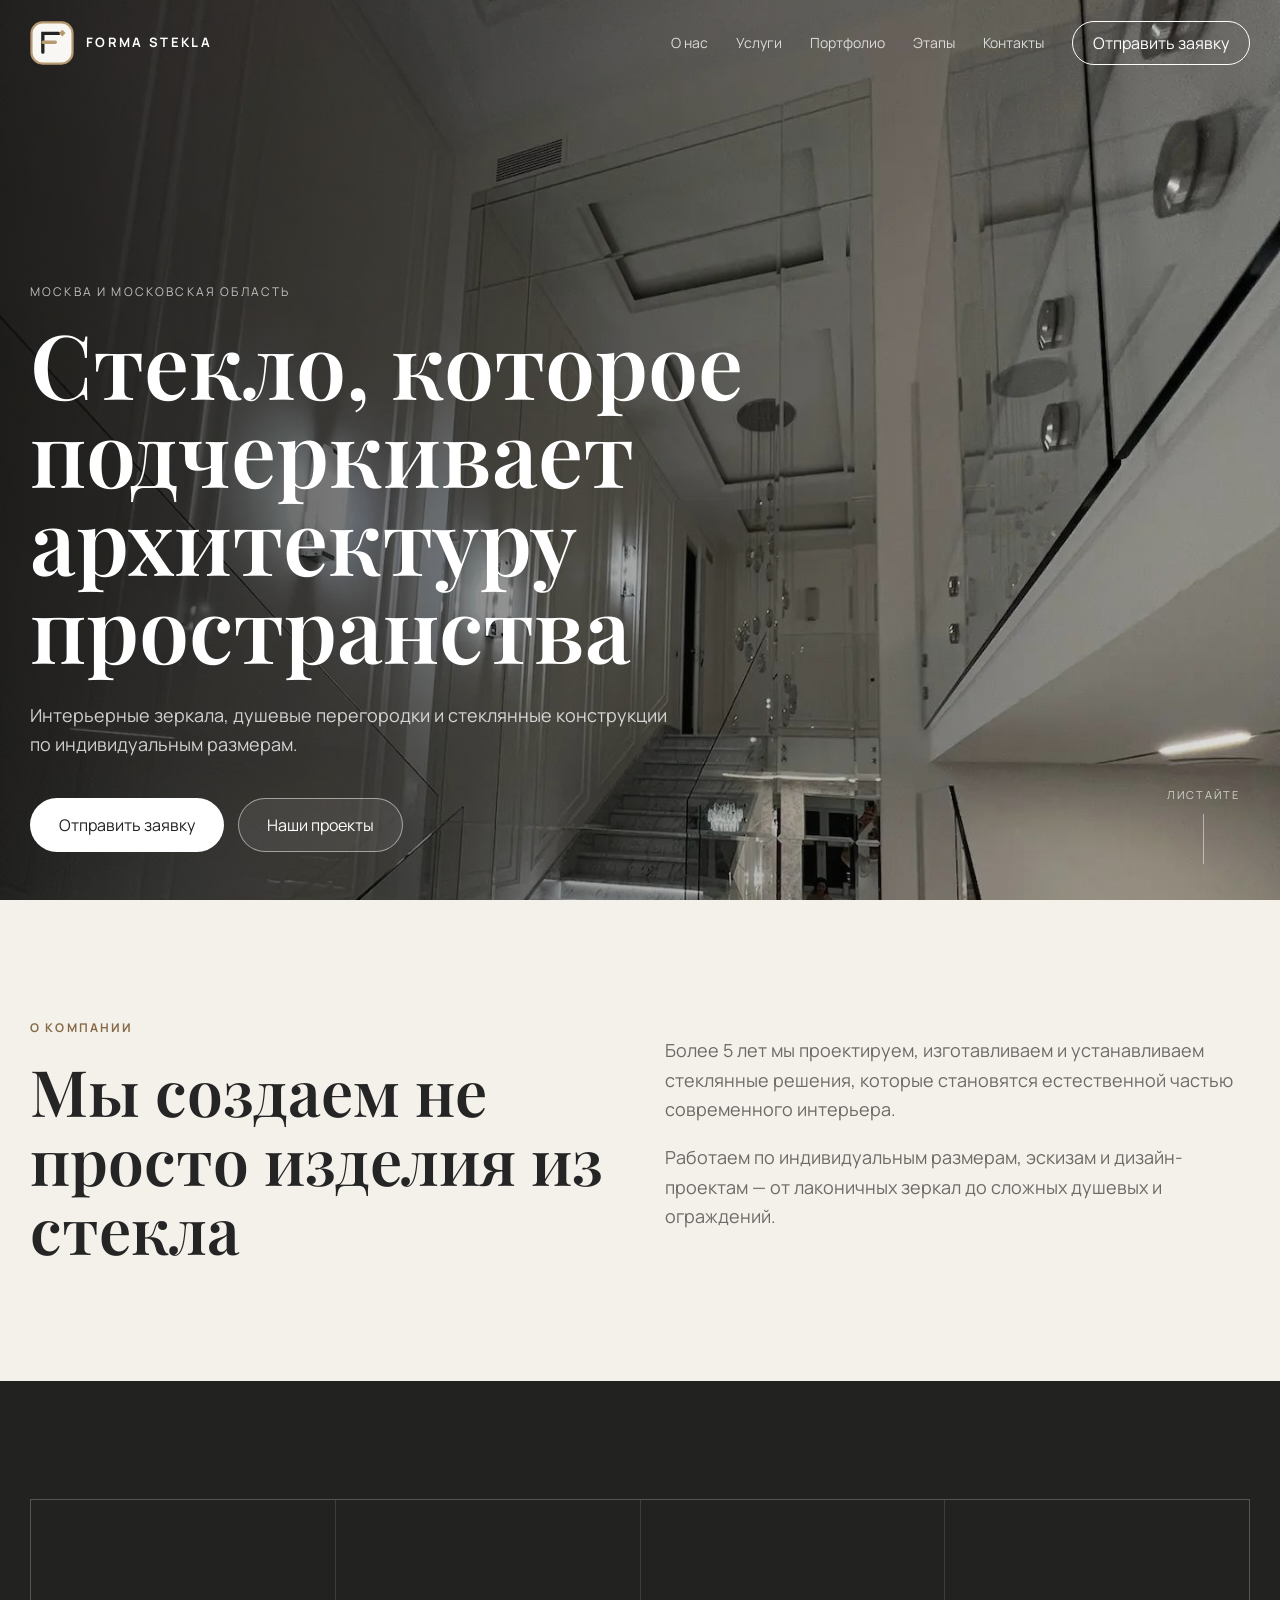
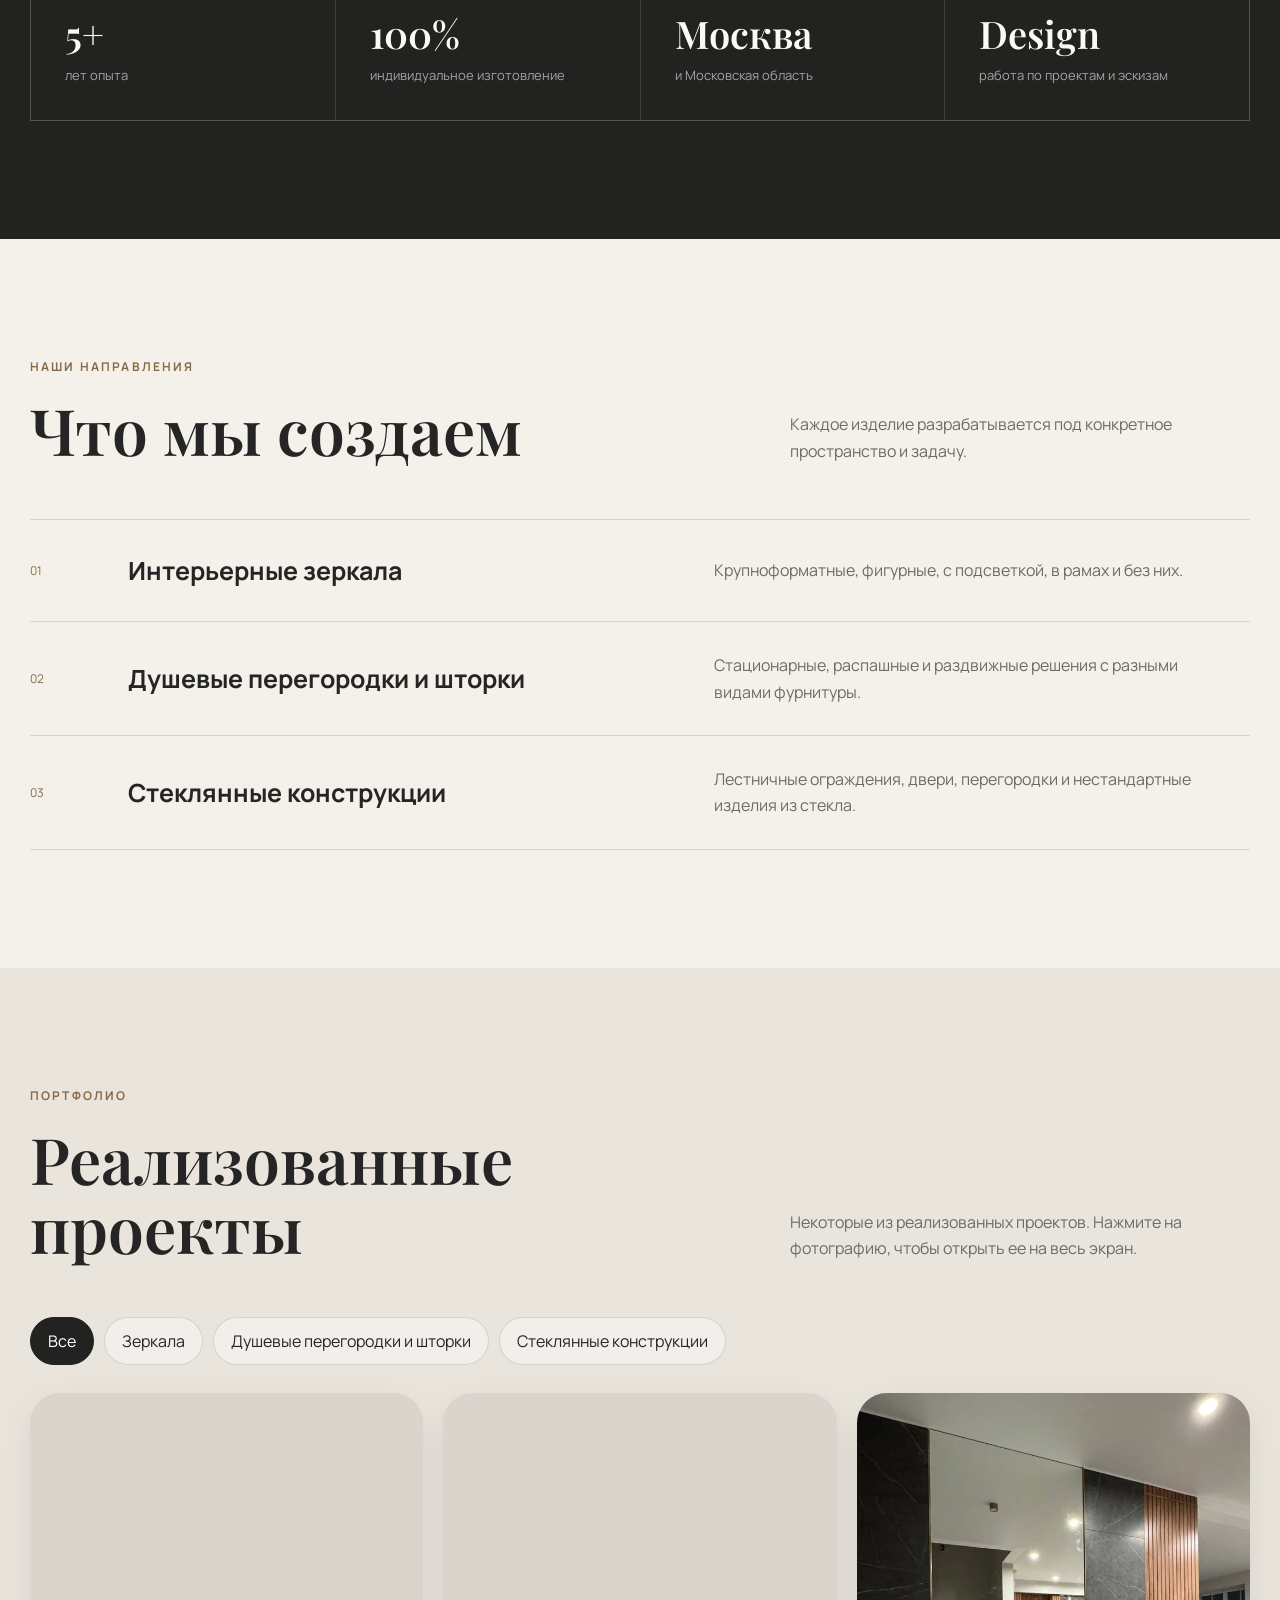
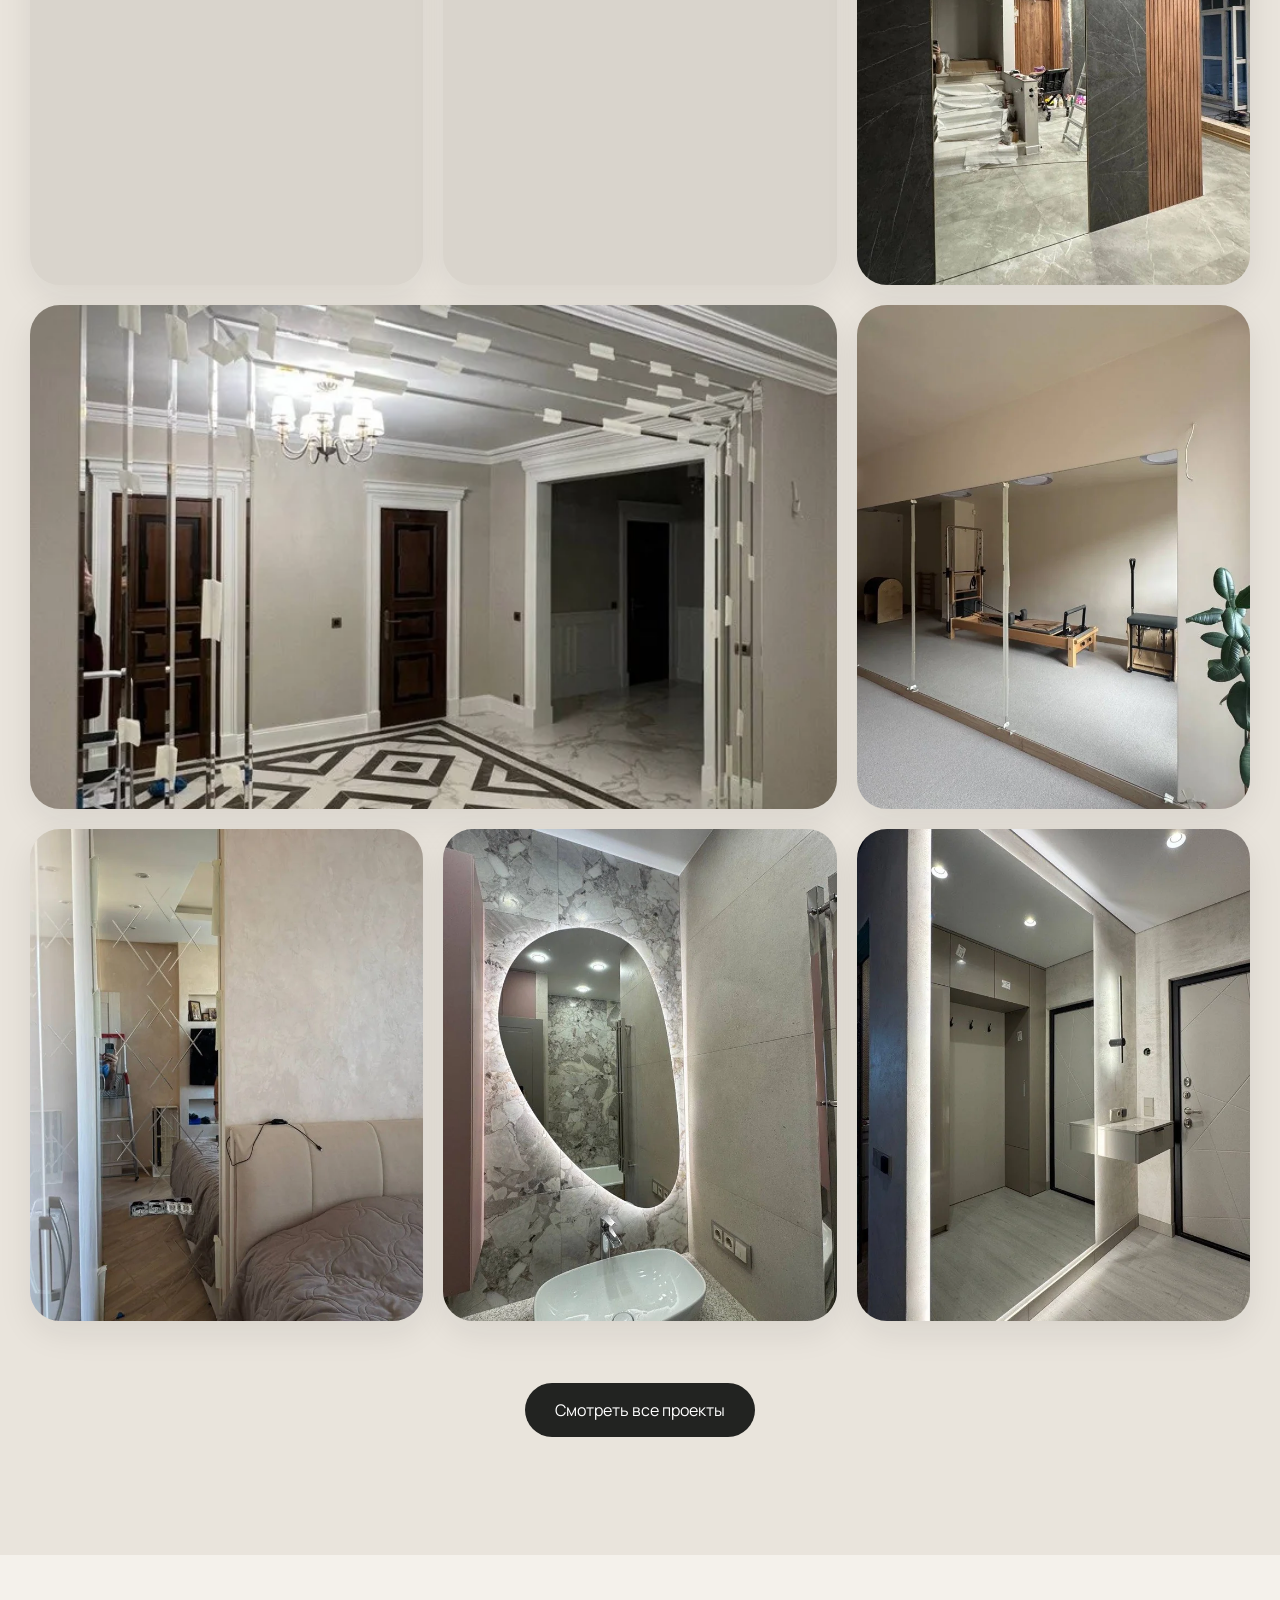
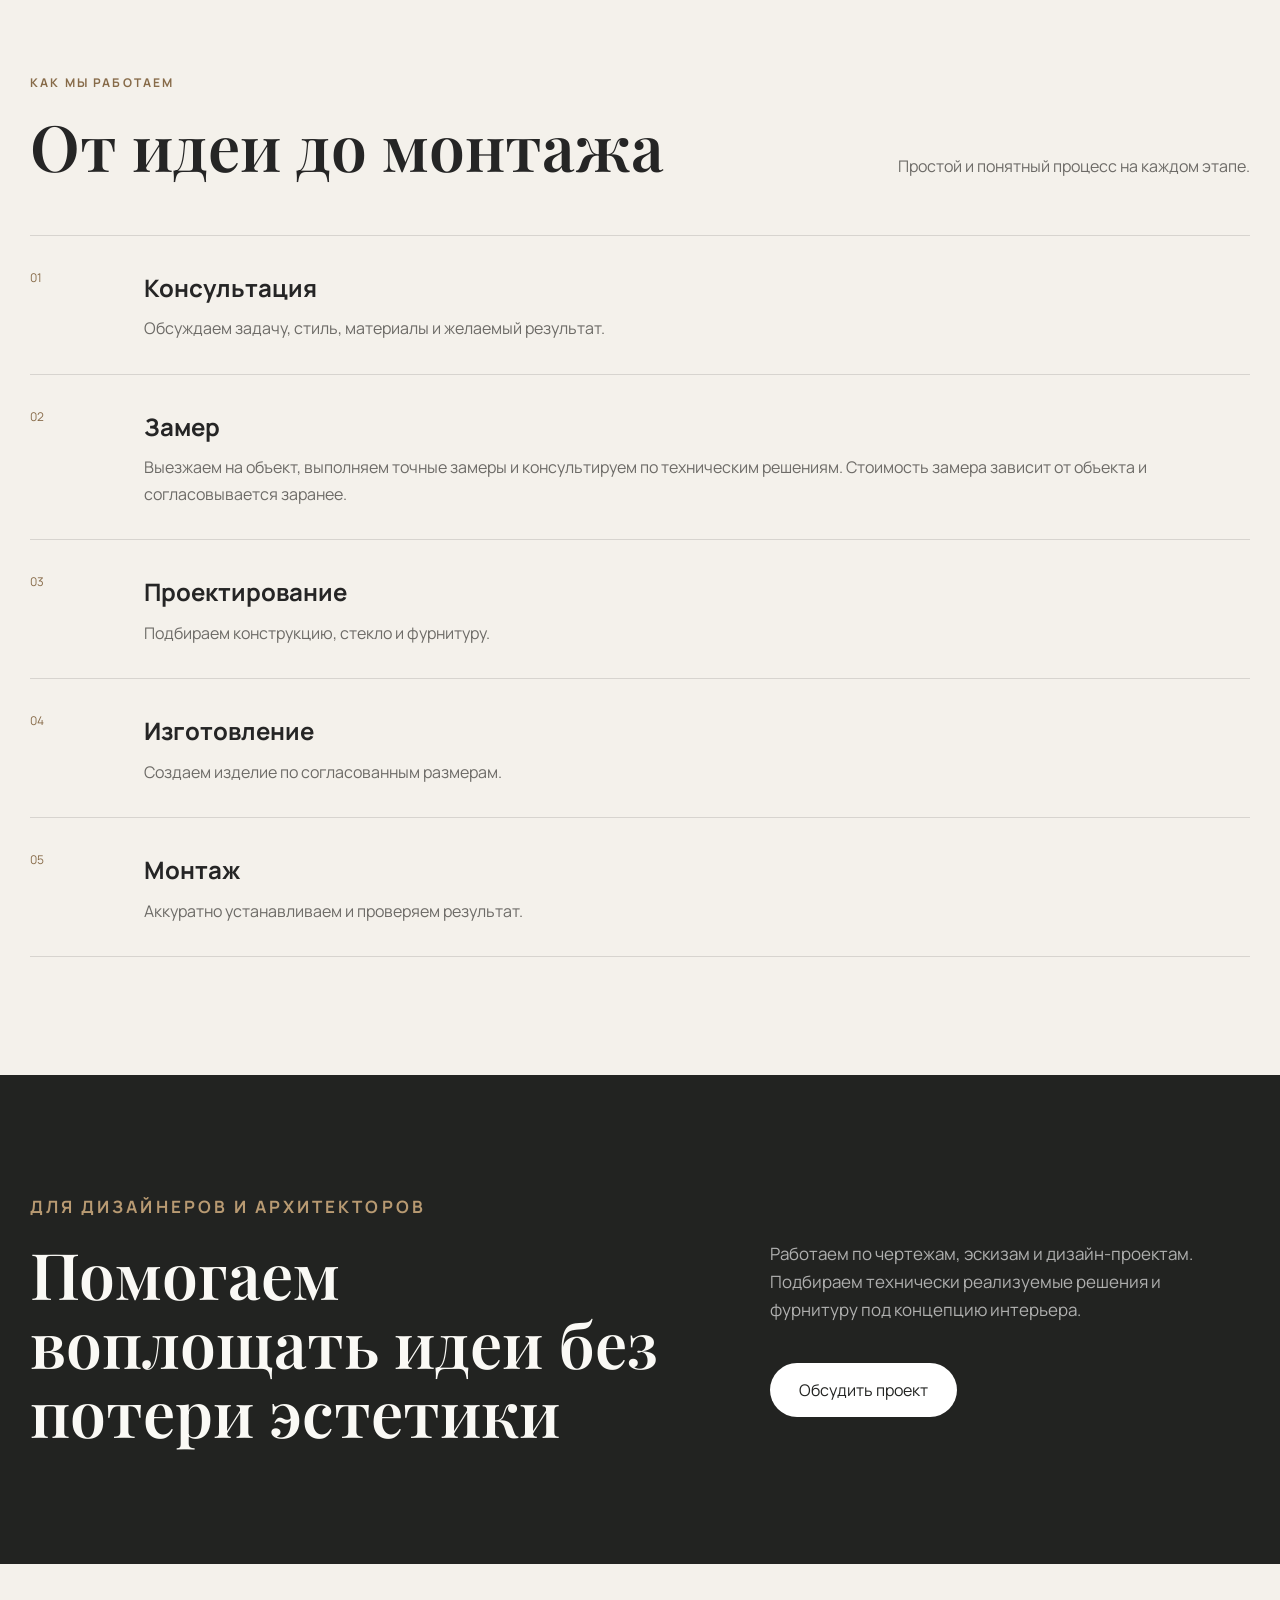
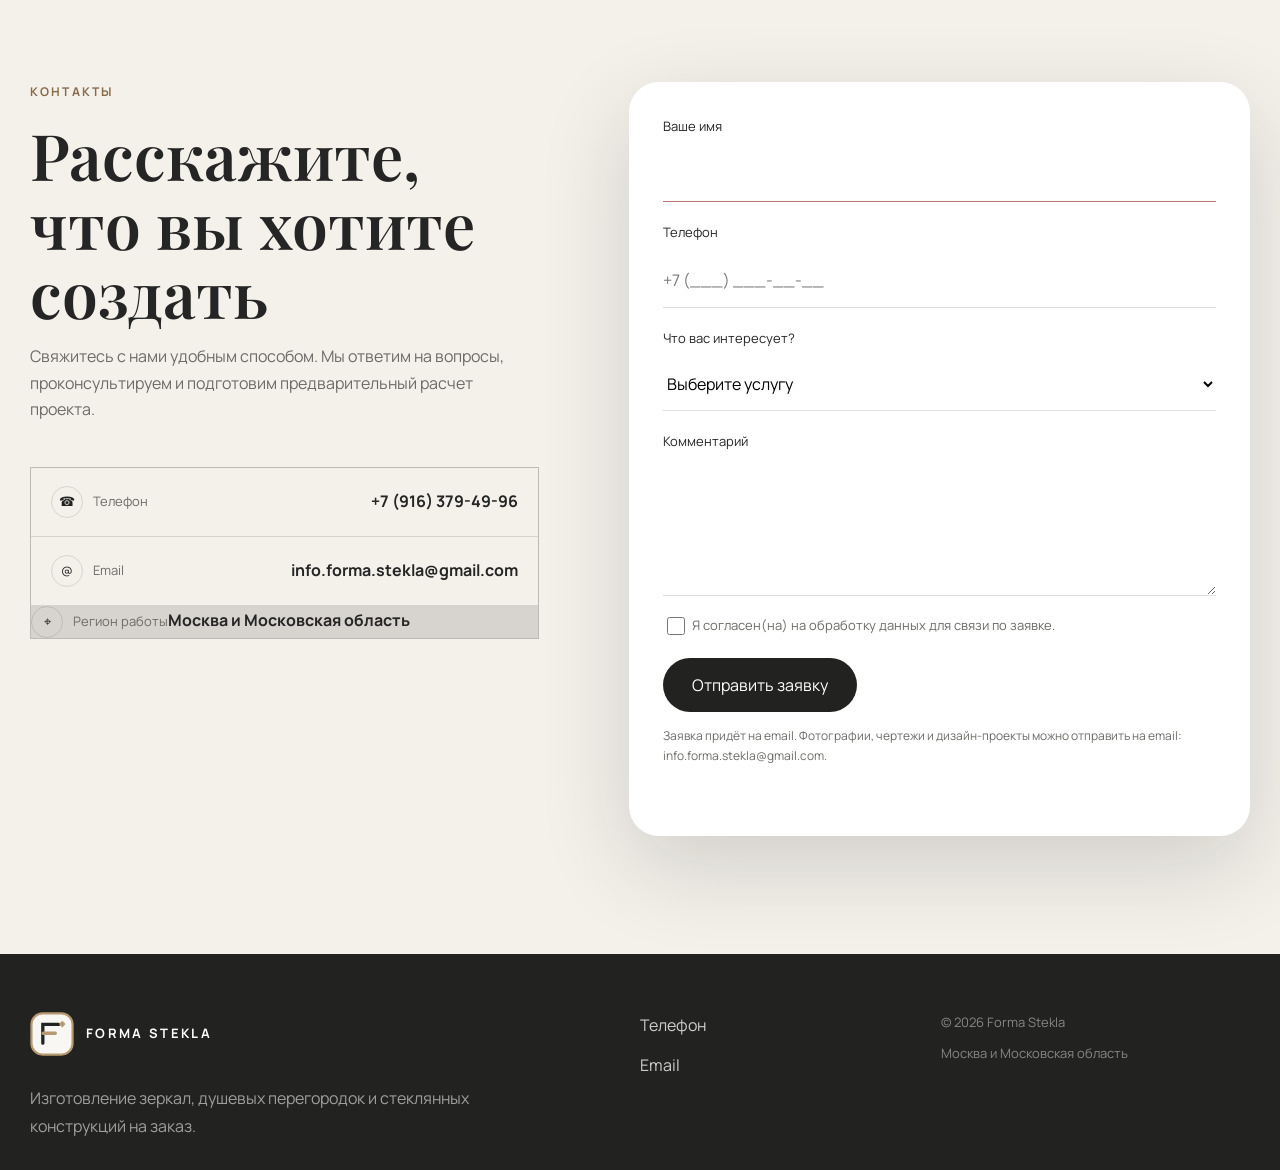
==== index.html @ 5e06f54c "Update contacts section" ====
<!DOCTYPE html>

<html lang="ru">
<head>
<meta charset="utf-8"/>
<meta content="width=device-width, initial-scale=1.0" name="viewport"/>
<meta content="#f4f1eb" name="theme-color"/>
<meta name="robots" content="index,follow,max-image-preview:large"/>
<meta name="format-detection" content="telephone=yes"/>
<meta content="Forma Stekla — зеркала, душевые перегородки и интерьерные конструкции из стекла по индивидуальным размерам в Москве и Московской области." name="description"/>
<meta content="Forma Stekla — стеклянные решения для современных интерьеров" property="og:title"/>
<meta content="Проектируем, изготавливаем и устанавливаем интерьерные зеркала, душевые перегородки и стеклянные конструкции." property="og:description"/>
<meta content="website" property="og:type"/>
<meta content="ru_RU" property="og:locale"/>
<meta content="Forma Stekla" property="og:site_name"/>
<meta content="assets/img/hero.jpg" property="og:image"/>
<title>Forma Stekla — зеркала и стеклянные конструкции на заказ</title>
<link rel="icon" href="assets/img/favicon.svg" type="image/svg+xml"/>
<link href="https://fonts.googleapis.com" rel="preconnect"/>
<link crossorigin="" href="https://fonts.gstatic.com" rel="preconnect"/>
<link href="https://fonts.googleapis.com/css2?family=Manrope:wght@400;500;600;700&amp;family=Playfair+Display:wght@500;600;700&amp;display=swap" rel="stylesheet"/>
<link href="assets/css/style.css" rel="stylesheet"/>
</head>
<body>
<div aria-hidden="true" class="page-loader">
<div class="loader-brand">FORMA STEKLA</div>
<div class="loader-line"></div>
</div>
<header class="site-header">
<div class="container header-inner">
<a aria-label="Forma Stekla" class="brand" href="#top">
<img alt="" src="assets/img/logo.svg"/>
<span>FORMA STEKLA</span>
</a>
<button aria-expanded="false" aria-controls="mainNav" aria-label="Открыть меню" class="menu-toggle" type="button">
<span></span><span></span><span></span>
</button>
<nav aria-label="Главное меню" class="main-nav" id="mainNav">
<a href="#about">О нас</a>
<a href="#services">Услуги</a>
<a href="#portfolio">Портфолио</a>
<a href="#process">Этапы</a>
<a href="#contacts">Контакты</a>
</nav>
<button class="header-cta" data-open-modal="" type="button">Отправить заявку</button>
</div>
</header>
<main id="top">
<section class="hero">
<img alt="Интерьер со стеклянным ограждением и большим зеркалом" class="hero-image" src="assets/img/hero.jpg"/>
<div class="hero-overlay"></div>
<div aria-hidden="true" class="hero-shimmer"></div>
<div class="container hero-content hero-intro">
<p class="hero-kicker">Москва и Московская область</p>
<h1>Стекло, которое подчеркивает архитектуру пространства</h1>
<p class="hero-subtitle">
          Интерьерные зеркала, душевые перегородки и стеклянные конструкции
          по индивидуальным размерам.
        </p>
<div class="hero-actions">
<button class="button button-light" data-open-modal="" type="button">Отправить заявку</button>
<a class="button button-ghost" href="#portfolio">Наши проекты</a>
</div>
</div>
<a aria-label="Прокрутить вниз" class="scroll-hint" href="#about">
<span>Листайте</span>
<i></i>
</a>
</section>
<section class="statement section" id="about">
<div class="container statement-grid">

<div class="reveal">
<p class="eyebrow">О компании</p>
<h2>Мы создаем не просто изделия из стекла</h2>
</div>
<div class="statement-copy reveal">
<p>
            Более 5 лет мы проектируем, изготавливаем и устанавливаем стеклянные решения,
            которые становятся естественной частью современного интерьера.
          </p>
<p>
            Работаем по индивидуальным размерам, эскизам и дизайн-проектам —
            от лаконичных зеркал до сложных душевых и ограждений.
          </p>
</div>
</div>
</section>
<section class="metrics section section-dark">
<div class="container metrics-grid">
<article class="metric reveal">
<strong>5+</strong>
<span>лет опыта</span>
</article>
<article class="metric reveal">
<strong>100%</strong>
<span>индивидуальное изготовление</span>
</article>
<article class="metric reveal">
<strong>Москва</strong>
<span>и Московская область</span>
</article>
<article class="metric reveal">
<strong>Design</strong>
<span>работа по проектам и эскизам</span>
</article>
</div>
</section>
<section class="services section" id="services">
<div class="container">
<div class="section-heading reveal">
<div>
<p class="eyebrow">Наши направления</p>
<h2>Что мы создаем</h2>
</div>
<p>Каждое изделие разрабатывается под конкретное пространство и задачу.</p>
</div>
<div class="service-list">
<article class="service-row reveal">
<span>01</span>
<h3>Интерьерные зеркала</h3>
<p>Крупноформатные, фигурные, с подсветкой, в рамах и без них.</p>
</article>
<article class="service-row reveal">
<span>02</span>
<h3>Душевые перегородки и шторки</h3>
<p>Стационарные, распашные и раздвижные решения с разными видами фурнитуры.</p>
</article>
<article class="service-row reveal">
<span>03</span>
<h3>Стеклянные конструкции</h3>
<p>Лестничные ограждения, двери, перегородки и нестандартные изделия из стекла.</p>
</article>
</div>
</div>
</section>
<section class="portfolio section section-soft" id="portfolio">
<div class="container">
<div class="section-heading reveal">
<div>
<p class="eyebrow">Портфолио</p>
<h2>Реализованные проекты</h2>
</div>
<p>Некоторые из реализованных проектов. Нажмите на фотографию, чтобы открыть ее на весь экран.</p>
</div>
<div aria-label="Фильтр проектов" class="portfolio-filters reveal" role="group">
<button class="active" data-filter="all" type="button">Все</button>
<button data-filter="mirrors" type="button">Зеркала</button>
<button data-filter="showers" type="button">Душевые перегородки и шторки</button>
<button data-filter="constructions" type="button">Стеклянные конструкции</button>
</div>
<div class="portfolio-grid"><figure class="project project-new reveal" data-category="showers" data-image="assets/img/portfolio-added-july/new-shower-01.webp"><img alt="Реализованный проект Forma Stekla — душевая перегородка или стеклянная шторка" decoding="async" loading="lazy" src="assets/img/portfolio-added-july/new-shower-01.webp"/><span aria-hidden="true" class="project-zoom">+</span></figure><figure class="project project-new reveal" data-category="mirrors" data-image="assets/img/portfolio-added-july/new-mirror-01.webp"><img alt="Реализованный проект Forma Stekla — зеркало" decoding="async" loading="lazy" src="assets/img/portfolio-added-july/new-mirror-01.webp"/><span aria-hidden="true" class="project-zoom">+</span></figure><figure class="project project-new reveal" data-category="mirrors" data-image="assets/img/portfolio-added-july/new-mirror-02.webp"><img alt="Реализованный проект Forma Stekla — зеркало" decoding="async" loading="lazy" src="assets/img/portfolio-added-july/new-mirror-02.webp"/><span aria-hidden="true" class="project-zoom">+</span></figure><figure class="project project-new reveal project-wide" data-category="mirrors" data-image="assets/img/portfolio-added-july/new-mirror-03.webp"><img alt="Реализованный проект Forma Stekla — зеркало" decoding="async" loading="lazy" src="assets/img/portfolio-added-july/new-mirror-03.webp"/><span aria-hidden="true" class="project-zoom">+</span></figure><figure class="project project-new reveal" data-category="mirrors" data-image="assets/img/portfolio-added-july/new-mirror-04.webp"><img alt="Реализованный проект Forma Stekla — зеркало" decoding="async" loading="lazy" src="assets/img/portfolio-added-july/new-mirror-04.webp"/><span aria-hidden="true" class="project-zoom">+</span></figure><figure class="project project-new reveal" data-category="mirrors" data-image="assets/img/portfolio-added-july/new-mirror-05.webp"><img alt="Реализованный проект Forma Stekla — зеркало" decoding="async" loading="lazy" src="assets/img/portfolio-added-july/new-mirror-05.webp"/><span aria-hidden="true" class="project-zoom">+</span></figure><figure class="project project-new reveal" data-category="mirrors" data-image="assets/img/portfolio-added-july/new-mirror-06.webp"><img alt="Реализованный проект Forma Stekla — зеркало" decoding="async" loading="lazy" src="assets/img/portfolio-added-july/new-mirror-06.webp"/><span aria-hidden="true" class="project-zoom">+</span></figure><figure class="project project-new reveal" data-category="mirrors" data-image="assets/img/portfolio-added-july/new-mirror-07.webp"><img alt="Реализованный проект Forma Stekla — зеркало" decoding="async" loading="lazy" src="assets/img/portfolio-added-july/new-mirror-07.webp"/><span aria-hidden="true" class="project-zoom">+</span></figure><figure class="project project-new reveal project-wide" data-category="mirrors" data-image="assets/img/portfolio-added-july/new-mirror-08.webp"><img alt="Реализованный проект Forma Stekla — зеркало" decoding="async" loading="lazy" src="assets/img/portfolio-added-july/new-mirror-08.webp"/><span aria-hidden="true" class="project-zoom">+</span></figure><figure class="project project-new reveal" data-category="mirrors" data-image="assets/img/portfolio-added-july/new-mirror-09.webp"><img alt="Реализованный проект Forma Stekla — зеркало" decoding="async" loading="lazy" src="assets/img/portfolio-added-july/new-mirror-09.webp"/><span aria-hidden="true" class="project-zoom">+</span></figure><figure class="project project-new reveal" data-category="mirrors" data-image="assets/img/portfolio-added-july/new-mirror-10.webp"><img alt="Реализованный проект Forma Stekla — зеркало" decoding="async" loading="lazy" src="assets/img/portfolio-added-july/new-mirror-10.webp"/><span aria-hidden="true" class="project-zoom">+</span></figure><figure class="project project-new reveal" data-category="constructions" data-image="assets/img/portfolio-added-july/new-construction-01.webp"><img alt="Реализованный проект Forma Stekla — декоративная зеркальная конструкция" decoding="async" loading="lazy" src="assets/img/portfolio-added-july/new-construction-01.webp"/><span aria-hidden="true" class="project-zoom">+</span></figure><figure class="project project-new reveal project-wide" data-category="constructions" data-image="assets/img/portfolio-added-july/new-construction-02.webp"><img alt="Реализованный проект Forma Stekla — стеклянное ограждение и зеркало" decoding="async" loading="lazy" src="assets/img/portfolio-added-july/new-construction-02.webp"/><span aria-hidden="true" class="project-zoom">+</span></figure>
<figure class="project reveal" data-category="mirrors" data-image="assets/img/mirror-5.jpg">
<img alt="Реализованный проект Forma Stekla — зеркало" decoding="async" loading="lazy" src="assets/img/mirror-5.jpg"/>
<span aria-hidden="true" class="project-zoom">+</span></figure>
<figure class="project project-wide reveal" data-category="mirrors" data-image="assets/img/mirror-4.jpg">
<img alt="Реализованный проект Forma Stekla — зеркало" decoding="async" loading="lazy" src="assets/img/mirror-4.jpg"/>
<span aria-hidden="true" class="project-zoom">+</span></figure>
<figure class="project reveal" data-category="mirrors" data-image="assets/img/mirror-3.jpg">
<img alt="Реализованный проект Forma Stekla — зеркало" decoding="async" loading="lazy" src="assets/img/mirror-3.jpg"/>
<span aria-hidden="true" class="project-zoom">+</span></figure>
<figure class="project reveal" data-category="mirrors" data-image="assets/img/mirror-2.jpg">
<img alt="Реализованный проект Forma Stekla — зеркало" decoding="async" loading="lazy" src="assets/img/mirror-2.jpg"/>
<span aria-hidden="true" class="project-zoom">+</span></figure>
<figure class="project reveal" data-category="mirrors" data-image="assets/img/mirror-1.jpg">
<img alt="Реализованный проект Forma Stekla — зеркало" decoding="async" loading="lazy" src="assets/img/mirror-1.jpg"/>
<span aria-hidden="true" class="project-zoom">+</span></figure>
<figure class="project project-new reveal" data-category="mirrors" data-image="assets/img/portfolio-new/project-001.webp"><img alt="Реализованный проект Forma Stekla — зеркало" decoding="async" loading="lazy" src="assets/img/portfolio-new/project-001.webp"/><span aria-hidden="true" class="project-zoom">+</span></figure><figure class="project project-new reveal" data-category="mirrors" data-image="assets/img/portfolio-new/project-002.webp"><img alt="Реализованный проект Forma Stekla — зеркало" decoding="async" loading="lazy" src="assets/img/portfolio-new/project-002.webp"/><span aria-hidden="true" class="project-zoom">+</span></figure><figure class="project project-new reveal" data-category="mirrors" data-image="assets/img/portfolio-new/project-003.webp"><img alt="Реализованный проект Forma Stekla — зеркало" decoding="async" loading="lazy" src="assets/img/portfolio-new/project-003.webp"/><span aria-hidden="true" class="project-zoom">+</span></figure><figure class="project project-new reveal" data-category="mirrors" data-image="assets/img/portfolio-new/project-004.webp"><img alt="Реализованный проект Forma Stekla — зеркало" decoding="async" loading="lazy" src="assets/img/portfolio-new/project-004.webp"/><span aria-hidden="true" class="project-zoom">+</span></figure><figure class="project project-new reveal" data-category="mirrors" data-image="assets/img/portfolio-new/project-005.webp"><img alt="Реализованный проект Forma Stekla — зеркало" decoding="async" loading="lazy" src="assets/img/portfolio-new/project-005.webp"/><span aria-hidden="true" class="project-zoom">+</span></figure><figure class="project project-new reveal" data-category="mirrors" data-image="assets/img/portfolio-new/project-006.webp"><img alt="Реализованный проект Forma Stekla — зеркало" decoding="async" loading="lazy" src="assets/img/portfolio-new/project-006.webp"/><span aria-hidden="true" class="project-zoom">+</span></figure><figure class="project project-new reveal project-wide" data-category="mirrors" data-image="assets/img/portfolio-new/project-007.webp"><img alt="Реализованный проект Forma Stekla — зеркало" decoding="async" loading="lazy" src="assets/img/portfolio-new/project-007.webp"/><span aria-hidden="true" class="project-zoom">+</span></figure><figure class="project project-new reveal" data-category="mirrors" data-image="assets/img/portfolio-new/project-008.webp"><img alt="Реализованный проект Forma Stekla — зеркало" decoding="async" loading="lazy" src="assets/img/portfolio-new/project-008.webp"/><span aria-hidden="true" class="project-zoom">+</span></figure><figure class="project project-new reveal" data-category="mirrors" data-image="assets/img/portfolio-new/project-009.webp"><img alt="Реализованный проект Forma Stekla — зеркало" decoding="async" loading="lazy" src="assets/img/portfolio-new/project-009.webp"/><span aria-hidden="true" class="project-zoom">+</span></figure><figure class="project project-new reveal" data-category="mirrors" data-image="assets/img/portfolio-new/project-010.webp"><img alt="Реализованный проект Forma Stekla — зеркало" decoding="async" loading="lazy" src="assets/img/portfolio-new/project-010.webp"/><span aria-hidden="true" class="project-zoom">+</span></figure><figure class="project project-new reveal" data-category="mirrors" data-image="assets/img/portfolio-new/project-011.webp"><img alt="Реализованный проект Forma Stekla — зеркало" decoding="async" loading="lazy" src="assets/img/portfolio-new/project-011.webp"/><span aria-hidden="true" class="project-zoom">+</span></figure><figure class="project project-new reveal" data-category="mirrors" data-image="assets/img/portfolio-new/project-012.webp"><img alt="Реализованный проект Forma Stekla — зеркало" decoding="async" loading="lazy" src="assets/img/portfolio-new/project-012.webp"/><span aria-hidden="true" class="project-zoom">+</span></figure><figure class="project project-new reveal" data-category="mirrors" data-image="assets/img/portfolio-new/project-013.webp"><img alt="Реализованный проект Forma Stekla — зеркало" decoding="async" loading="lazy" src="assets/img/portfolio-new/project-013.webp"/><span aria-hidden="true" class="project-zoom">+</span></figure><figure class="project project-new reveal project-wide" data-category="mirrors" data-image="assets/img/portfolio-new/project-014.webp"><img alt="Реализованный проект Forma Stekla — зеркало" decoding="async" loading="lazy" src="assets/img/portfolio-new/project-014.webp"/><span aria-hidden="true" class="project-zoom">+</span></figure><figure class="project project-new reveal" data-category="mirrors" data-image="assets/img/portfolio-new/project-015.webp"><img alt="Реализованный проект Forma Stekla — зеркало" decoding="async" loading="lazy" src="assets/img/portfolio-new/project-015.webp"/><span aria-hidden="true" class="project-zoom">+</span></figure><figure class="project project-new reveal" data-category="mirrors" data-image="assets/img/portfolio-new/project-016.webp"><img alt="Реализованный проект Forma Stekla — зеркало" decoding="async" loading="lazy" src="assets/img/portfolio-new/project-016.webp"/><span aria-hidden="true" class="project-zoom">+</span></figure><figure class="project project-new reveal" data-category="mirrors" data-image="assets/img/portfolio-new/project-017.webp"><img alt="Реализованный проект Forma Stekla — зеркало" decoding="async" loading="lazy" src="assets/img/portfolio-new/project-017.webp"/><span aria-hidden="true" class="project-zoom">+</span></figure><figure class="project project-new reveal" data-category="mirrors" data-image="assets/img/portfolio-new/project-018.webp"><img alt="Реализованный проект Forma Stekla — зеркало" decoding="async" loading="lazy" src="assets/img/portfolio-new/project-018.webp"/><span aria-hidden="true" class="project-zoom">+</span></figure><figure class="project project-new reveal" data-category="mirrors" data-image="assets/img/portfolio-new/project-019.webp"><img alt="Реализованный проект Forma Stekla — зеркало" decoding="async" loading="lazy" src="assets/img/portfolio-new/project-019.webp"/><span aria-hidden="true" class="project-zoom">+</span></figure><figure class="project project-new reveal" data-category="mirrors" data-image="assets/img/portfolio-new/project-020.webp"><img alt="Реализованный проект Forma Stekla — зеркало" decoding="async" loading="lazy" src="assets/img/portfolio-new/project-020.webp"/><span aria-hidden="true" class="project-zoom">+</span></figure><figure class="project project-new reveal project-wide" data-category="mirrors" data-image="assets/img/portfolio-new/project-021.webp"><img alt="Реализованный проект Forma Stekla — зеркало" decoding="async" loading="lazy" src="assets/img/portfolio-new/project-021.webp"/><span aria-hidden="true" class="project-zoom">+</span></figure><figure class="project project-new reveal" data-category="mirrors" data-image="assets/img/portfolio-new/project-022.webp"><img alt="Реализованный проект Forma Stekla — зеркало" decoding="async" loading="lazy" src="assets/img/portfolio-new/project-022.webp"/><span aria-hidden="true" class="project-zoom">+</span></figure><figure class="project project-new reveal" data-category="mirrors" data-image="assets/img/portfolio-new/project-023.webp"><img alt="Реализованный проект Forma Stekla — зеркало" decoding="async" loading="lazy" src="assets/img/portfolio-new/project-023.webp"/><span aria-hidden="true" class="project-zoom">+</span></figure><figure class="project project-new reveal" data-category="mirrors" data-image="assets/img/portfolio-new/project-024.webp"><img alt="Реализованный проект Forma Stekla — зеркало" decoding="async" loading="lazy" src="assets/img/portfolio-new/project-024.webp"/><span aria-hidden="true" class="project-zoom">+</span></figure><figure class="project project-new reveal" data-category="mirrors" data-image="assets/img/portfolio-new/project-025.webp"><img alt="Реализованный проект Forma Stekla — зеркало" decoding="async" loading="lazy" src="assets/img/portfolio-new/project-025.webp"/><span aria-hidden="true" class="project-zoom">+</span></figure><figure class="project project-new reveal" data-category="mirrors" data-image="assets/img/portfolio-new/project-026.webp"><img alt="Реализованный проект Forma Stekla — зеркало" decoding="async" loading="lazy" src="assets/img/portfolio-new/project-026.webp"/><span aria-hidden="true" class="project-zoom">+</span></figure><figure class="project project-new reveal" data-category="mirrors" data-image="assets/img/portfolio-new/project-027.webp"><img alt="Реализованный проект Forma Stekla — зеркало" decoding="async" loading="lazy" src="assets/img/portfolio-new/project-027.webp"/><span aria-hidden="true" class="project-zoom">+</span></figure><figure class="project project-new reveal project-wide" data-category="mirrors" data-image="assets/img/portfolio-new/project-028.webp"><img alt="Реализованный проект Forma Stekla — зеркало" decoding="async" loading="lazy" src="assets/img/portfolio-new/project-028.webp"/><span aria-hidden="true" class="project-zoom">+</span></figure><figure class="project project-new reveal" data-category="mirrors" data-image="assets/img/portfolio-new/project-029.webp"><img alt="Реализованный проект Forma Stekla — зеркало" decoding="async" loading="lazy" src="assets/img/portfolio-new/project-029.webp"/><span aria-hidden="true" class="project-zoom">+</span></figure><figure class="project project-new reveal" data-category="mirrors" data-image="assets/img/portfolio-new/project-030.webp"><img alt="Реализованный проект Forma Stekla — зеркало" decoding="async" loading="lazy" src="assets/img/portfolio-new/project-030.webp"/><span aria-hidden="true" class="project-zoom">+</span></figure><figure class="project project-new reveal" data-category="mirrors" data-image="assets/img/portfolio-new/project-031.webp"><img alt="Реализованный проект Forma Stekla — зеркало" decoding="async" loading="lazy" src="assets/img/portfolio-new/project-031.webp"/><span aria-hidden="true" class="project-zoom">+</span></figure><figure class="project project-new reveal" data-category="mirrors" data-image="assets/img/portfolio-new/project-032.webp"><img alt="Реализованный проект Forma Stekla — зеркало" decoding="async" loading="lazy" src="assets/img/portfolio-new/project-032.webp"/><span aria-hidden="true" class="project-zoom">+</span></figure><figure class="project project-new reveal" data-category="mirrors" data-image="assets/img/portfolio-new/project-033.webp"><img alt="Реализованный проект Forma Stekla — зеркало" decoding="async" loading="lazy" src="assets/img/portfolio-new/project-033.webp"/><span aria-hidden="true" class="project-zoom">+</span></figure><figure class="project project-new reveal project-wide" data-category="showers" data-image="assets/img/portfolio-updated/shower-01.webp"><img alt="Реализованный проект Forma Stekla — душевая перегородка или стеклянная шторка" decoding="async" loading="lazy" src="assets/img/portfolio-updated/shower-01.webp"/><span aria-hidden="true" class="project-zoom">+</span></figure><figure class="project project-new reveal" data-category="showers" data-image="assets/img/portfolio-updated/shower-02.webp"><img alt="Реализованный проект Forma Stekla — душевая перегородка или стеклянная шторка" decoding="async" loading="lazy" src="assets/img/portfolio-updated/shower-02.webp"/><span aria-hidden="true" class="project-zoom">+</span></figure><figure class="project project-new reveal" data-category="showers" data-image="assets/img/portfolio-updated/shower-03.webp"><img alt="Реализованный проект Forma Stekla — душевая перегородка или стеклянная шторка" decoding="async" loading="lazy" src="assets/img/portfolio-updated/shower-03.webp"/><span aria-hidden="true" class="project-zoom">+</span></figure><figure class="project project-new reveal" data-category="showers" data-image="assets/img/portfolio-updated/shower-04.webp"><img alt="Реализованный проект Forma Stekla — душевая перегородка или стеклянная шторка" decoding="async" loading="lazy" src="assets/img/portfolio-updated/shower-04.webp"/><span aria-hidden="true" class="project-zoom">+</span></figure><figure class="project project-new reveal" data-category="showers" data-image="assets/img/portfolio-updated/shower-05.webp"><img alt="Реализованный проект Forma Stekla — душевая перегородка или стеклянная шторка" decoding="async" loading="lazy" src="assets/img/portfolio-updated/shower-05.webp"/><span aria-hidden="true" class="project-zoom">+</span></figure><figure class="project project-new reveal" data-category="showers" data-image="assets/img/portfolio-updated/shower-06.webp"><img alt="Реализованный проект Forma Stekla — душевая перегородка или стеклянная шторка" decoding="async" loading="lazy" src="assets/img/portfolio-updated/shower-06.webp"/><span aria-hidden="true" class="project-zoom">+</span></figure><figure class="project project-new reveal" data-category="showers" data-image="assets/img/portfolio-updated/shower-07.webp"><img alt="Реализованный проект Forma Stekla — душевая перегородка или стеклянная шторка" decoding="async" loading="lazy" src="assets/img/portfolio-updated/shower-07.webp"/><span aria-hidden="true" class="project-zoom">+</span></figure><figure class="project project-new reveal project-wide" data-category="showers" data-image="assets/img/portfolio-updated/shower-08.webp"><img alt="Реализованный проект Forma Stekla — душевая перегородка или стеклянная шторка" decoding="async" loading="lazy" src="assets/img/portfolio-updated/shower-08.webp"/><span aria-hidden="true" class="project-zoom">+</span></figure><figure class="project project-new reveal" data-category="showers" data-image="assets/img/portfolio-updated/shower-09.webp"><img alt="Реализованный проект Forma Stekla — душевая перегородка или стеклянная шторка" decoding="async" loading="lazy" src="assets/img/portfolio-updated/shower-09.webp"/><span aria-hidden="true" class="project-zoom">+</span></figure><figure class="project project-new reveal" data-category="showers" data-image="assets/img/portfolio-updated/shower-10.webp"><img alt="Реализованный проект Forma Stekla — душевая перегородка или стеклянная шторка" decoding="async" loading="lazy" src="assets/img/portfolio-updated/shower-10.webp"/><span aria-hidden="true" class="project-zoom">+</span></figure><figure class="project project-new reveal" data-category="showers" data-image="assets/img/portfolio-updated/shower-11.webp"><img alt="Реализованный проект Forma Stekla — душевая перегородка или стеклянная шторка" decoding="async" loading="lazy" src="assets/img/portfolio-updated/shower-11.webp"/><span aria-hidden="true" class="project-zoom">+</span></figure><figure class="project project-new reveal project-wide" data-category="showers" data-image="assets/img/portfolio-updated/shower-12.webp"><img alt="Реализованный проект Forma Stekla — душевая перегородка или стеклянная шторка" decoding="async" loading="lazy" src="assets/img/portfolio-updated/shower-12.webp"/><span aria-hidden="true" class="project-zoom">+</span></figure><figure class="project project-new reveal" data-category="showers" data-image="assets/img/portfolio-updated/shower-13.webp"><img alt="Реализованный проект Forma Stekla — душевая перегородка или стеклянная шторка" decoding="async" loading="lazy" src="assets/img/portfolio-updated/shower-13.webp"/><span aria-hidden="true" class="project-zoom">+</span></figure><figure class="project project-new reveal" data-category="showers" data-image="assets/img/portfolio-updated/shower-14.webp"><img alt="Реализованный проект Forma Stekla — душевая перегородка или стеклянная шторка" decoding="async" loading="lazy" src="assets/img/portfolio-updated/shower-14.webp"/><span aria-hidden="true" class="project-zoom">+</span></figure><figure class="project project-new reveal" data-category="showers" data-image="assets/img/portfolio-updated/shower-15.webp"><img alt="Реализованный проект Forma Stekla — душевая перегородка или стеклянная шторка" decoding="async" loading="lazy" src="assets/img/portfolio-updated/shower-15.webp"/><span aria-hidden="true" class="project-zoom">+</span></figure><figure class="project project-new reveal" data-category="showers" data-image="assets/img/portfolio-updated/shower-16.webp"><img alt="Реализованный проект Forma Stekla — душевая перегородка или стеклянная шторка" decoding="async" loading="lazy" src="assets/img/portfolio-updated/shower-16.webp"/><span aria-hidden="true" class="project-zoom">+</span></figure><figure class="project project-new reveal" data-category="showers" data-image="assets/img/portfolio-updated/shower-17.webp"><img alt="Реализованный проект Forma Stekla — душевая перегородка или стеклянная шторка" decoding="async" loading="lazy" src="assets/img/portfolio-updated/shower-17.webp"/><span aria-hidden="true" class="project-zoom">+</span></figure><figure class="project project-new reveal project-wide" data-category="showers" data-image="assets/img/portfolio-updated/shower-18.webp"><img alt="Реализованный проект Forma Stekla — душевая перегородка или стеклянная шторка" decoding="async" loading="lazy" src="assets/img/portfolio-updated/shower-18.webp"/><span aria-hidden="true" class="project-zoom">+</span></figure><figure class="project project-new reveal" data-category="showers" data-image="assets/img/portfolio-updated/shower-19.webp"><img alt="Реализованный проект Forma Stekla — душевая перегородка или стеклянная шторка" decoding="async" loading="lazy" src="assets/img/portfolio-updated/shower-19.webp"/><span aria-hidden="true" class="project-zoom">+</span></figure><figure class="project project-new reveal" data-category="showers" data-image="assets/img/portfolio-updated/shower-20.webp"><img alt="Реализованный проект Forma Stekla — душевая перегородка или стеклянная шторка" decoding="async" loading="lazy" src="assets/img/portfolio-updated/shower-20.webp"/><span aria-hidden="true" class="project-zoom">+</span></figure><figure class="project project-new reveal" data-category="showers" data-image="assets/img/portfolio-updated/shower-21.webp"><img alt="Реализованный проект Forma Stekla — душевая перегородка или стеклянная шторка" decoding="async" loading="lazy" src="assets/img/portfolio-updated/shower-21.webp"/><span aria-hidden="true" class="project-zoom">+</span></figure><figure class="project project-new reveal" data-category="showers" data-image="assets/img/portfolio-updated/shower-22.webp"><img alt="Реализованный проект Forma Stekla — душевая перегородка или стеклянная шторка" decoding="async" loading="lazy" src="assets/img/portfolio-updated/shower-22.webp"/><span aria-hidden="true" class="project-zoom">+</span></figure><figure class="project project-new reveal" data-category="constructions" data-image="assets/img/portfolio-updated/construction-01.webp"><img alt="Реализованный проект Forma Stekla — стеклянная дверь" decoding="async" loading="lazy" src="assets/img/portfolio-updated/construction-01.webp"/><span aria-hidden="true" class="project-zoom">+</span></figure><figure class="project project-new reveal project-wide" data-category="constructions" data-image="assets/img/portfolio-updated/construction-02.webp"><img alt="Реализованный проект Forma Stekla — декоративная зеркальная конструкция" decoding="async" loading="lazy" src="assets/img/portfolio-updated/construction-02.webp"/><span aria-hidden="true" class="project-zoom">+</span></figure></div><div class="portfolio-more reveal"><button aria-expanded="false" class="button button-dark" id="showAllProjects" type="button">Смотреть все проекты</button></div>
</div>
</section>
<section class="process section" id="process">
<div class="container">
<div class="section-heading reveal">
<div>
<p class="eyebrow">Как мы работаем</p>
<h2>От идеи до монтажа</h2>
</div>
<p>Простой и понятный процесс на каждом этапе.</p>
</div>
<ol class="process-list">
<li class="reveal"><span>01</span><div><h3>Консультация</h3><p>Обсуждаем задачу, стиль, материалы и желаемый результат.</p></div></li>
<li class="reveal"><span>02</span><div><h3>Замер</h3><p>Выезжаем на объект, выполняем точные замеры и консультируем по техническим решениям. Стоимость замера зависит от объекта и согласовывается заранее.</p></div></li>
<li class="reveal"><span>03</span><div><h3>Проектирование</h3><p>Подбираем конструкцию, стекло и фурнитуру.</p></div></li>
<li class="reveal"><span>04</span><div><h3>Изготовление</h3><p>Создаем изделие по согласованным размерам.</p></div></li>
<li class="reveal"><span>05</span><div><h3>Монтаж</h3><p>Аккуратно устанавливаем и проверяем результат.</p></div></li>
</ol>
</div>
</section>
<section class="designers section section-dark">
<div class="container designers-grid">
<div class="reveal">
<p class="eyebrow">Для дизайнеров и архитекторов</p>
<h2>Помогаем воплощать идеи без потери эстетики</h2>
</div>
<div class="reveal">
<p>
            Работаем по чертежам, эскизам и дизайн-проектам. Подбираем технически
            реализуемые решения и фурнитуру под концепцию интерьера.
          </p>
<button class="button button-light" data-open-modal="" type="button">Обсудить проект</button>
</div>
</div>
</section>
<section class="contacts section" id="contacts">
<div class="container contacts-grid">
<div class="reveal">
<p class="eyebrow">Контакты</p>
<h2>Расскажите, что вы хотите создать</h2>
<p class="contacts-intro">
            Свяжитесь с нами удобным способом. Мы ответим на вопросы, проконсультируем и подготовим предварительный расчет проекта.
          </p>
<div class="contact-list">
<a href="tel:+79163794996"><span data-icon="☎">Телефон</span><strong>+7 (916) 379-49-96</strong></a>
<a href="mailto:info.forma.stekla@gmail.com"><span data-icon="@">Email</span><strong>info.forma.stekla@gmail.com</strong></a>
<div class="contact-item"><span data-icon="⌖">Регион работы</span><strong>Москва и Московская область</strong></div>
</div>
</div>
<form class="contact-form reveal" id="contactForm" action="https://api.web3forms.com/submit" method="post" novalidate>
<input name="access_key" value="21b915fd-41ea-4618-a0ed-00251eb845a4" type="hidden"/>
<input name="subject" value="Новая заявка с сайта Forma Stekla" type="hidden"/>
<input name="from_name" value="Forma Stekla — сайт" type="hidden"/>
<input class="hp-field" name="website" tabindex="-1" autocomplete="off" aria-hidden="true" type="text"/>
<input name="form_source" value="Форма в разделе Контакты" type="hidden"/>
<input name="submitted_at" value="" type="hidden"/>
<input name="page_url" value="" type="hidden"/>
<label><span>Ваше имя</span><input name="name" required minlength="2" maxlength="100" autocomplete="name" type="text"/></label>
<label><span>Телефон</span><input name="phone" required minlength="10" maxlength="30" autocomplete="tel" inputmode="tel" placeholder="+7 (___) ___-__-__" type="tel"/></label>
<label>
<span>Что вас интересует?</span>
<select name="service">
<option value="">Выберите услугу</option>
<option>Интерьерное зеркало</option>
<option>Душевая перегородка</option>
<option>Стеклянная конструкция</option>
<option>Другое</option>
</select>
</label>
<label><span>Комментарий</span><textarea name="message" maxlength="2000" rows="4"></textarea></label>
<label class="consent-field"><input name="consent" required type="checkbox"/><span>Я согласен(на) на обработку данных для связи по заявке.</span></label>
<button class="button button-dark" type="submit"><span class="button-label">Отправить заявку</span></button>
<p class="form-note">Заявка придёт на email. Фотографии, чертежи и дизайн-проекты можно отправить на email: <a href="mailto:info.forma.stekla@gmail.com">info.forma.stekla@gmail.com</a>.</p>
<p class="form-status" role="status" aria-live="polite"></p>
</form>
</div>
</section>
</main>
<div class="quick-contact" aria-label="Быстрая связь">
  <a class="quick-contact-link" href="tel:+79163794996" aria-label="Позвонить">☎</a>
</div>
<footer class="site-footer"><div class="container footer-premium"><div class="footer-intro"><a class="brand footer-brand" href="#top"><img alt="" src="assets/img/logo.svg"/><span>FORMA STEKLA</span></a><p>Изготовление зеркал, душевых перегородок и стеклянных конструкций на заказ.</p></div><div class="footer-links"><a href="tel:+79163794996">Телефон</a><a href="mailto:info.forma.stekla@gmail.com">Email</a></div><div class="footer-meta"><p>© <span id="year"></span> Forma Stekla</p><p>Москва и Московская область</p></div></div></footer>
<dialog class="estimate-modal" id="estimateModal">
<button aria-label="Закрыть" class="modal-close" data-close-modal="" type="button">×</button>
<div class="modal-content">
<p class="eyebrow">Отправить заявку</p>
<h2>Расскажите о проекте</h2>
<p>Заполните короткую форму. Фотографию, чертёж или дизайн-проект можно отправить нам на email после заявки.</p>
<form id="estimateForm" action="https://api.web3forms.com/submit" method="post" novalidate>
<input name="access_key" value="21b915fd-41ea-4618-a0ed-00251eb845a4" type="hidden"/>
<input name="subject" value="Новая заявка с сайта Forma Stekla" type="hidden"/>
<input name="from_name" value="Forma Stekla — сайт" type="hidden"/>
<input class="hp-field" name="website" tabindex="-1" autocomplete="off" aria-hidden="true" type="text"/>
<input name="form_source" value="Модальное окно" type="hidden"/>
<input name="submitted_at" value="" type="hidden"/>
<input name="page_url" value="" type="hidden"/>
<div class="form-row">
<label><span>Имя</span><input name="name" required minlength="2" maxlength="100" autocomplete="name" type="text"/></label>
<label><span>Телефон</span><input name="phone" required minlength="10" maxlength="30" autocomplete="tel" inputmode="tel" placeholder="+7 (___) ___-__-__" type="tel"/></label>
</div>
<fieldset>
<legend>Выберите направление</legend>
<div class="choice-grid">
<label><input name="service" type="radio" value="Интерьерное зеркало"/><span>Зеркало</span></label>
<label><input name="service" type="radio" value="Душевая перегородка"/><span>Душевая</span></label>
<label><input name="service" type="radio" value="Стеклянное ограждение"/><span>Ограждение</span></label>
<label><input name="service" type="radio" value="Стеклянная конструкция"/><span>Другое</span></label>
</div>
</fieldset>
<label><span>Комментарий</span><textarea name="message" maxlength="2000" placeholder="Размеры, особенности помещения, пожелания" rows="4"></textarea></label>
<p class="form-note">Фотографии, чертежи и дизайн-проекты можно отправить на email: <a href="mailto:info.forma.stekla@gmail.com">info.forma.stekla@gmail.com</a>.</p>
<label class="consent-field"><input name="consent" required type="checkbox"/><span>Я согласен(на) на обработку данных для связи по заявке.</span></label>
<button class="button button-dark" type="submit"><span class="button-label">Отправить заявку</span></button>
<p class="form-status" role="status" aria-live="polite"></p>
</form>
</div>
</dialog>
<dialog class="lightbox" id="lightbox">
<button aria-label="Закрыть" class="lightbox-close" type="button">×</button>
<button aria-label="Предыдущее фото" class="lightbox-nav lightbox-prev" type="button">←</button>
<img alt="" src=""/>
<button aria-label="Следующее фото" class="lightbox-nav lightbox-next" type="button">→</button>
</dialog>
<div class="toast" id="siteToast" role="status" aria-live="polite" aria-atomic="true"></div>
<script src="assets/js/app.js"></script>
</body>
</html>
---- assets/css/style.css ----
:root {
  --bg: #f4f1eb;
  --surface: #fbfaf7;
  --surface-soft: #e9e4dc;
  --text: #252525;
  --muted: #6d6b67;
  --line: rgba(37, 37, 37, .14);
  --dark: #222321;
  --dark-soft: #30312f;
  --light: #faf9f5;
  --accent: #b89a72;
  --accent-dark: #876b49;
  --shadow: 0 30px 90px rgba(25,25,25,.16);
  --container: 1220px;
  --radius-lg: 30px;
  --radius-md: 18px;
}

* { box-sizing: border-box; }
html { scroll-behavior: smooth; }
body {
  margin: 0;
  overflow-x: hidden;
  color: var(--text);
  background: var(--bg);
  font-family: "Manrope", Arial, sans-serif;
  line-height: 1.65;
}
body.menu-open { overflow: hidden; }
img { display: block; max-width: 100%; }
a { color: inherit; text-decoration: none; }
button, input, textarea, select { font: inherit; }
button { color: inherit; }
.container { width: min(calc(100% - 40px), var(--container)); margin-inline: auto; }
.section { padding: 118px 0; }
.section-soft { background: var(--surface-soft); }
.section-dark { color: var(--light); background: var(--dark); }

.page-loader {
  position: fixed;
  z-index: 9999;
  inset: 0;
  display: grid;
  place-content: center;
  gap: 18px;
  color: white;
  background: var(--dark);
  transition: opacity .7s ease, visibility .7s ease;
}
.page-loader.hidden { opacity: 0; visibility: hidden; }
.loader-brand { font-size: clamp(24px, 5vw, 48px); letter-spacing: .32em; }
.loader-line { width: 0; height: 1px; background: var(--accent); animation: loadline 1.35s ease forwards; }
@keyframes loadline { to { width: 100%; } }

.site-header {
  position: fixed;
  z-index: 1000;
  top: 0; left: 0; right: 0;
  color: white;
  transition: background .3s ease, color .3s ease, box-shadow .3s ease;
}
.site-header.scrolled {
  color: var(--text);
  background: rgba(244,241,235,.92);
  backdrop-filter: blur(18px);
  box-shadow: 0 12px 40px rgba(0,0,0,.08);
}
.header-inner { min-height: 86px; display: flex; align-items: center; gap: 28px; }
.brand { display: inline-flex; align-items: center; gap: 12px; font-weight: 700; letter-spacing: .18em; font-size: 13px; }
.brand img { width: 44px; height: 44px; }
.main-nav { margin-left: auto; display: flex; gap: 28px; font-size: 14px; }
.main-nav a { opacity: .78; transition: opacity .2s ease; }
.main-nav a:hover { opacity: 1; }
.header-cta {
  min-height: 44px;
  padding: 0 20px;
  border: 1px solid currentColor;
  border-radius: 999px;
  background: transparent;
  cursor: pointer;
}
.menu-toggle { display: none; margin-left: auto; width: 44px; height: 44px; border: 0; background: transparent; }
.menu-toggle span { display: block; height: 2px; margin: 5px 0; background: currentColor; transition: .25s ease; }

.hero { position: relative; min-height: 100svh; display: flex; align-items: end; overflow: hidden; color: white; }
.hero-image { position: absolute; inset: 0; width: 100%; height: 100%; object-fit: cover; object-position: center 18%; }
.hero-overlay { position: absolute; inset: 0; background: linear-gradient(90deg, rgba(15,15,15,.74), rgba(15,15,15,.22) 62%, rgba(15,15,15,.08)); }
.hero-shimmer {
  position: absolute;
  inset: -35% auto -35% -35%;
  width: 20%;
  transform: rotate(12deg);
  background: linear-gradient(90deg, transparent, rgba(255,255,255,.28), transparent);
  animation: shimmer 7s ease-in-out infinite;
}
@keyframes shimmer {
  0%, 20% { left: -35%; opacity: 0; }
  36% { opacity: .75; }
  62%, 100% { left: 120%; opacity: 0; }
}
.hero-content { position: relative; z-index: 2; padding-bottom: 58px; }
.hero-kicker { margin: 0 0 18px; color: rgba(255,255,255,.7); letter-spacing: .18em; text-transform: uppercase; font-size: 12px; }
.hero h1 {
  max-width: 900px;
  margin: 0;
  font: 600 clamp(50px, 7vw, 98px)/.98 "Playfair Display", Georgia, serif;
}
.hero-subtitle { max-width: 650px; margin: 30px 0 0; color: rgba(255,255,255,.78); font-size: 18px; }
.hero-actions { display: flex; flex-wrap: wrap; gap: 14px; margin-top: 38px; }
.button {
  min-height: 54px;
  display: inline-flex;
  align-items: center;
  justify-content: center;
  padding: 0 28px;
  border: 1px solid transparent;
  border-radius: 999px;
  cursor: pointer;
  transition: transform .2s ease, background .2s ease, color .2s ease;
}
.button:hover { transform: translateY(-2px); }
.button-light { color: var(--dark); background: white; }
.button-dark { color: white; background: var(--dark); }
.button-ghost { color: white; border-color: rgba(255,255,255,.5); background: rgba(255,255,255,.08); }
.scroll-hint {
  position: absolute;
  z-index: 2;
  right: 40px;
  bottom: 36px;
  display: grid;
  justify-items: center;
  gap: 10px;
  color: rgba(255,255,255,.7);
  font-size: 11px;
  letter-spacing: .16em;
  text-transform: uppercase;
}
.scroll-hint i { width: 1px; height: 50px; background: rgba(255,255,255,.48); animation: scrollline 1.7s ease-in-out infinite; }
@keyframes scrollline { 0%,100%{transform:scaleY(.35);transform-origin:top}50%{transform:scaleY(1);transform-origin:top} }

.eyebrow { margin: 0 0 18px; color: var(--accent-dark); font-size: 12px; font-weight: 700; letter-spacing: .18em; text-transform: uppercase; }
.section-index { margin: 0; color: var(--accent-dark); font-size: 13px; }
.statement-grid { display: grid; grid-template-columns: 80px 1fr 1fr; gap: 50px; align-items: start; }
.statement h2, .section-heading h2, .designers h2, .contacts h2, .estimate-modal h2 {
  margin: 0;
  font: 600 clamp(40px, 5vw, 66px)/1.08 "Playfair Display", Georgia, serif;
}
.statement-copy { color: var(--muted); font-size: 18px; }

.metrics-grid { display: grid; grid-template-columns: repeat(4, 1fr); gap: 1px; background: rgba(255,255,255,.12); border: 1px solid rgba(255,255,255,.12); }
.metric { min-height: 220px; padding: 34px; display: flex; flex-direction: column; justify-content: end; background: var(--dark); }
.metric strong { font: 600 38px/1 "Playfair Display", Georgia, serif; }
.metric span { margin-top: 12px; color: rgba(255,255,255,.58); font-size: 13px; }

.section-heading { display: flex; justify-content: space-between; gap: 40px; align-items: end; margin-bottom: 55px; }
.section-heading > p { max-width: 460px; margin: 0; color: var(--muted); }

.service-list { border-top: 1px solid var(--line); }
.service-row {
  display: grid;
  grid-template-columns: 70px 1.1fr 1fr auto;
  gap: 28px;
  align-items: center;
  padding: 30px 0;
  border-bottom: 1px solid var(--line);
  transition: padding .25s ease, background .25s ease;
}
.service-row:hover { padding-left: 14px; background: rgba(255,255,255,.34); }
.service-row > span { color: var(--accent-dark); font-size: 12px; }
.service-row h3 { margin: 0; font-size: 25px; }
.service-row p { margin: 0; color: var(--muted); }
.service-row button { border: 0; background: transparent; color: var(--accent-dark); cursor: pointer; font-weight: 700; }

.portfolio-filters { display: flex; flex-wrap: wrap; gap: 10px; margin-bottom: 28px; }
.portfolio-filters button {
  padding: 10px 17px;
  border: 1px solid var(--line);
  border-radius: 999px;
  background: rgba(255,255,255,.42);
  cursor: pointer;
}
.portfolio-filters button.active { color: white; border-color: var(--dark); background: var(--dark); }

.portfolio-grid {
  display: grid;
  grid-template-columns: repeat(12, 1fr);
  grid-auto-rows: 115px;
  gap: 20px;
}
.project {
  position: relative;
  grid-column: span 4;
  grid-row: span 4;
  margin: 0;
  overflow: hidden;
  border-radius: var(--radius-lg);
  background: #d9d4cc;
  cursor: zoom-in;
  transition: opacity .35s ease, transform .35s ease;
}
.project-hero { grid-column: span 8; grid-row: span 6; }
.project-wide { grid-column: span 8; }
.project.hidden { display: none; }
.project img { width: 100%; height: 100%; object-fit: cover; transition: transform .7s ease, filter .35s ease; }
.project:hover img { transform: scale(1.045); filter: contrast(1.03) saturate(.94); }
.project figcaption {
  position: absolute;
  inset: auto 18px 18px;
  padding: 18px 20px;
  color: white;
  border: 1px solid rgba(255,255,255,.22);
  border-radius: 14px;
  background: rgba(22,22,22,.48);
  backdrop-filter: blur(12px);
}
.project figcaption span, .project figcaption strong { display: block; }
.project figcaption span { opacity: .72; font-size: 10px; letter-spacing: .16em; text-transform: uppercase; }
.project figcaption strong { margin-top: 5px; font-size: 17px; }

.process-list { margin: 0; padding: 0; list-style: none; border-top: 1px solid var(--line); }
.process-list li { display: grid; grid-template-columns: 90px 1fr; gap: 24px; padding: 32px 0; border-bottom: 1px solid var(--line); transition: padding-left .25s ease; }
.process-list li:hover { padding-left: 12px; }
.process-list li > span { color: var(--accent-dark); font-size: 12px; }
.process-list h3 { margin: 0 0 8px; font-size: 24px; }
.process-list p { margin: 0; color: var(--muted); }

.designers-grid { display: grid; grid-template-columns: 1.15fr .85fr; gap: 90px; align-items: center; }
.designers .eyebrow { color: var(--accent); }
.designers p { color: rgba(255,255,255,.64); font-size: 17px; }
.designers .button { margin-top: 22px; }

.contacts-grid { display: grid; grid-template-columns: .9fr 1.1fr; gap: 90px; }
.contacts-intro { color: var(--muted); }
.contact-list { margin-top: 44px; display: grid; gap: 1px; background: var(--line); border: 1px solid var(--line); }
.contact-list a { display: flex; justify-content: space-between; gap: 20px; padding: 18px 20px; background: var(--bg); }
.contact-list span { color: var(--muted); font-size: 13px; }

.contact-form {
  padding: 34px;
  border-radius: var(--radius-lg);
  background: white;
  box-shadow: var(--shadow);
}
.contact-form label, .estimate-modal label { display: grid; gap: 9px; margin-bottom: 20px; }
.contact-form label span, .estimate-modal label span { font-size: 13px; }
.contact-form input, .contact-form textarea, .contact-form select,
.estimate-modal input, .estimate-modal textarea {
  width: 100%;
  padding: 14px 0;
  border: 0;
  border-bottom: 1px solid var(--line);
  outline: 0;
  background: transparent;
}
.contact-form input:focus, .contact-form textarea:focus, .contact-form select:focus,
.estimate-modal input:focus, .estimate-modal textarea:focus { border-color: var(--accent-dark); }
.form-note { margin: 14px 0 0; color: var(--muted); font-size: 12px; }
.form-status { min-height: 22px; margin: 8px 0 0; color: var(--accent-dark); font-size: 13px; }

.site-footer { padding: 30px 0; border-top: 1px solid var(--line); }
.footer-inner { display: flex; justify-content: space-between; align-items: center; gap: 25px; color: var(--muted); font-size: 13px; }
.footer-inner p { margin: 0; }

.estimate-modal {
  width: min(760px, calc(100% - 28px));
  max-height: calc(100vh - 40px);
  padding: 0;
  border: 0;
  border-radius: 30px;
  background: var(--surface);
  box-shadow: 0 35px 100px rgba(0,0,0,.3);
}
.estimate-modal::backdrop, .lightbox::backdrop { background: rgba(15,15,15,.76); backdrop-filter: blur(8px); }
.modal-content { padding: 52px; }
.modal-close, .lightbox-close {
  position: fixed;
  z-index: 4;
  top: 18px;
  right: 18px;
  width: 44px;
  height: 44px;
  border: 1px solid rgba(255,255,255,.28);
  border-radius: 50%;
  color: white;
  background: rgba(20,20,20,.62);
  cursor: pointer;
  font-size: 26px;
}
.estimate-modal .modal-close { position: sticky; float: right; margin: 14px 14px 0 0; color: var(--text); border-color: var(--line); background: white; }
.form-row { display: grid; grid-template-columns: 1fr 1fr; gap: 18px; }
.estimate-modal fieldset { margin: 0 0 24px; padding: 0; border: 0; }
.estimate-modal legend { margin-bottom: 12px; font-size: 13px; }
.choice-grid { display: grid; grid-template-columns: repeat(4, 1fr); gap: 10px; }
.choice-grid label { margin: 0; }
.choice-grid input { position: absolute; opacity: 0; }
.choice-grid span { min-height: 50px; display: flex; align-items: center; justify-content: center; padding: 8px; border: 1px solid var(--line); border-radius: 999px; cursor: pointer; }
.choice-grid input:checked + span { color: white; border-color: var(--dark); background: var(--dark); }
.file-field { padding: 18px; border: 1px dashed var(--line); border-radius: var(--radius-md); }
.file-field input { border: 0; }
.file-field small { color: var(--muted); }

.lightbox {
  width: 100vw;
  max-width: none;
  height: 100vh;
  max-height: none;
  padding: 0;
  border: 0;
  background: transparent;
}
.lightbox img { width: 100%; height: 100%; object-fit: contain; padding: 40px 80px; }
.lightbox-nav {
  position: fixed;
  z-index: 4;
  top: 50%;
  transform: translateY(-50%);
  width: 50px;
  height: 50px;
  border: 1px solid rgba(255,255,255,.3);
  border-radius: 50%;
  color: white;
  background: rgba(20,20,20,.58);
  cursor: pointer;
  font-size: 22px;
}
.lightbox-prev { left: 18px; }
.lightbox-next { right: 18px; }

.reveal { opacity: 0; transform: translateY(28px); transition: opacity .75s ease, transform .75s ease; }
.reveal.visible { opacity: 1; transform: translateY(0); }

@media (prefers-reduced-motion: reduce) {
  *,*::before,*::after { animation-duration: .01ms !important; animation-iteration-count: 1 !important; scroll-behavior: auto !important; }
  .reveal { opacity: 1; transform: none; }
}

@media (max-width: 980px) {
  .main-nav, .header-cta { display: none; }
  .menu-toggle { display: block; }
  .main-nav.open {
    position: fixed;
    display: flex;
    inset: 86px 0 auto;
    flex-direction: column;
    gap: 0;
    padding: 12px 20px 28px;
    color: var(--text);
    background: var(--bg);
    border-bottom: 1px solid var(--line);
  }
  .main-nav.open a { padding: 16px 0; border-bottom: 1px solid var(--line); }
  .menu-toggle.active span:nth-child(1){transform:translateY(7px) rotate(45deg)}
  .menu-toggle.active span:nth-child(2){opacity:0}
  .menu-toggle.active span:nth-child(3){transform:translateY(-7px) rotate(-45deg)}

  .statement-grid { grid-template-columns: 60px 1fr; }
  .statement-copy { grid-column: 2; }
  .metrics-grid { grid-template-columns: repeat(2,1fr); }
  .service-row { grid-template-columns: 50px 1fr; }
  .service-row p, .service-row button { grid-column: 2; }
  .portfolio-grid { grid-template-columns: repeat(2,1fr); grid-auto-rows: auto; }
  .project, .project-hero, .project-wide { grid-column: auto; grid-row: auto; min-height: 430px; }
  .designers-grid, .contacts-grid { grid-template-columns: 1fr; gap: 48px; }
}

@media (max-width: 680px) {
  .container { width: min(calc(100% - 28px), var(--container)); }
  .section { padding: 82px 0; }
  .header-inner { min-height: 74px; }
  .main-nav.open { top: 74px; }
  .hero h1 { font-size: clamp(44px, 13vw, 64px); }
  .hero-content { padding-bottom: 90px; }
  .hero-subtitle { font-size: 16px; }
  .hero-actions { display: grid; }
  .scroll-hint { display: none; }
  .statement-grid { grid-template-columns: 1fr; gap: 20px; }
  .statement-copy { grid-column: auto; }
  .metrics-grid, .portfolio-grid { grid-template-columns: 1fr; }
  .section-heading { display: grid; gap: 20px; margin-bottom: 36px; }
  .service-row { grid-template-columns: 42px 1fr; gap: 18px; }
  .project, .project-hero, .project-wide { min-height: 450px; }
  .process-list li { grid-template-columns: 50px 1fr; }
  .contact-list a { display: grid; gap: 4px; }
  .contact-form { padding: 24px; }
  .footer-inner { flex-direction: column; text-align: center; }
  .modal-content { padding: 38px 22px; }
  .form-row, .choice-grid { grid-template-columns: 1fr; }
  .lightbox img { padding: 70px 10px; }
  .lightbox-nav { top: auto; bottom: 18px; transform: none; }
}

/* Minimal portfolio: photographs only */
.project figcaption { display: none !important; }
.project-hero img { object-position: center 18%; }

/* Premium refinement */
.statement-grid { grid-template-columns: 1fr 1fr; }
.hero-overlay { background: linear-gradient(90deg, rgba(12,12,12,.78), rgba(12,12,12,.28) 60%, rgba(12,12,12,.12)); }
.hero-intro > * { opacity: 0; transform: translateY(24px); animation: heroEnter .9s cubic-bezier(.2,.7,.2,1) forwards; }
.hero-intro .hero-kicker { animation-delay: .25s; }
.hero-intro h1 { animation-delay: .38s; }
.hero-intro .hero-subtitle { animation-delay: .52s; }
.hero-intro .hero-actions { animation-delay: .66s; }
@keyframes heroEnter { to { opacity: 1; transform: translateY(0); } }

.portfolio-grid { align-items: start; }
.project { box-shadow: 0 12px 34px rgba(20,20,20,.08); }
.project::after { content: ""; position: absolute; inset: 0; background: linear-gradient(180deg, transparent 58%, rgba(0,0,0,.3)); opacity: 0; transition: opacity .35s ease; pointer-events: none; }
.project:hover::after { opacity: 1; }
.project-zoom { position: absolute; z-index: 2; right: 18px; bottom: 18px; width: 46px; height: 46px; display: grid; place-items: center; border: 1px solid rgba(255,255,255,.45); border-radius: 50%; color: white; background: rgba(20,20,20,.32); backdrop-filter: blur(10px); font: 300 26px/1 Manrope, sans-serif; opacity: 0; transform: translateY(8px) scale(.92); transition: opacity .3s ease, transform .3s ease; }
.project:hover .project-zoom { opacity: 1; transform: translateY(0) scale(1); }
.project.project-collapsed { display: none; }
.portfolio-more { display: flex; justify-content: center; margin-top: 42px; }
.portfolio-more .button { min-width: 230px; }

.contact-list a { align-items: center; transition: transform .25s ease, background .25s ease; }
.contact-list a:hover { transform: translateX(5px); background: white; }
.contact-list span { display: inline-flex; align-items: center; gap: 10px; }
.contact-list span::before { content: attr(data-icon); width: 30px; height: 30px; display: grid; place-items: center; border: 1px solid var(--line); border-radius: 50%; color: var(--dark); font-size: 13px; }

.site-footer { padding: 58px 0 30px; background: var(--dark); color: white; border-top: 0; }
.footer-premium { display: grid; grid-template-columns: 1.4fr .6fr .8fr; gap: 70px; align-items: start; }
.footer-brand { color: white; }
.footer-intro p { max-width: 440px; margin: 22px 0 0; color: rgba(255,255,255,.56); line-height: 1.7; }
.footer-links { display: grid; gap: 14px; }
.footer-links a { color: rgba(255,255,255,.78); transition: color .2s ease, transform .2s ease; }
.footer-links a:hover { color: white; transform: translateX(4px); }
.footer-meta { color: rgba(255,255,255,.45); font-size: 13px; }
.footer-meta p { margin: 0 0 10px; }

@media (max-width: 900px) {
  .statement-grid { grid-template-columns: 1fr; }
  .footer-premium { grid-template-columns: 1fr 1fr; }
  .footer-meta { grid-column: 1 / -1; }
}
@media (max-width: 620px) {
  .hero-content { padding-bottom: 72px; }
  .project-zoom { opacity: 1; transform: none; width: 40px; height: 40px; }
  .footer-premium { grid-template-columns: 1fr; gap: 34px; }
  .footer-meta { grid-column: auto; }
}
@media (prefers-reduced-motion: reduce) {
  .hero-intro > * { opacity: 1; transform: none; animation: none; }
}


/* Layout fixes: hero spacing and stable gallery */
.hero-content { padding-bottom: 58px; }
.portfolio-grid {
  display: grid;
  grid-template-columns: repeat(3, minmax(0, 1fr));
  grid-auto-rows: auto;
  grid-auto-flow: row dense;
  align-items: stretch;
  gap: 20px;
}
.project, .project-hero, .project-wide {
  grid-column: auto;
  grid-row: auto;
  width: 100%;
  min-width: 0;
  min-height: 0;
  aspect-ratio: 4 / 5;
}
.project-wide, .project-hero { grid-column: span 2; aspect-ratio: 16 / 10; }
.portfolio { overflow: clip; }
.portfolio-grid::after { content: ""; display: block; clear: both; }
@media (max-width: 900px) {
  .hero-content { padding-bottom: 46px; }
  .portfolio-grid { grid-template-columns: repeat(2, minmax(0, 1fr)); }
  .project, .project-hero, .project-wide { min-height: 0; aspect-ratio: 4 / 5; }
  .project-wide, .project-hero { grid-column: span 2; aspect-ratio: 16 / 10; }
}
@media (max-width: 620px) {
  .hero-content { padding-bottom: 34px; }
  .portfolio-grid { grid-template-columns: 1fr; gap: 16px; }
  .project, .project-hero, .project-wide { grid-column: auto; aspect-ratio: 4 / 5; min-height: 0; }
}

/* Final hero/header spacing fix: keep the title below the fixed logo on every screen */
.hero {
  align-items: stretch;
}
.hero-content {
  min-height: 100svh;
  display: flex;
  flex-direction: column;
  justify-content: flex-end;
  padding-top: 150px;
  padding-bottom: 48px;
}
@media (max-width: 900px) {
  .hero-content {
    padding-top: 138px;
    padding-bottom: 40px;
  }
}
@media (max-width: 620px) {
  .header-inner { min-height: 76px; }
  .brand img { width: 40px; height: 40px; }
  .brand { gap: 10px; font-size: 11px; letter-spacing: .14em; }
  .hero-content {
    min-height: 100svh;
    padding-top: 128px;
    padding-bottom: 32px;
  }
  .hero h1 {
    font-size: clamp(42px, 12vw, 56px);
    line-height: 1.02;
  }
}

/* Functional release */
html { scroll-behavior: smooth; scroll-padding-top: 96px; }
.hp-field { position: absolute !important; left: -10000px !important; width: 1px !important; height: 1px !important; opacity: 0 !important; pointer-events: none !important; }
.consent-field { display: grid !important; grid-template-columns: 20px 1fr; align-items: start; gap: 10px; font-size: 12px; line-height: 1.5; color: var(--muted); }
.consent-field input { width: 18px; height: 18px; margin-top: 1px; accent-color: var(--dark); }
.form-status { min-height: 24px; margin: 12px 0 0; font-size: 13px; line-height: 1.5; }
.form-status.success { color: #2f6e47; }
.form-status.error { color: #a63b32; }
button[disabled] { cursor: wait; opacity: .62; }
input:invalid:not(:placeholder-shown), textarea:invalid:not(:placeholder-shown) { border-color: rgba(166,59,50,.7); }
.project:focus-visible { outline: 3px solid rgba(179,139,82,.75); outline-offset: 4px; }
.quick-contact { position: fixed; z-index: 30; right: 20px; bottom: 20px; display: grid; gap: 10px; }
.quick-contact-link { width: 50px; height: 50px; display: grid; place-items: center; border-radius: 50%; color: white; background: rgba(31,30,28,.92); box-shadow: 0 10px 30px rgba(0,0,0,.2); font-weight: 700; backdrop-filter: blur(10px); transition: transform .2s ease, background .2s ease; }
.quick-contact-link:hover { transform: translateY(-3px); background: #b38b52; }
@media (min-width: 981px) { .quick-contact { display: none; } }
@media (max-width: 680px) {
  .quick-contact { right: 14px; bottom: 14px; }
  .quick-contact-link { width: 46px; height: 46px; }
  body.menu-open { overflow: hidden; }
}


/* Functional form, notifications and PWA */
.file-summary{margin-top:12px;font-size:.85rem;line-height:1.5;color:#666;word-break:break-word}
.file-summary.is-error{color:#a3382b}
.button[aria-busy="true"]{cursor:wait;opacity:.78}
.button[aria-busy="true"] .button-label::after{content:"";display:inline-block;width:14px;height:14px;margin-left:10px;border:2px solid currentColor;border-right-color:transparent;border-radius:50%;vertical-align:-2px;animation:form-spin .7s linear infinite}
@keyframes form-spin{to{transform:rotate(360deg)}}
.toast{position:fixed;right:24px;bottom:24px;z-index:10000;max-width:min(420px,calc(100vw - 32px));padding:16px 20px;border-radius:14px;background:#1f1f1d;color:#fff;box-shadow:0 18px 55px rgba(0,0,0,.25);font-size:.95rem;line-height:1.45;opacity:0;transform:translateY(16px);pointer-events:none;transition:opacity .25s ease,transform .25s ease}
.toast.visible{opacity:1;transform:translateY(0)}
.toast.error{background:#7e2d25}.toast.success{background:#2f5d48}
.install-app{position:fixed;left:24px;bottom:24px;z-index:8000;border:1px solid rgba(255,255,255,.25);border-radius:999px;padding:12px 18px;background:#1f1f1d;color:#fff;box-shadow:0 12px 36px rgba(0,0,0,.22);font:inherit;cursor:pointer}
.install-app[hidden]{display:none}
@media(max-width:700px){.toast{right:16px;bottom:88px}.install-app{left:16px;bottom:88px}.file-field{overflow:hidden}.file-field input[type=file]{max-width:100%}}
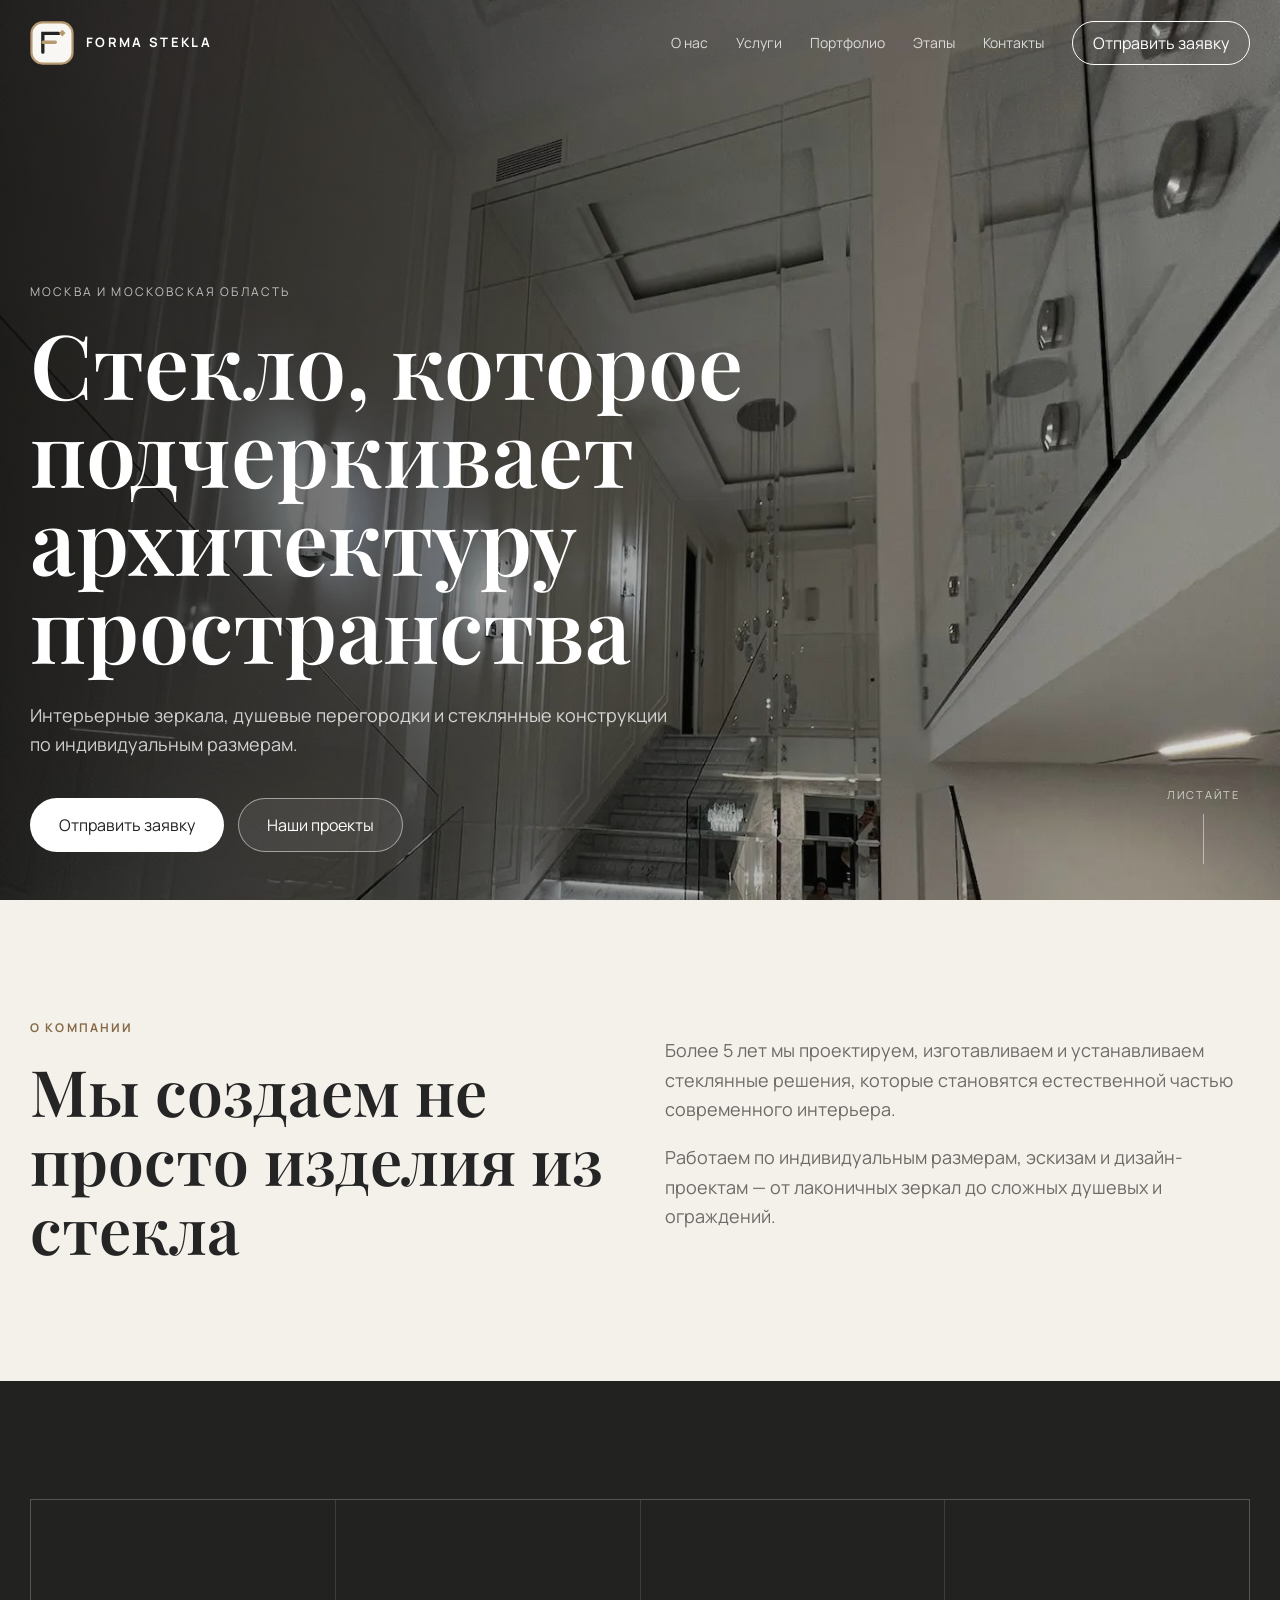
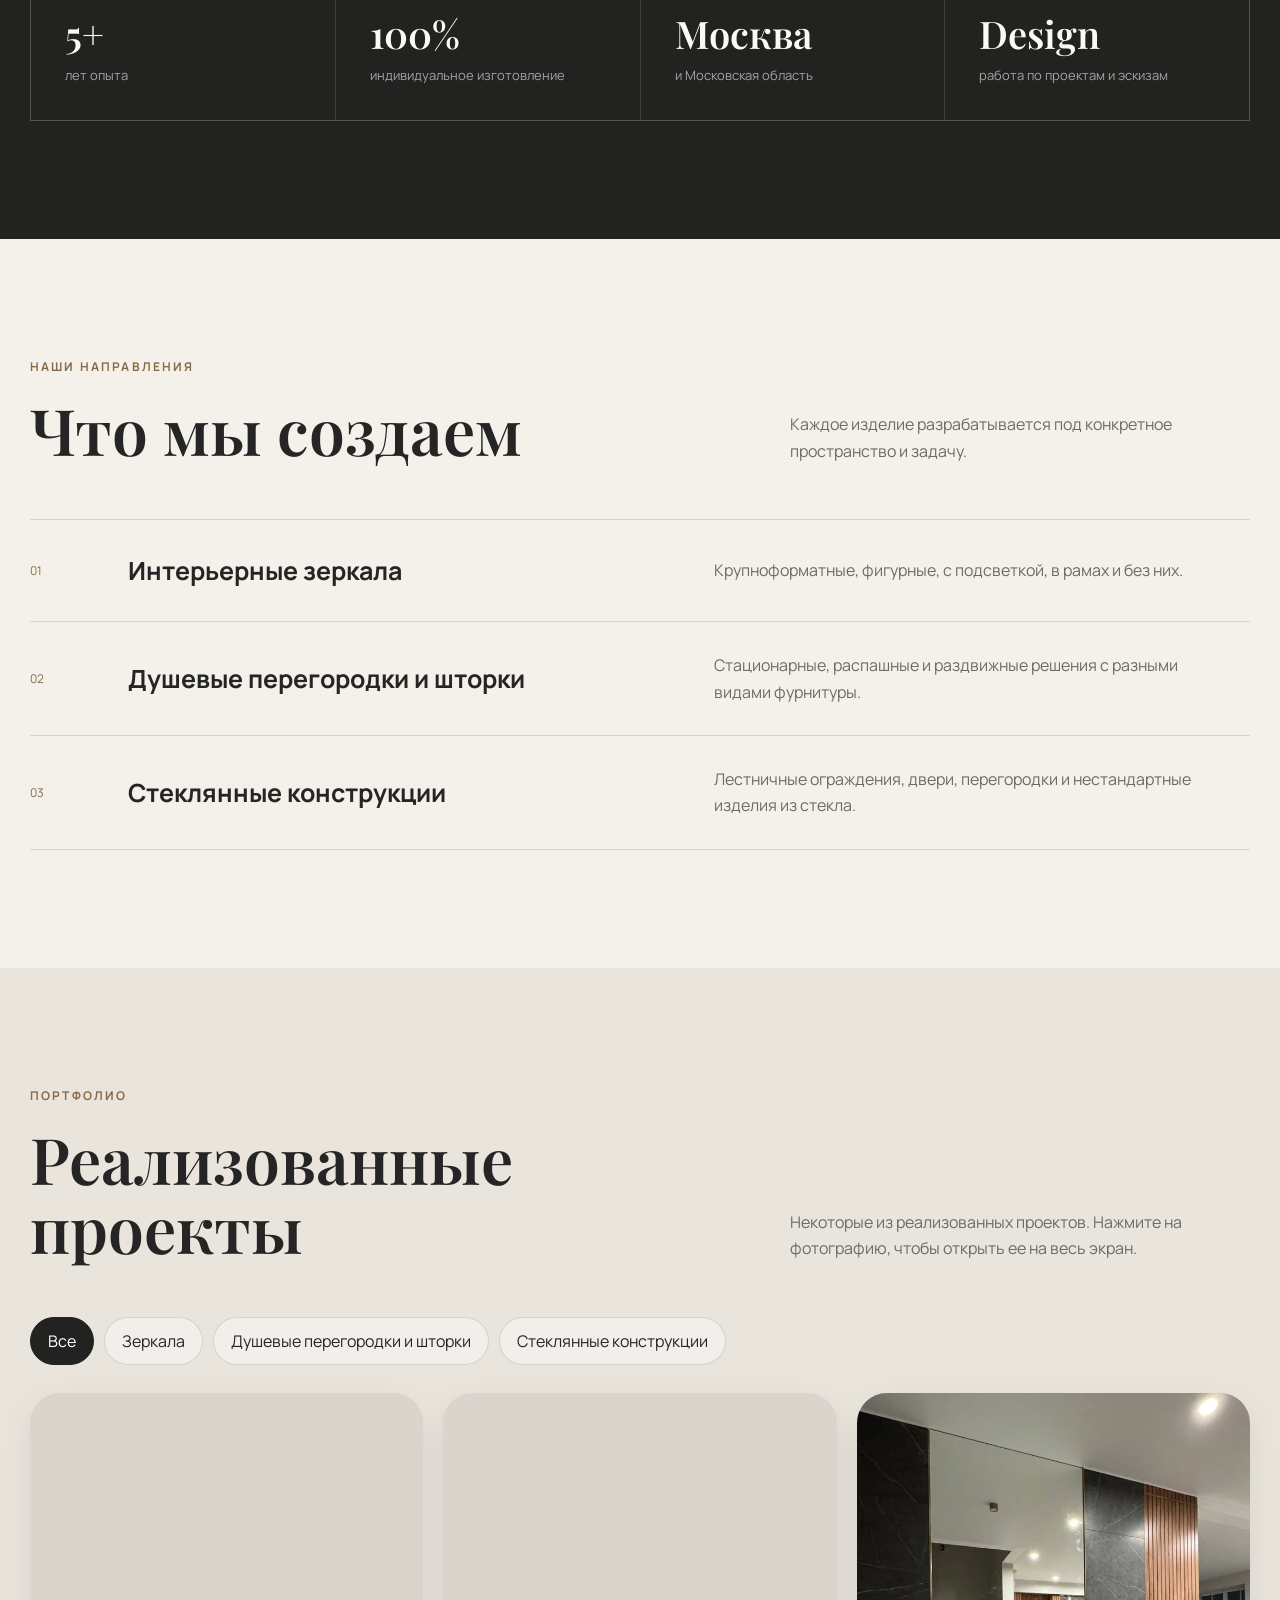
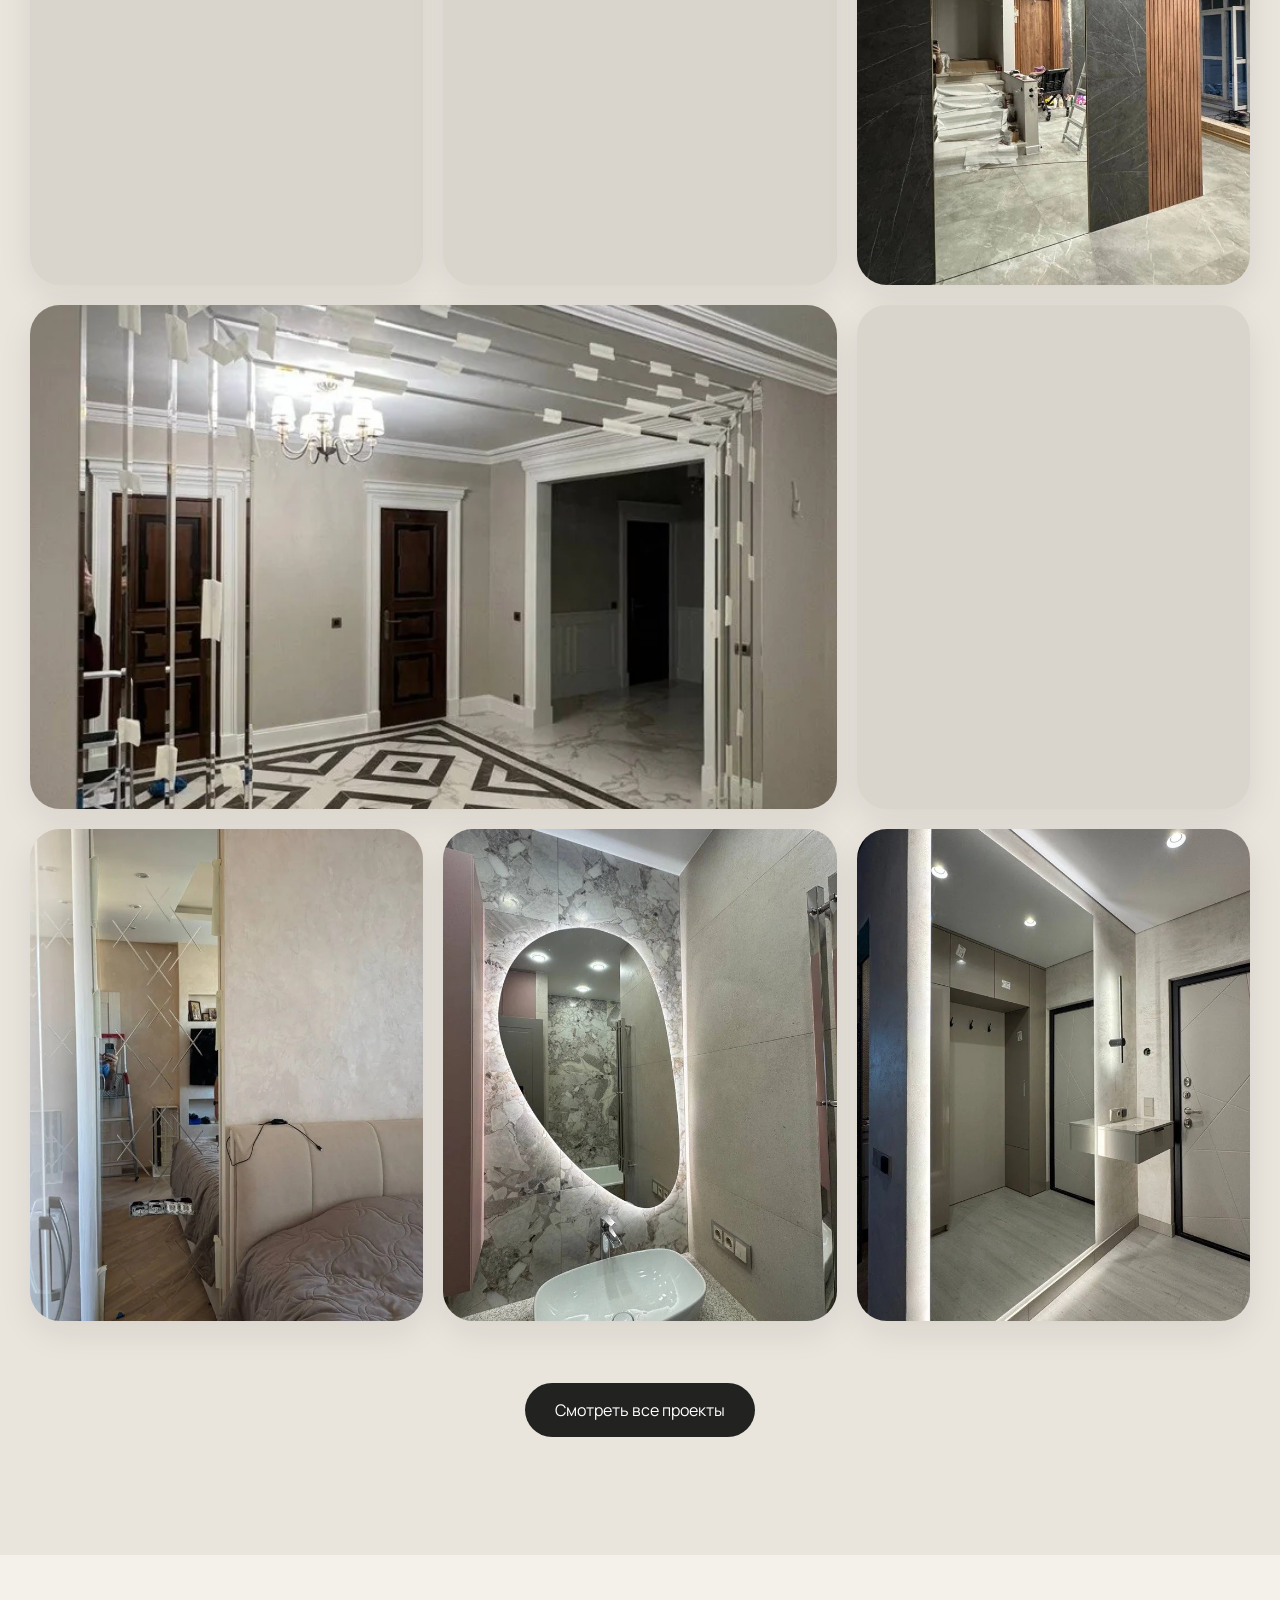
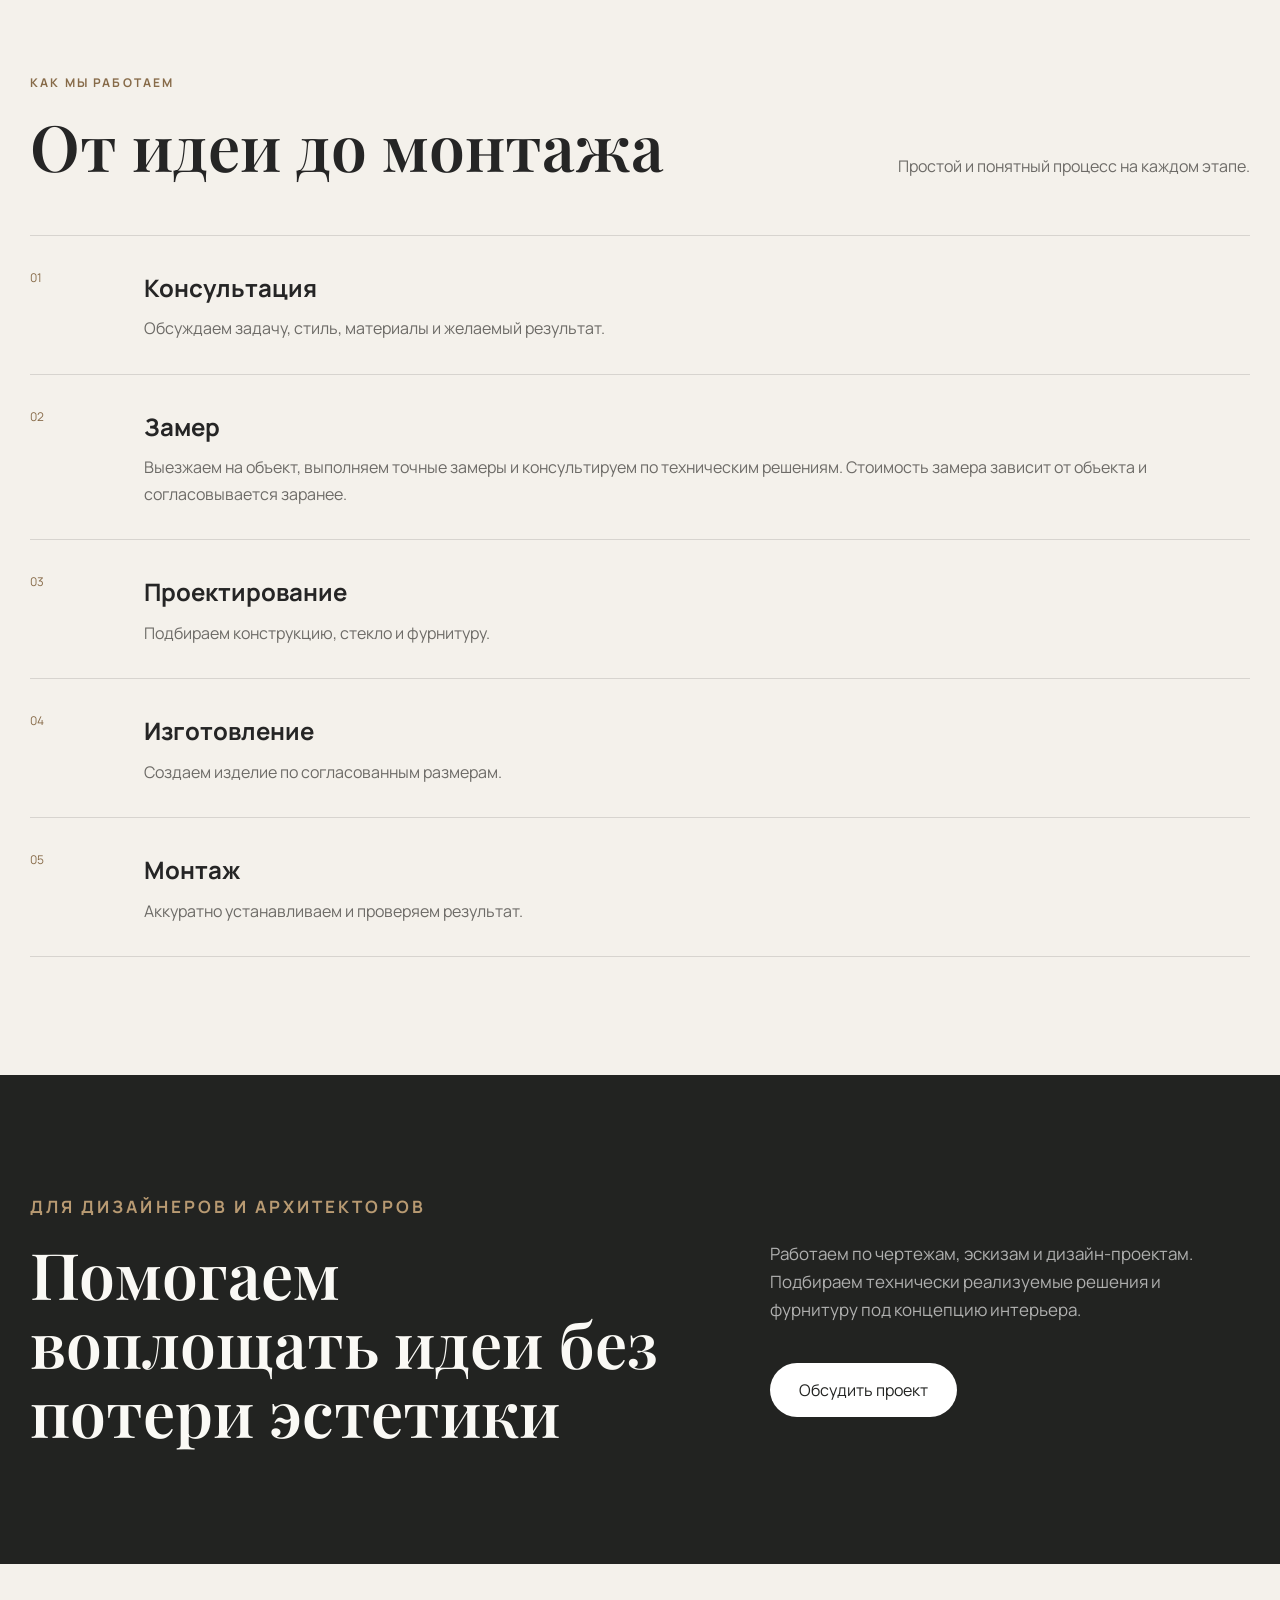
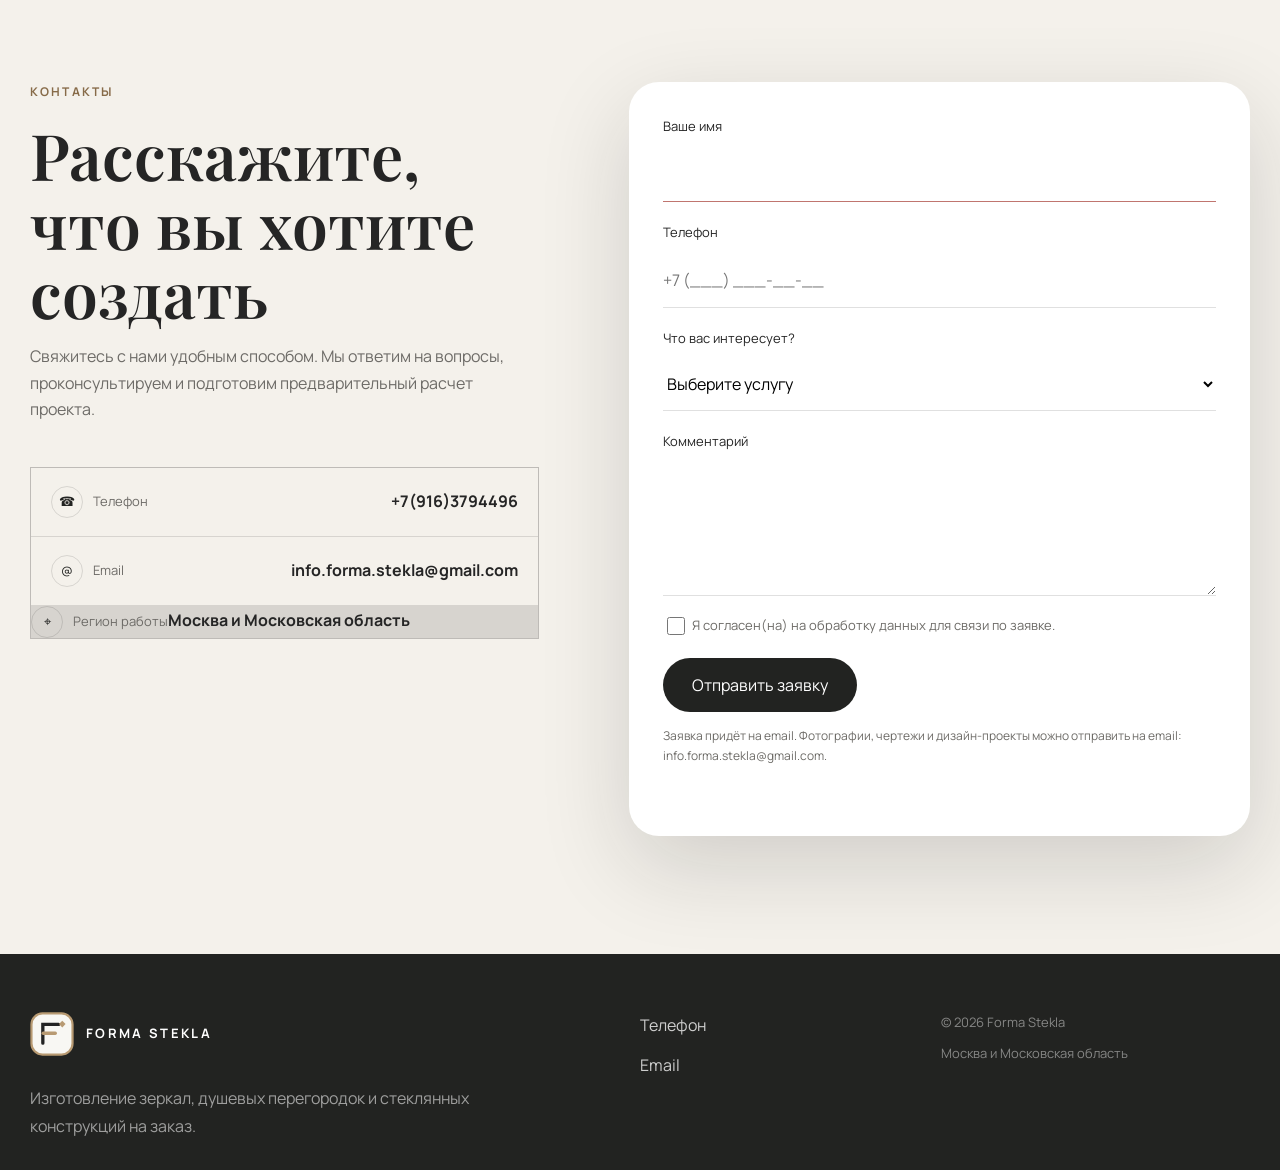
==== commit 6f9acae3: "Update phone number" ====
--- a/index.html
+++ b/index.html
@@ -210,7 +210,7 @@
             Свяжитесь с нами удобным способом. Мы ответим на вопросы, проконсультируем и подготовим предварительный расчет проекта.
           </p>
 <div class="contact-list">
-<a href="tel:+79163794996"><span data-icon="☎">Телефон</span><strong>+7 (916) 379-49-96</strong></a>
+<a href="tel:+79163794996"><span data-icon="☎">Телефон</span><strong>+7(916)3794496</strong></a>
 <a href="mailto:info.forma.stekla@gmail.com"><span data-icon="@">Email</span><strong>info.forma.stekla@gmail.com</strong></a>
 <div class="contact-item"><span data-icon="⌖">Регион работы</span><strong>Москва и Московская область</strong></div>
 </div>
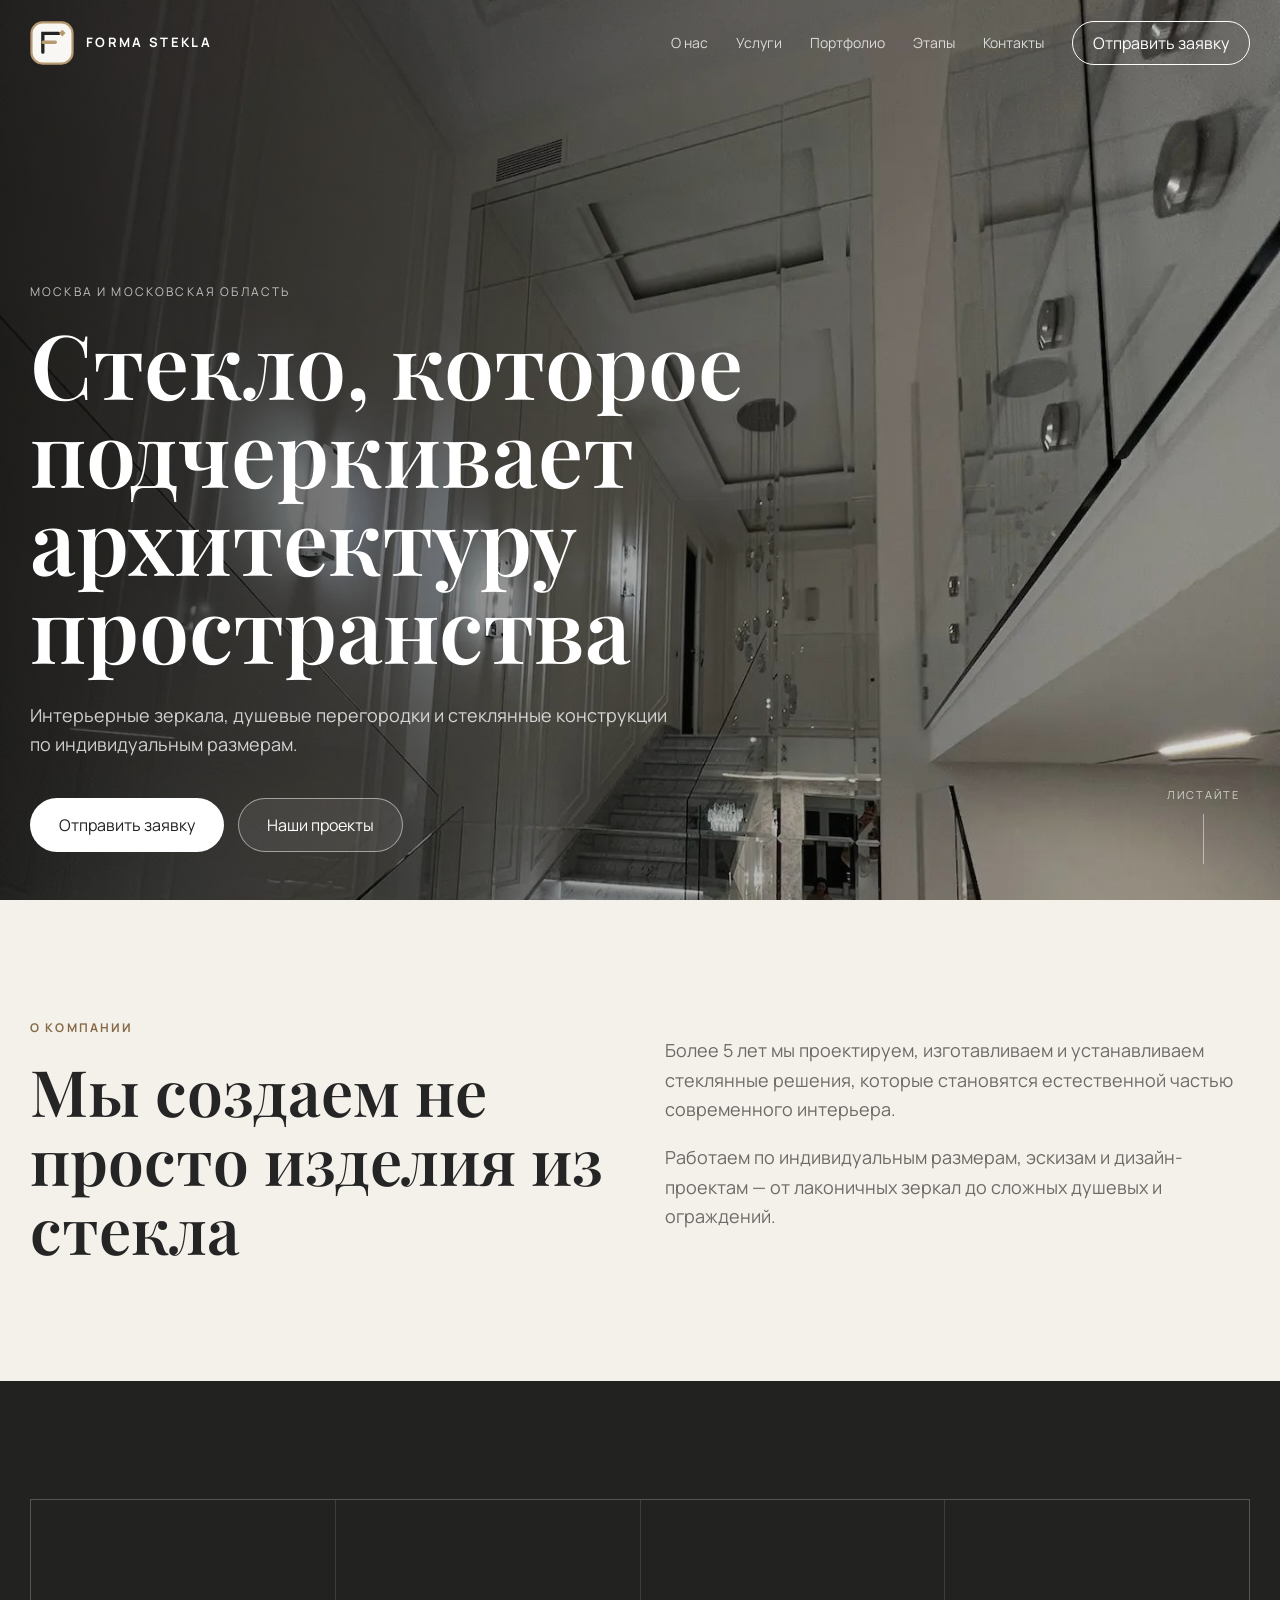
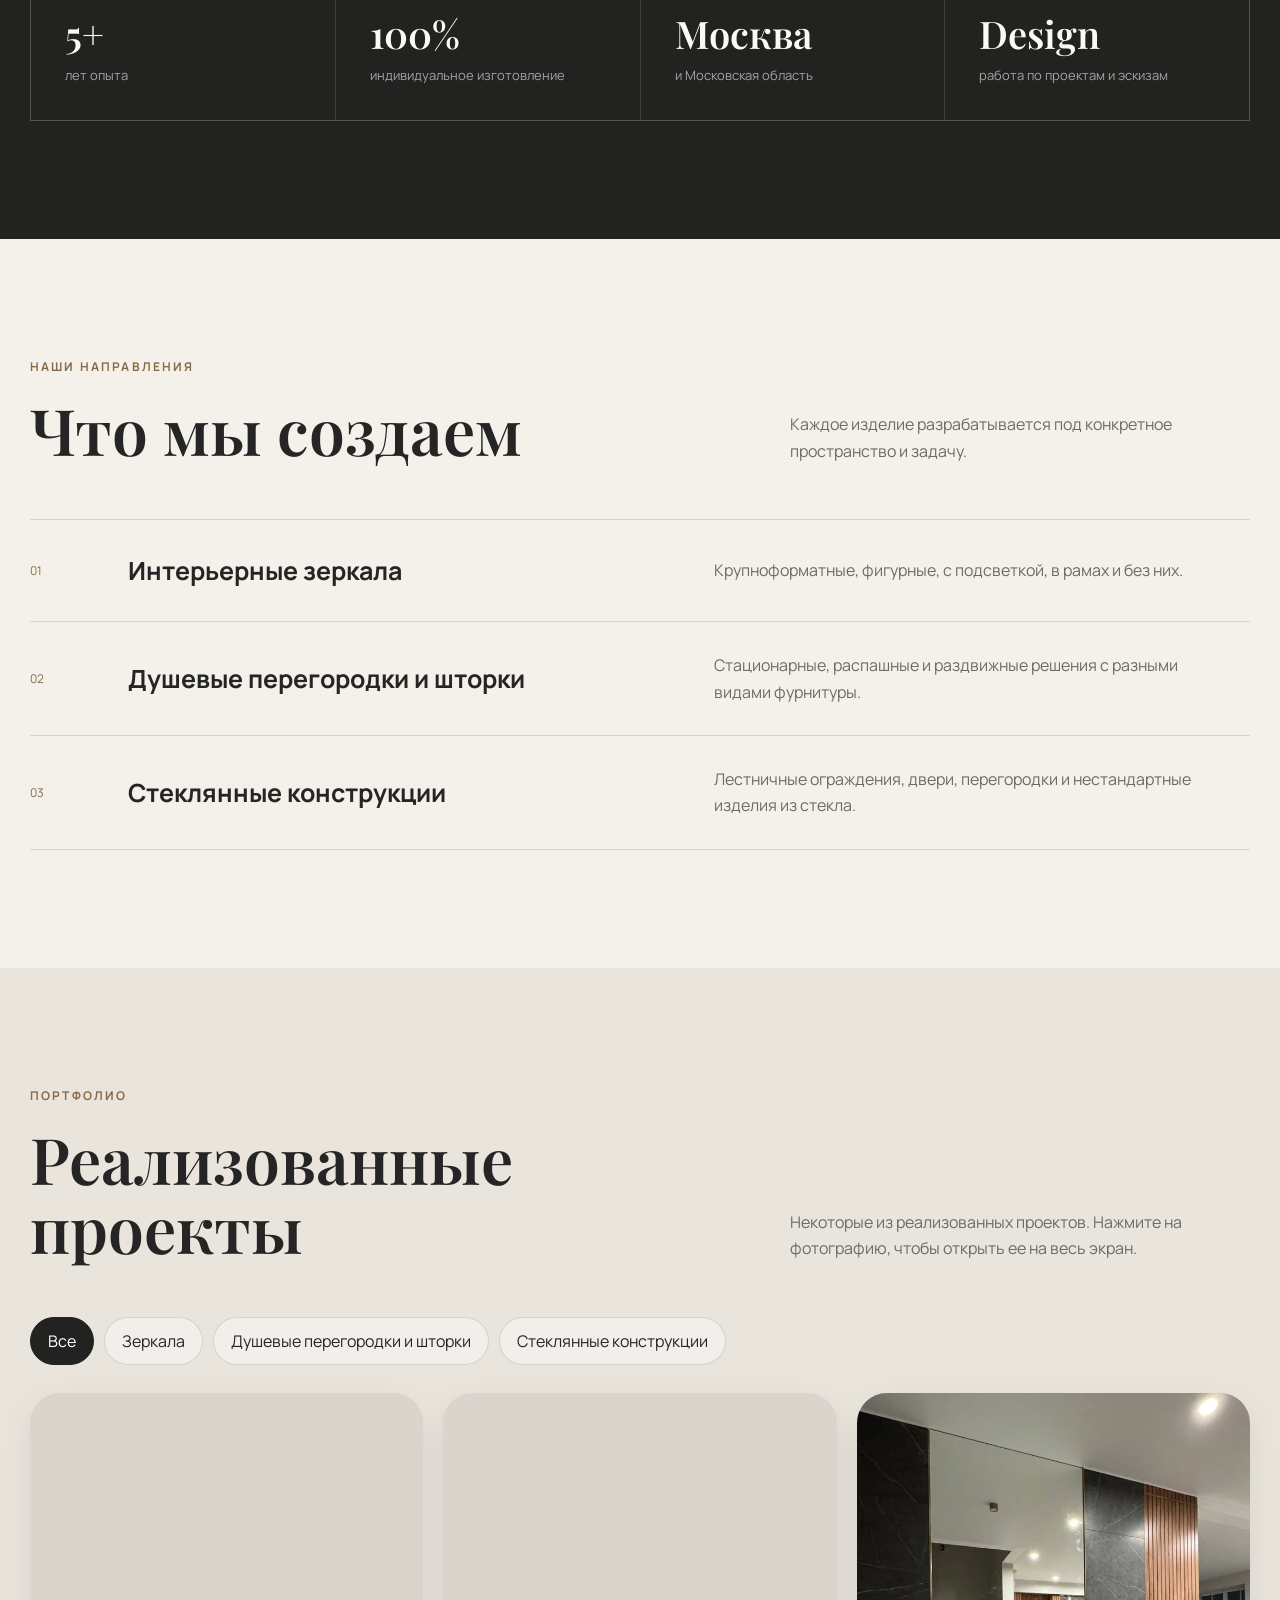
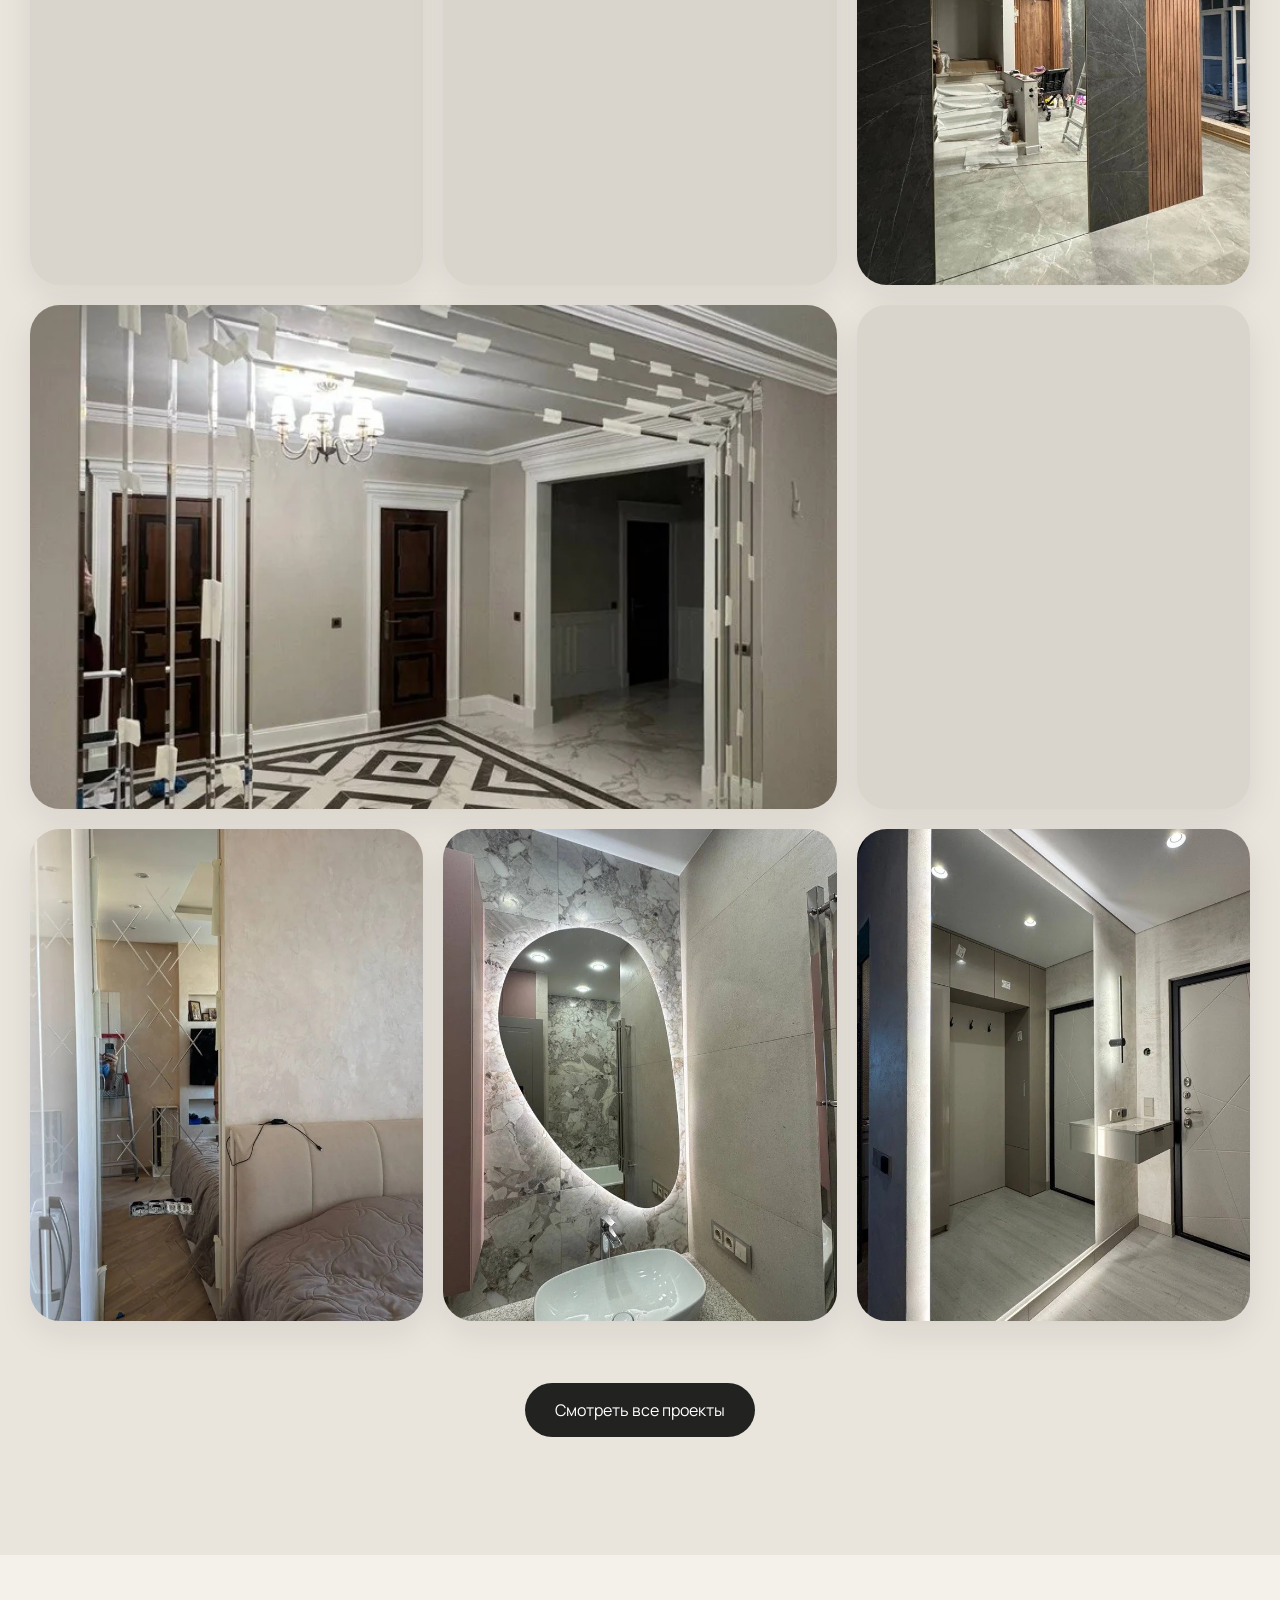
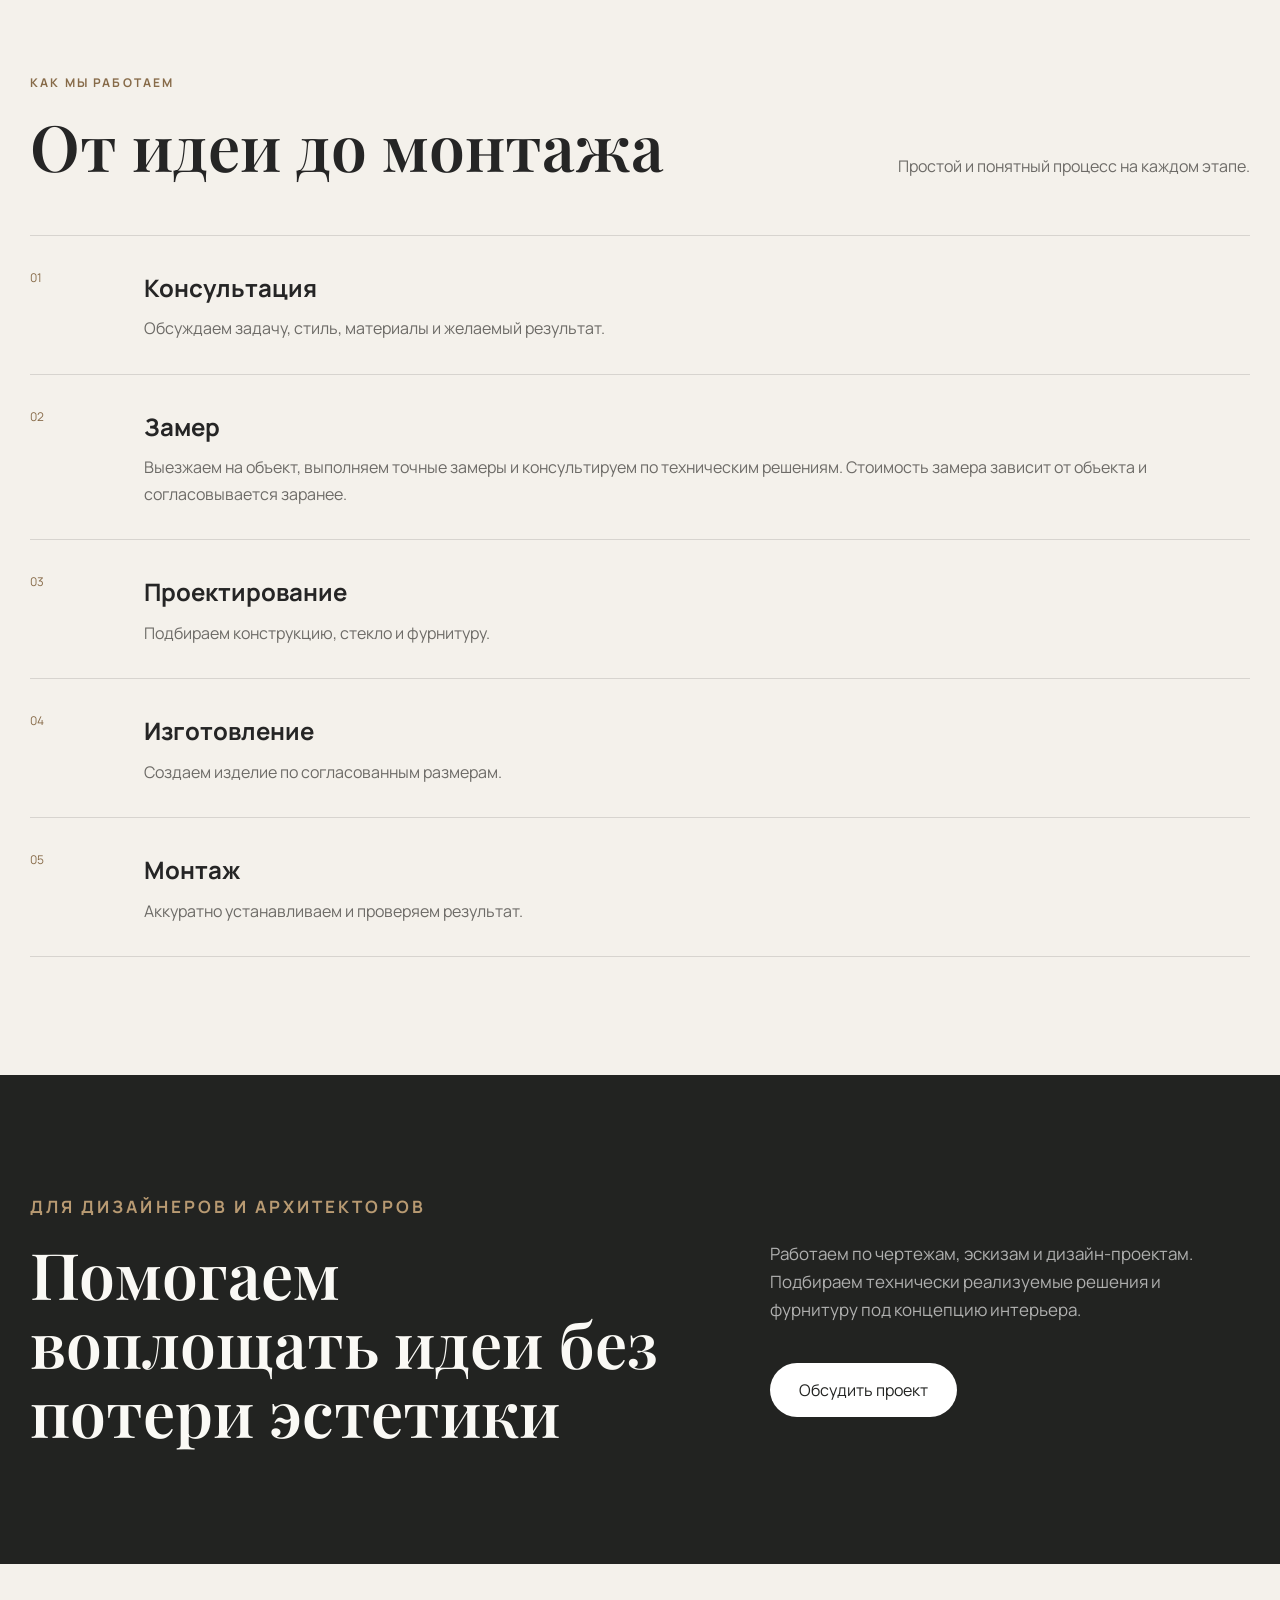
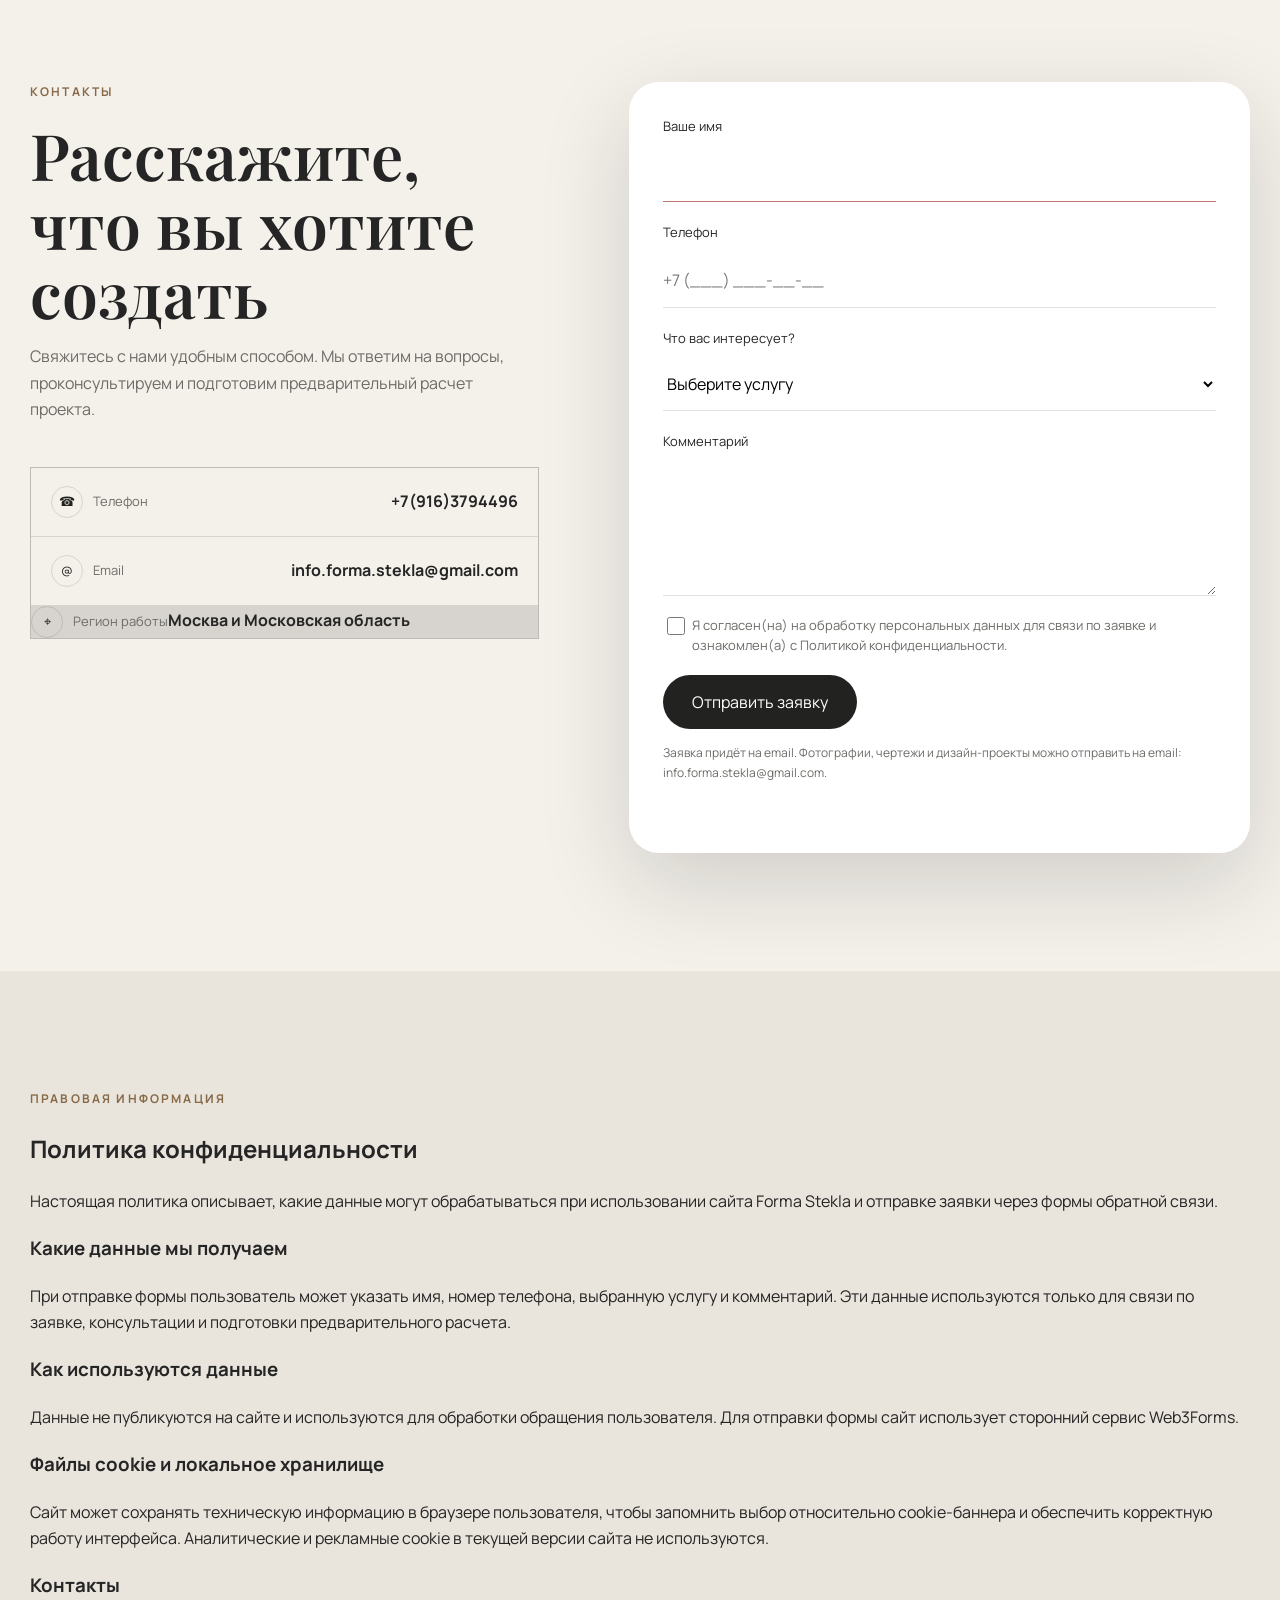
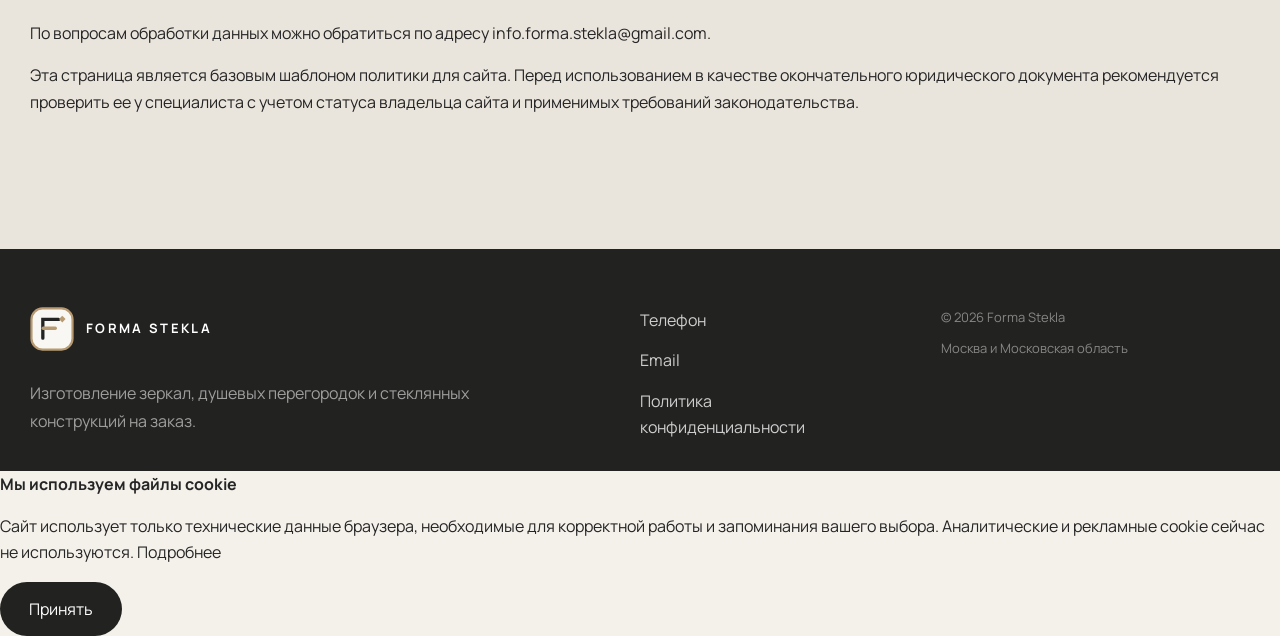
==== commit 8a0a1aeb: "Add cookie and privacy" ====
--- a/index.html
+++ b/index.html
@@ -236,18 +236,64 @@
 </select>
 </label>
 <label><span>Комментарий</span><textarea name="message" maxlength="2000" rows="4"></textarea></label>
-<label class="consent-field"><input name="consent" required type="checkbox"/><span>Я согласен(на) на обработку данных для связи по заявке.</span></label>
+<label class="consent-field"><input name="consent" required type="checkbox"/><span>Я согласен(на) на обработку персональных данных для связи по заявке и ознакомлен(а) с <a href="#privacy-policy">Политикой конфиденциальности</a>.</span></label>
 <button class="button button-dark" type="submit"><span class="button-label">Отправить заявку</span></button>
 <p class="form-note">Заявка придёт на email. Фотографии, чертежи и дизайн-проекты можно отправить на email: <a href="mailto:info.forma.stekla@gmail.com">info.forma.stekla@gmail.com</a>.</p>
 <p class="form-status" role="status" aria-live="polite"></p>
 </form>
 </div>
 </section>
+
+<section class="privacy section section-soft" id="privacy-policy">
+  <div class="container privacy-inner">
+    <p class="eyebrow">Правовая информация</p>
+    <h2>Политика конфиденциальности</h2>
+
+    <div class="privacy-copy">
+      <p>
+        Настоящая политика описывает, какие данные могут обрабатываться при использовании сайта Forma Stekla
+        и отправке заявки через формы обратной связи.
+      </p>
+
+      <h3>Какие данные мы получаем</h3>
+      <p>
+        При отправке формы пользователь может указать имя, номер телефона, выбранную услугу и комментарий.
+        Эти данные используются только для связи по заявке, консультации и подготовки предварительного расчета.
+      </p>
+
+      <h3>Как используются данные</h3>
+      <p>
+        Данные не публикуются на сайте и используются для обработки обращения пользователя.
+        Для отправки формы сайт использует сторонний сервис Web3Forms.
+      </p>
+
+      <h3>Файлы cookie и локальное хранилище</h3>
+      <p>
+        Сайт может сохранять техническую информацию в браузере пользователя, чтобы запомнить выбор
+        относительно cookie-баннера и обеспечить корректную работу интерфейса. Аналитические и рекламные
+        cookie в текущей версии сайта не используются.
+      </p>
+
+      <h3>Контакты</h3>
+      <p>
+        По вопросам обработки данных можно обратиться по адресу
+        <a href="mailto:info.forma.stekla@gmail.com">info.forma.stekla@gmail.com</a>.
+      </p>
+
+      <p class="privacy-note">
+        Эта страница является базовым шаблоном политики для сайта. Перед использованием в качестве
+        окончательного юридического документа рекомендуется проверить ее у специалиста с учетом статуса
+        владельца сайта и применимых требований законодательства.
+      </p>
+    </div>
+  </div>
+</section>
+
 </main>
 <div class="quick-contact" aria-label="Быстрая связь">
   <a class="quick-contact-link" href="tel:+79163794996" aria-label="Позвонить">☎</a>
 </div>
-<footer class="site-footer"><div class="container footer-premium"><div class="footer-intro"><a class="brand footer-brand" href="#top"><img alt="" src="assets/img/logo.svg"/><span>FORMA STEKLA</span></a><p>Изготовление зеркал, душевых перегородок и стеклянных конструкций на заказ.</p></div><div class="footer-links"><a href="tel:+79163794996">Телефон</a><a href="mailto:info.forma.stekla@gmail.com">Email</a></div><div class="footer-meta"><p>© <span id="year"></span> Forma Stekla</p><p>Москва и Московская область</p></div></div></footer>
+<footer class="site-footer"><div class="container footer-premium"><div class="footer-intro"><a class="brand footer-brand" href="#top"><img alt="" src="assets/img/logo.svg"/><span>FORMA STEKLA</span></a><p>Изготовление зеркал, душевых перегородок и стеклянных конструкций на заказ.</p></div><div class="footer-links"><a href="tel:+79163794996">Телефон</a><a href="mailto:info.forma.stekla@gmail.com">Email</a><a href="#privacy-policy">Политика конфиденциальности</a></div><div class="footer-meta"><p>© <span id="year"></span> Forma Stekla</p><p>Москва и Московская область</p></div></div></footer>
 <dialog class="estimate-modal" id="estimateModal">
 <button aria-label="Закрыть" class="modal-close" data-close-modal="" type="button">×</button>
 <div class="modal-content">
@@ -277,7 +323,7 @@
 </fieldset>
 <label><span>Комментарий</span><textarea name="message" maxlength="2000" placeholder="Размеры, особенности помещения, пожелания" rows="4"></textarea></label>
 <p class="form-note">Фотографии, чертежи и дизайн-проекты можно отправить на email: <a href="mailto:info.forma.stekla@gmail.com">info.forma.stekla@gmail.com</a>.</p>
-<label class="consent-field"><input name="consent" required type="checkbox"/><span>Я согласен(на) на обработку данных для связи по заявке.</span></label>
+<label class="consent-field"><input name="consent" required type="checkbox"/><span>Я согласен(на) на обработку персональных данных для связи по заявке и ознакомлен(а) с <a href="#privacy-policy">Политикой конфиденциальности</a>.</span></label>
 <button class="button button-dark" type="submit"><span class="button-label">Отправить заявку</span></button>
 <p class="form-status" role="status" aria-live="polite"></p>
 </form>
@@ -289,7 +335,52 @@
 <img alt="" src=""/>
 <button aria-label="Следующее фото" class="lightbox-nav lightbox-next" type="button">→</button>
 </dialog>
+
+<div class="cookie-banner" id="cookieBanner" role="dialog" aria-live="polite" aria-label="Настройки cookie" hidden>
+  <div class="cookie-banner__content">
+    <div>
+      <strong>Мы используем файлы cookie</strong>
+      <p>
+        Сайт использует только технические данные браузера, необходимые для корректной работы и запоминания
+        вашего выбора. Аналитические и рекламные cookie сейчас не используются.
+        <a href="#privacy-policy">Подробнее</a>
+      </p>
+    </div>
+    <div class="cookie-banner__actions">
+      <button class="button button-dark" id="acceptCookies" type="button">Принять</button>
+    </div>
+  </div>
+</div>
+
 <div class="toast" id="siteToast" role="status" aria-live="polite" aria-atomic="true"></div>
+
+<script>
+(function () {
+  const storageKey = "formaSteklaCookieConsent";
+  const banner = document.getElementById("cookieBanner");
+  const acceptButton = document.getElementById("acceptCookies");
+
+  if (!banner || !acceptButton) return;
+
+  try {
+    const consent = localStorage.getItem(storageKey);
+    if (!consent) {
+      banner.hidden = false;
+    }
+
+    acceptButton.addEventListener("click", function () {
+      localStorage.setItem(storageKey, "accepted");
+      banner.hidden = true;
+    });
+  } catch (error) {
+    banner.hidden = false;
+    acceptButton.addEventListener("click", function () {
+      banner.hidden = true;
+    });
+  }
+})();
+</script>
+
 <script src="assets/js/app.js"></script>
 </body>
 </html>
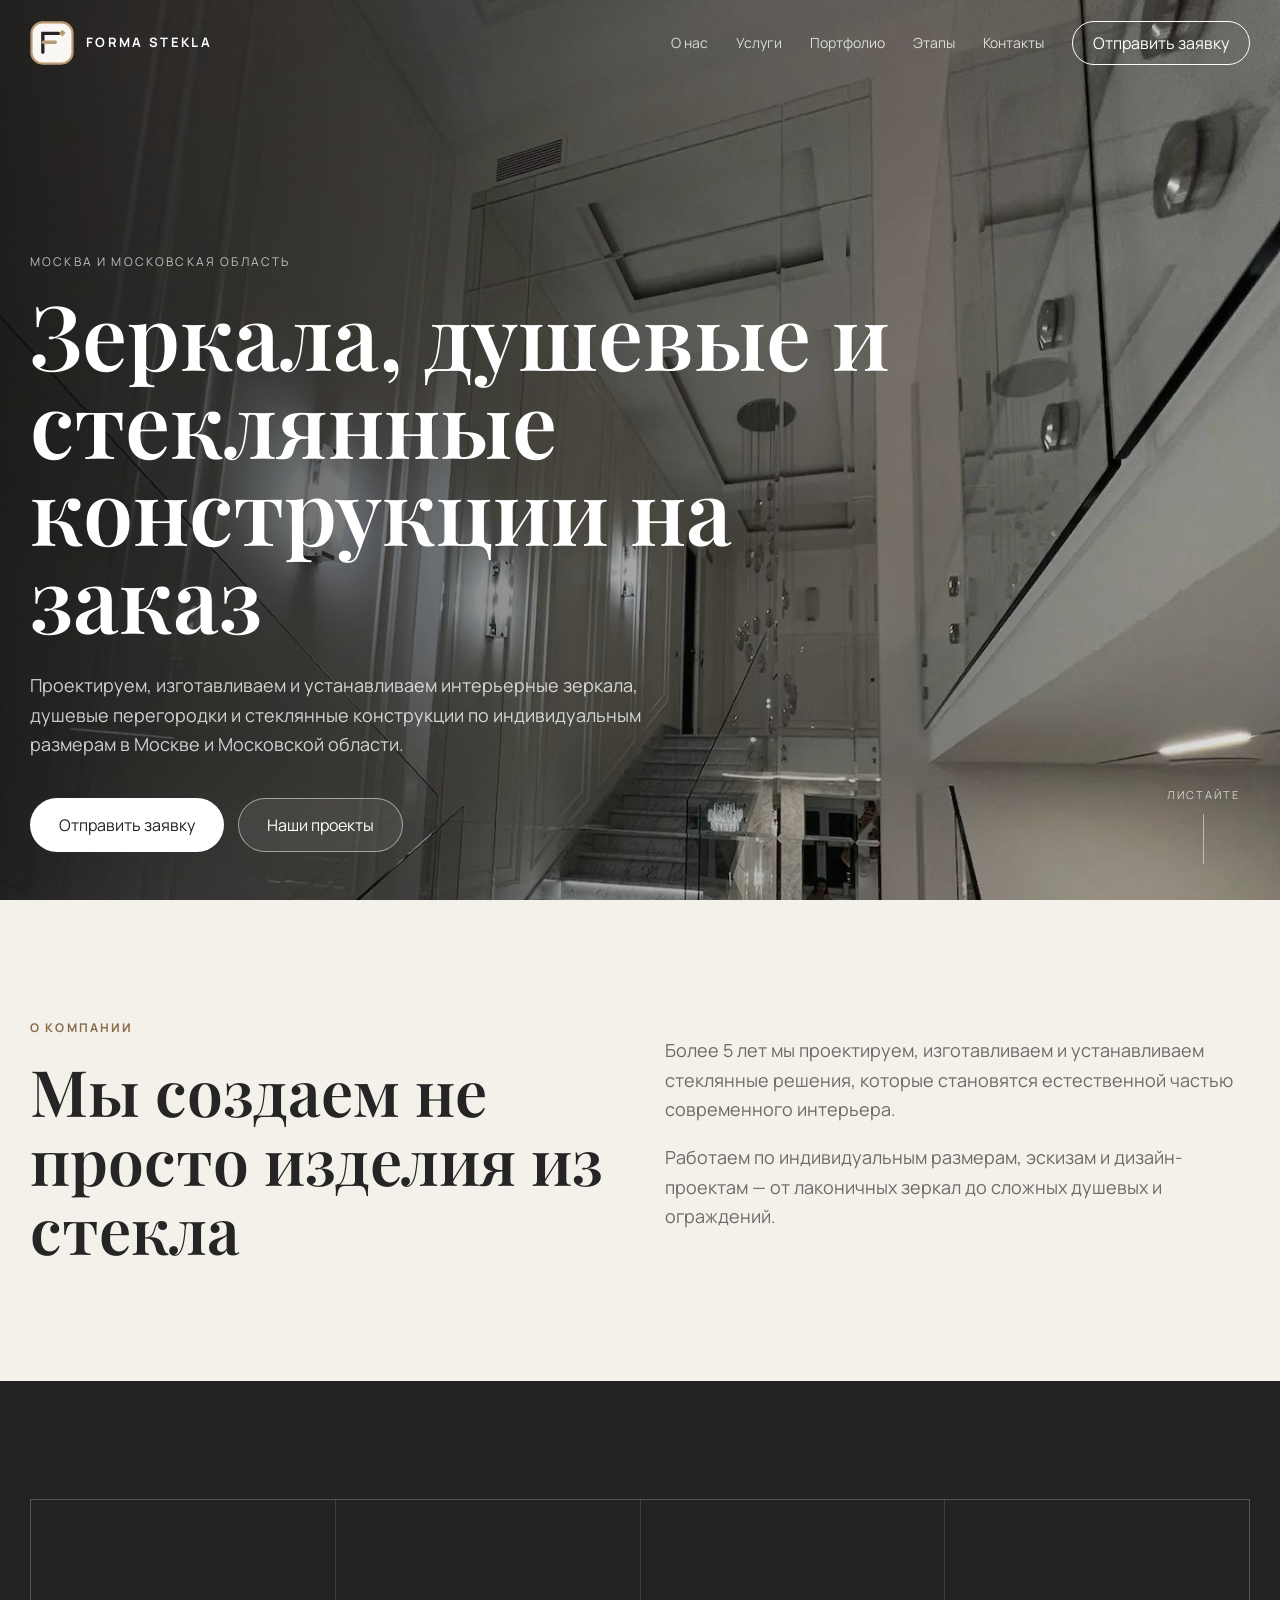
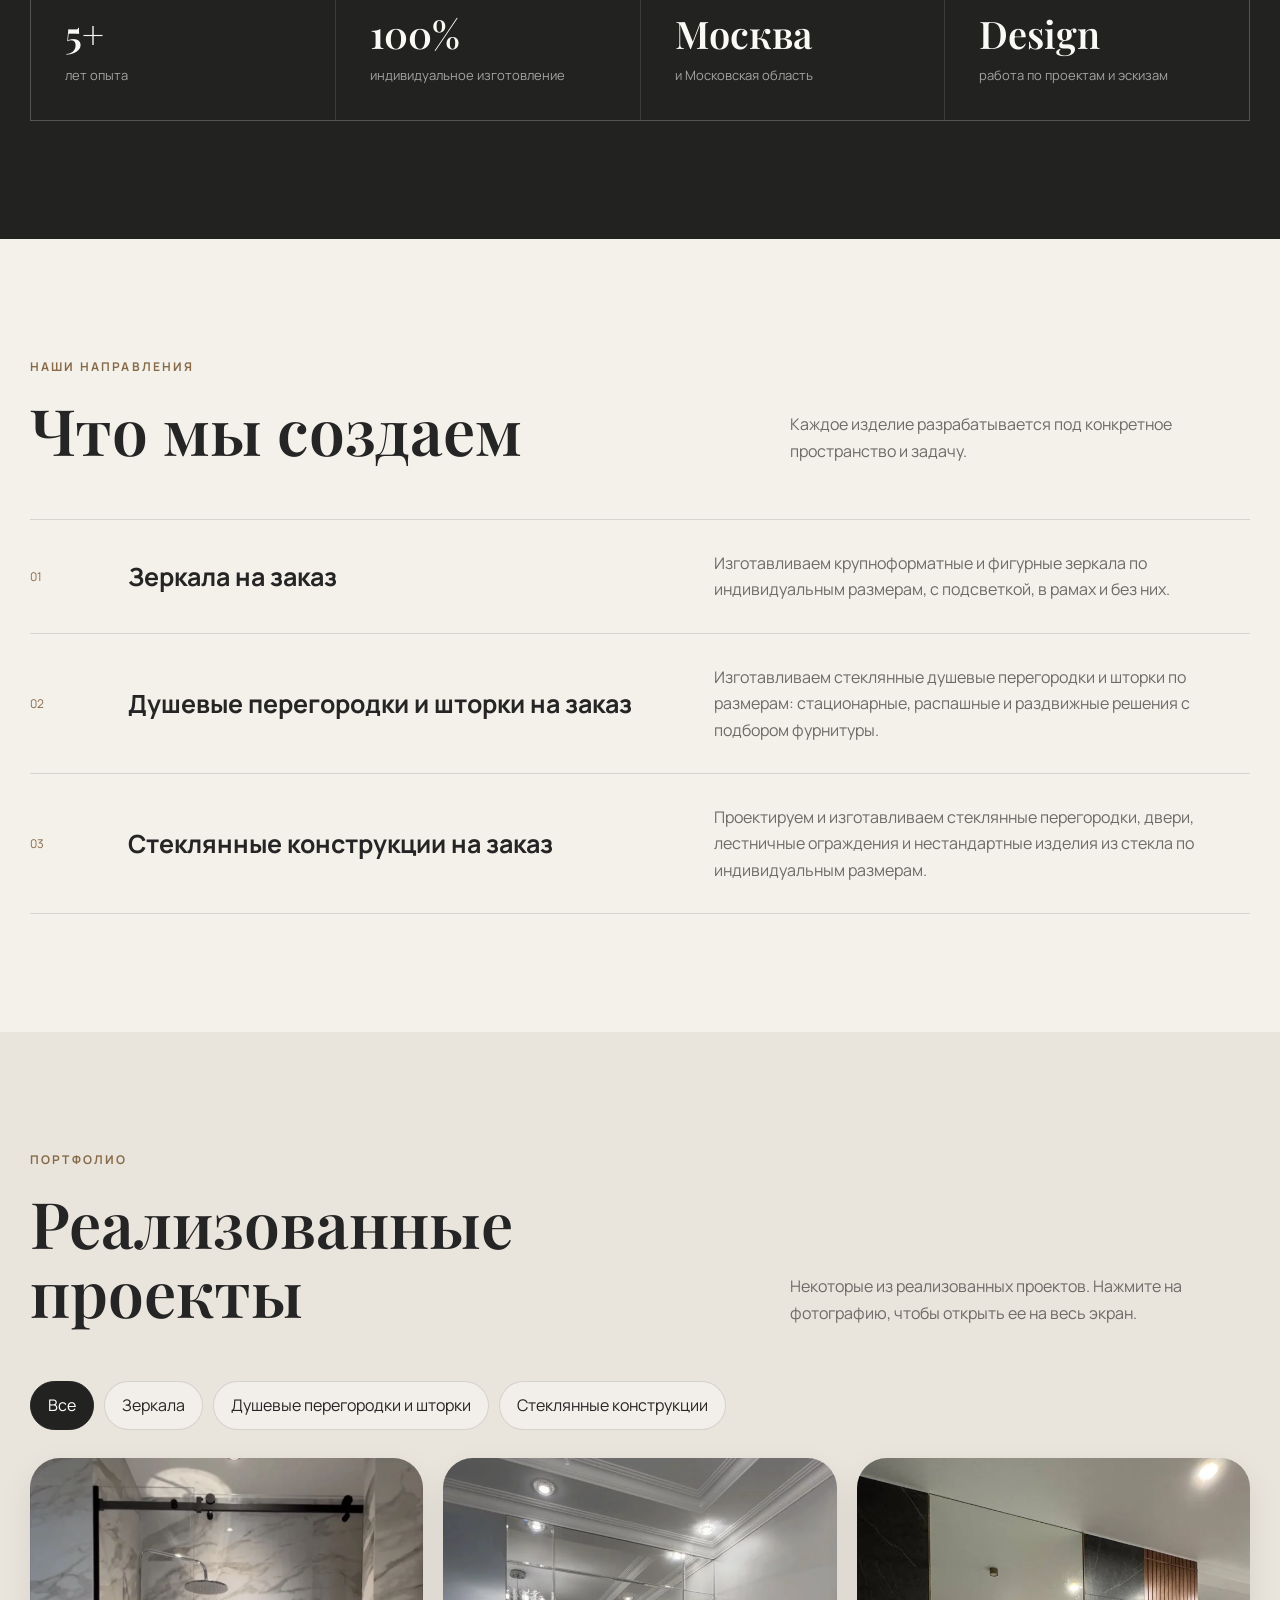
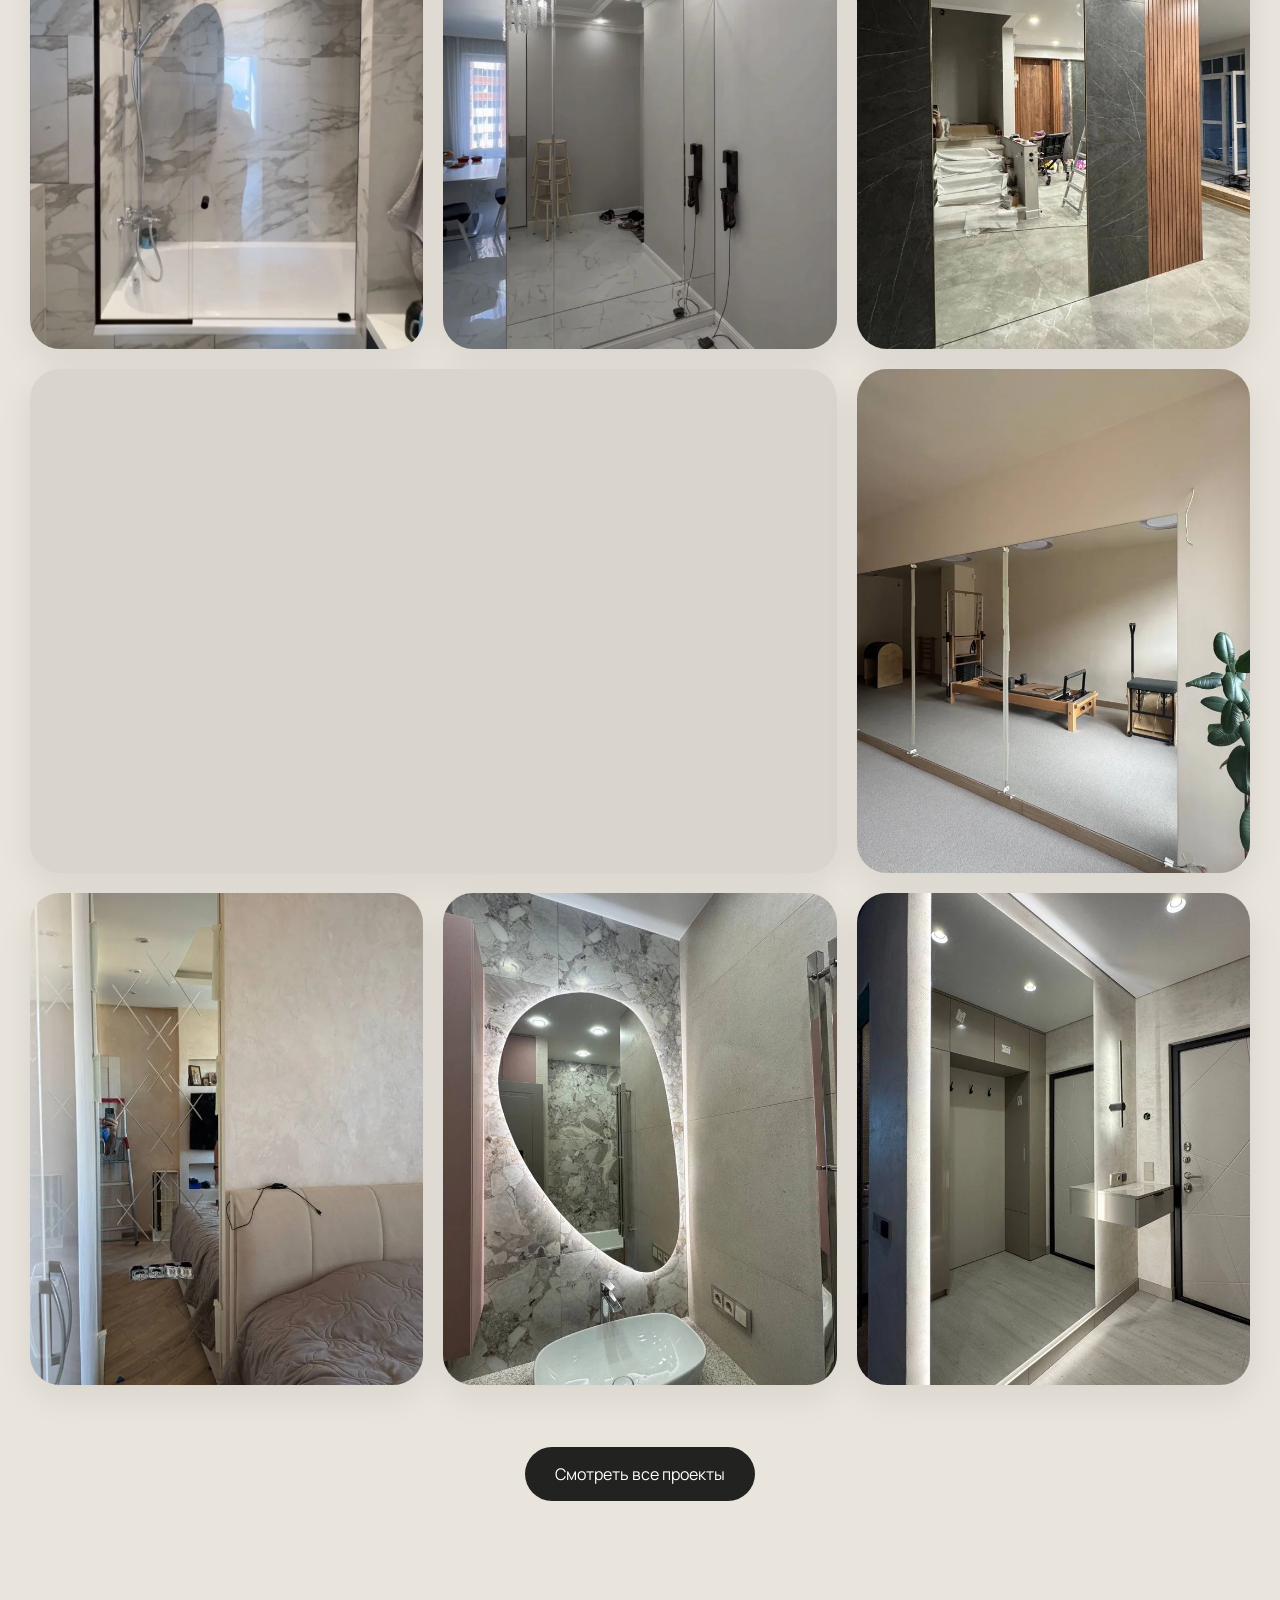
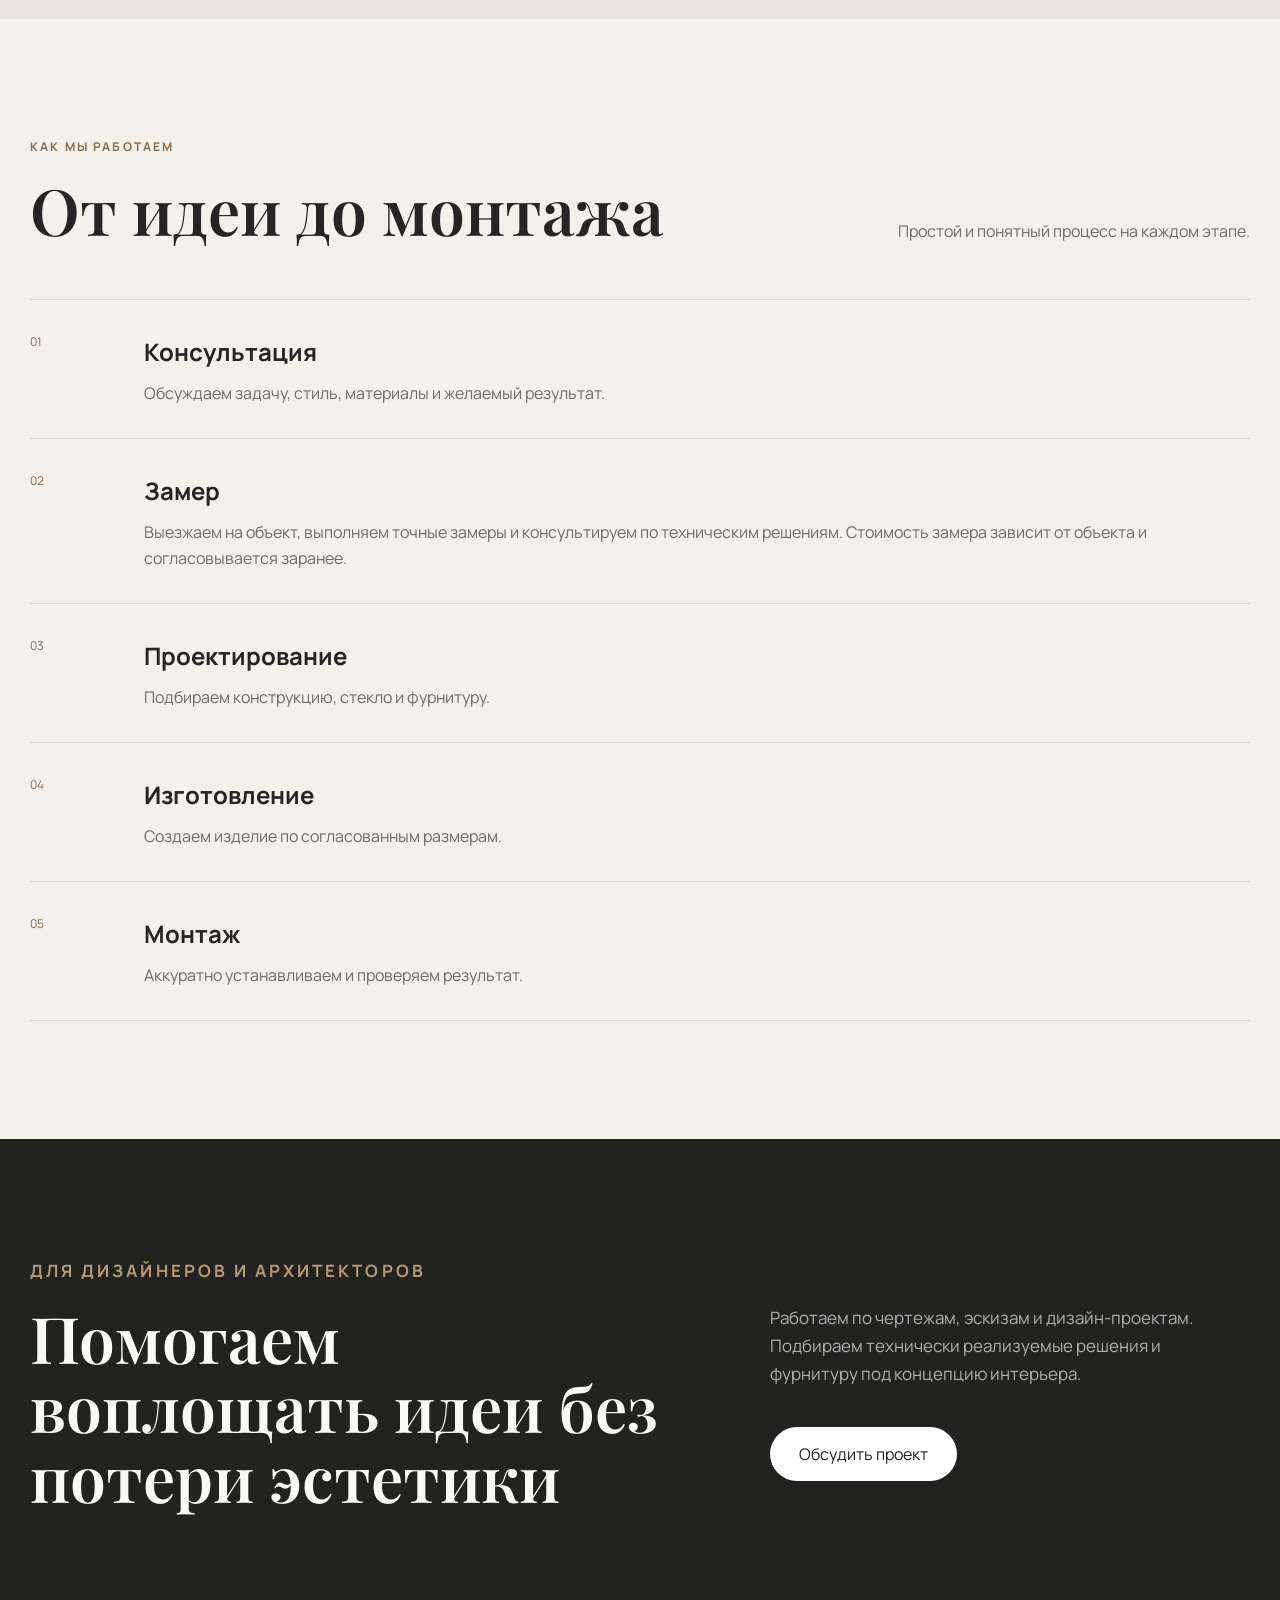
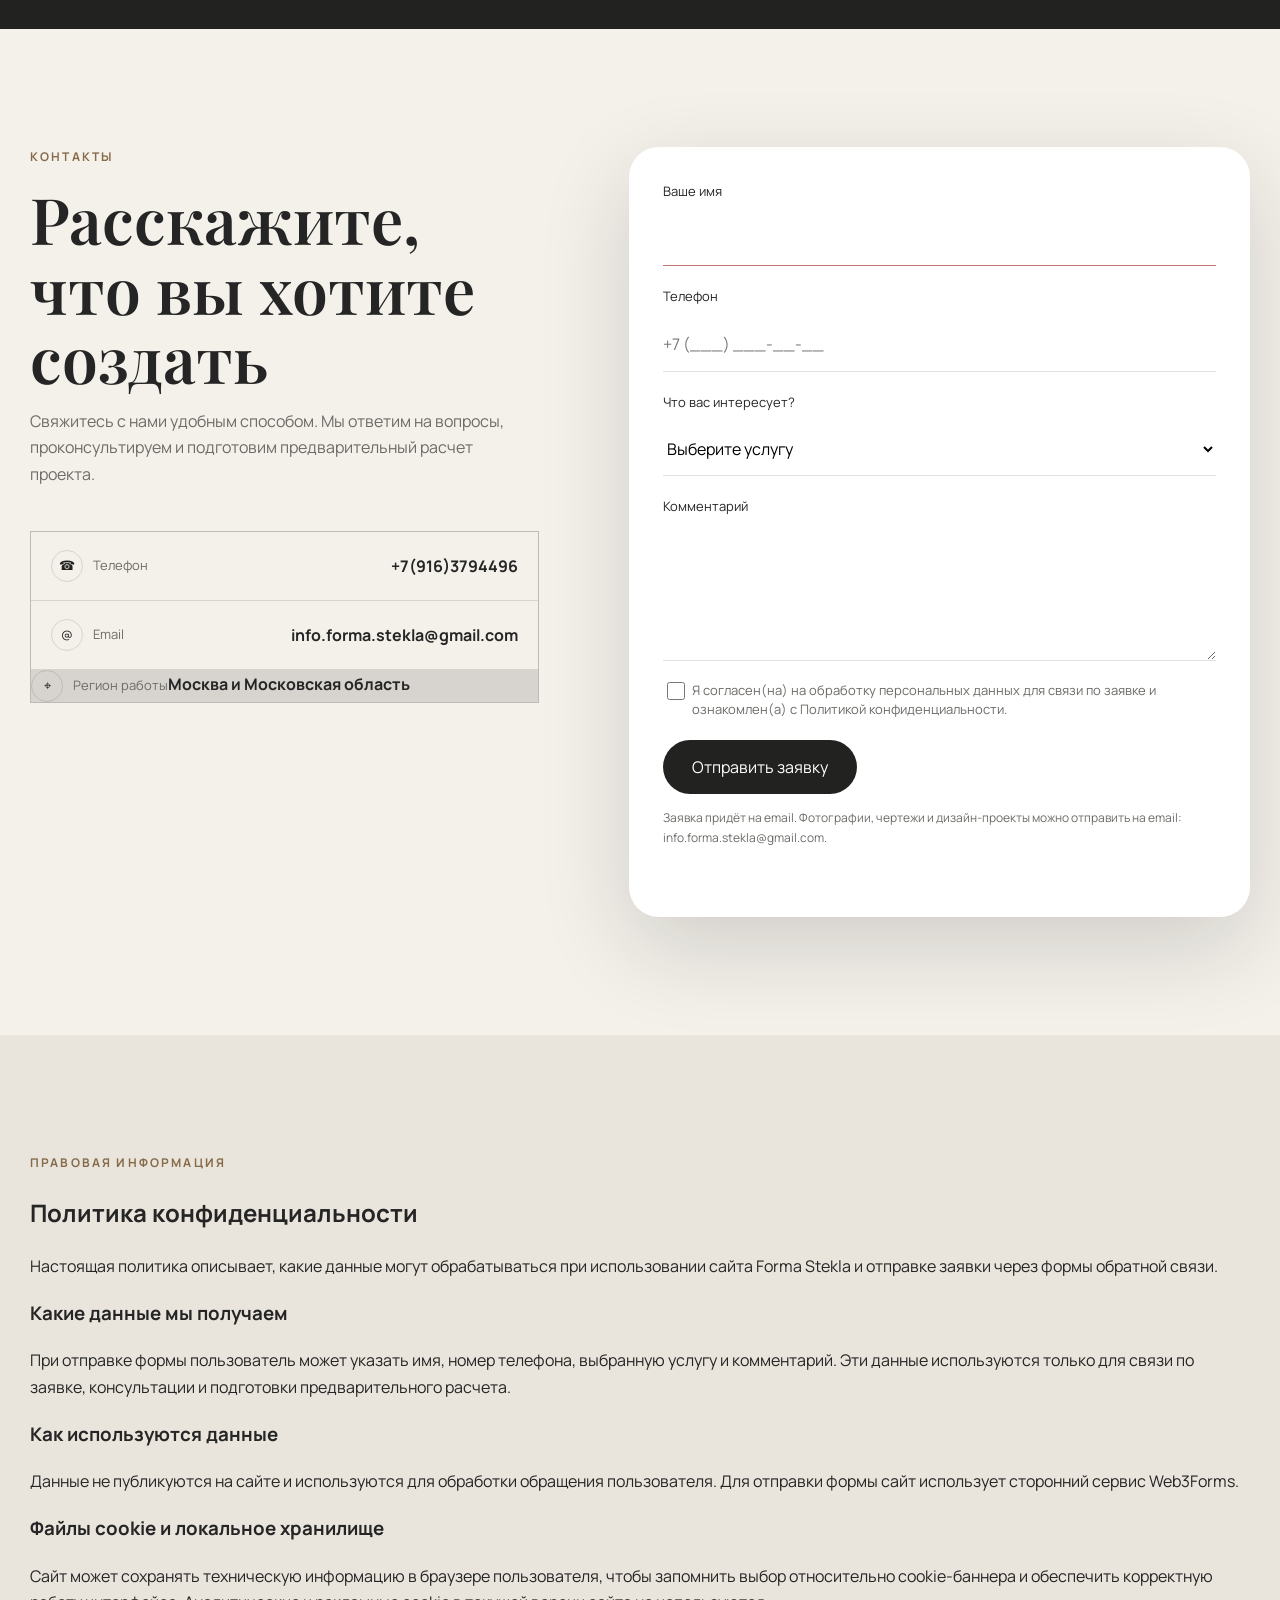
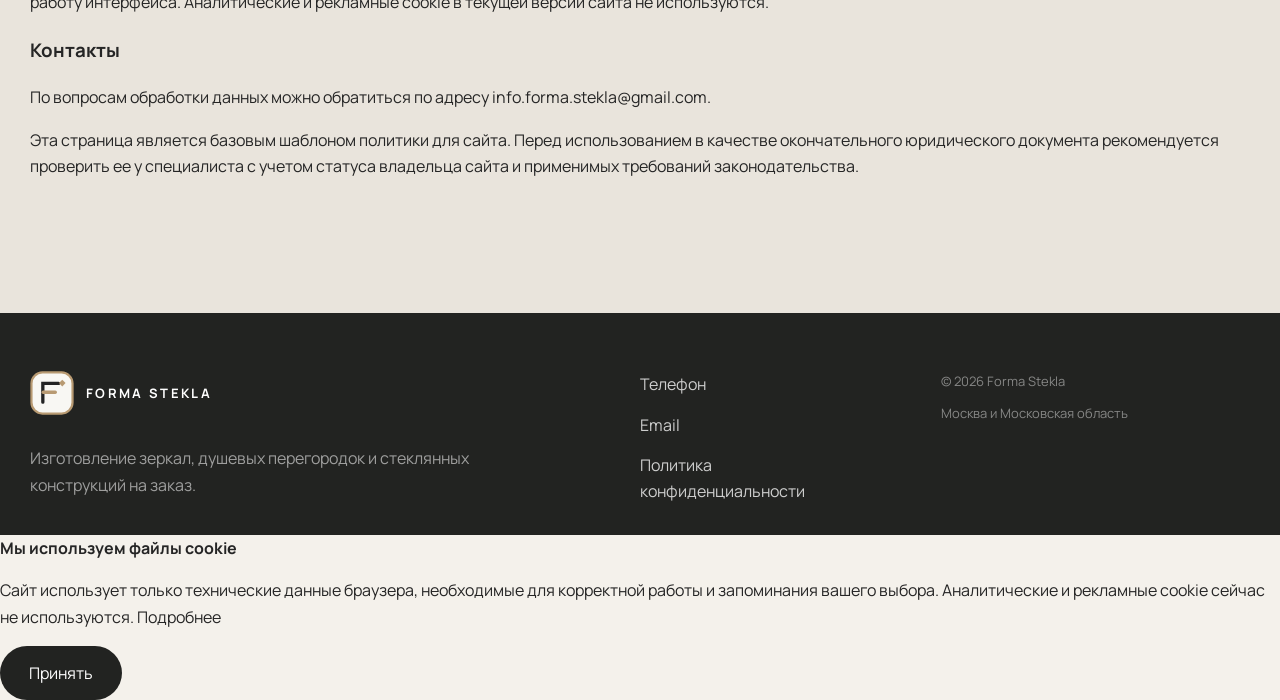
==== commit 581db66d: "Update html file" ====
--- a/index.html
+++ b/index.html
@@ -7,19 +7,68 @@
 <meta content="#f4f1eb" name="theme-color"/>
 <meta name="robots" content="index,follow,max-image-preview:large"/>
 <meta name="format-detection" content="telephone=yes"/>
-<meta content="Forma Stekla — зеркала, душевые перегородки и интерьерные конструкции из стекла по индивидуальным размерам в Москве и Московской области." name="description"/>
-<meta content="Forma Stekla — стеклянные решения для современных интерьеров" property="og:title"/>
-<meta content="Проектируем, изготавливаем и устанавливаем интерьерные зеркала, душевые перегородки и стеклянные конструкции." property="og:description"/>
+<meta content="Зеркала на заказ, душевые перегородки и стеклянные конструкции по индивидуальным размерам в Москве и Московской области. Замер, изготовление и монтаж." name="description"/>
+<meta content="Forma Stekla — зеркала и стеклянные конструкции на заказ в Москве" property="og:title"/>
+<meta content="Зеркала на заказ, душевые перегородки и стеклянные конструкции по индивидуальным размерам в Москве и Московской области." property="og:description"/>
 <meta content="website" property="og:type"/>
+<meta content="https://forma-stekla.pages.dev/" property="og:url"/>
 <meta content="ru_RU" property="og:locale"/>
 <meta content="Forma Stekla" property="og:site_name"/>
-<meta content="assets/img/hero.jpg" property="og:image"/>
-<title>Forma Stekla — зеркала и стеклянные конструкции на заказ</title>
+<meta content="https://forma-stekla.pages.dev/assets/img/hero.jpg" property="og:image"/>
+<title>Зеркала и стеклянные конструкции на заказ в Москве — Forma Stekla</title>
+<link rel="canonical" href="https://forma-stekla.pages.dev/"/>
 <link rel="icon" href="assets/img/favicon.svg" type="image/svg+xml"/>
 <link href="https://fonts.googleapis.com" rel="preconnect"/>
 <link crossorigin="" href="https://fonts.gstatic.com" rel="preconnect"/>
 <link href="https://fonts.googleapis.com/css2?family=Manrope:wght@400;500;600;700&amp;family=Playfair+Display:wght@500;600;700&amp;display=swap" rel="stylesheet"/>
 <link href="assets/css/style.css" rel="stylesheet"/>
+
+<script type="application/ld+json">
+{
+  "@context": "https://schema.org",
+  "@type": "LocalBusiness",
+  "name": "Forma Stekla",
+  "url": "https://forma-stekla.pages.dev/",
+  "image": "https://forma-stekla.pages.dev/assets/img/hero.jpg",
+  "telephone": "+79163794496",
+  "email": "info.forma.stekla@gmail.com",
+  "areaServed": [
+    {
+      "@type": "City",
+      "name": "Москва"
+    },
+    {
+      "@type": "AdministrativeArea",
+      "name": "Московская область"
+    }
+  ],
+  "description": "Изготовление зеркал на заказ, душевых перегородок и стеклянных конструкций по индивидуальным размерам.",
+  "makesOffer": [
+    {
+      "@type": "Offer",
+      "itemOffered": {
+        "@type": "Service",
+        "name": "Интерьерные зеркала на заказ"
+      }
+    },
+    {
+      "@type": "Offer",
+      "itemOffered": {
+        "@type": "Service",
+        "name": "Душевые перегородки и стеклянные шторки"
+      }
+    },
+    {
+      "@type": "Offer",
+      "itemOffered": {
+        "@type": "Service",
+        "name": "Стеклянные конструкции на заказ"
+      }
+    }
+  ]
+}
+</script>
+
 </head>
 <body>
 <div aria-hidden="true" class="page-loader">
@@ -52,10 +101,11 @@
 <div aria-hidden="true" class="hero-shimmer"></div>
 <div class="container hero-content hero-intro">
 <p class="hero-kicker">Москва и Московская область</p>
-<h1>Стекло, которое подчеркивает архитектуру пространства</h1>
+<h1>Зеркала, душевые и стеклянные конструкции на заказ</h1>
 <p class="hero-subtitle">
-          Интерьерные зеркала, душевые перегородки и стеклянные конструкции
-          по индивидуальным размерам.
+          Проектируем, изготавливаем и устанавливаем интерьерные зеркала,
+          душевые перегородки и стеклянные конструкции по индивидуальным размерам
+          в Москве и Московской области.
         </p>
 <div class="hero-actions">
 <button class="button button-light" data-open-modal="" type="button">Отправить заявку</button>
@@ -118,18 +168,18 @@
 <div class="service-list">
 <article class="service-row reveal">
 <span>01</span>
-<h3>Интерьерные зеркала</h3>
-<p>Крупноформатные, фигурные, с подсветкой, в рамах и без них.</p>
+<h3>Зеркала на заказ</h3>
+<p>Изготавливаем крупноформатные и фигурные зеркала по индивидуальным размерам, с подсветкой, в рамах и без них.</p>
 </article>
 <article class="service-row reveal">
 <span>02</span>
-<h3>Душевые перегородки и шторки</h3>
-<p>Стационарные, распашные и раздвижные решения с разными видами фурнитуры.</p>
+<h3>Душевые перегородки и шторки на заказ</h3>
+<p>Изготавливаем стеклянные душевые перегородки и шторки по размерам: стационарные, распашные и раздвижные решения с подбором фурнитуры.</p>
 </article>
 <article class="service-row reveal">
 <span>03</span>
-<h3>Стеклянные конструкции</h3>
-<p>Лестничные ограждения, двери, перегородки и нестандартные изделия из стекла.</p>
+<h3>Стеклянные конструкции на заказ</h3>
+<p>Проектируем и изготавливаем стеклянные перегородки, двери, лестничные ограждения и нестандартные изделия из стекла по индивидуальным размерам.</p>
 </article>
 </div>
 </div>
@@ -210,7 +260,7 @@
             Свяжитесь с нами удобным способом. Мы ответим на вопросы, проконсультируем и подготовим предварительный расчет проекта.
           </p>
 <div class="contact-list">
-<a href="tel:+79163794996"><span data-icon="☎">Телефон</span><strong>+7(916)3794496</strong></a>
+<a href="tel:+79163794496"><span data-icon="☎">Телефон</span><strong>+7(916)3794496</strong></a>
 <a href="mailto:info.forma.stekla@gmail.com"><span data-icon="@">Email</span><strong>info.forma.stekla@gmail.com</strong></a>
 <div class="contact-item"><span data-icon="⌖">Регион работы</span><strong>Москва и Московская область</strong></div>
 </div>
@@ -291,9 +341,9 @@
 
 </main>
 <div class="quick-contact" aria-label="Быстрая связь">
-  <a class="quick-contact-link" href="tel:+79163794996" aria-label="Позвонить">☎</a>
-</div>
-<footer class="site-footer"><div class="container footer-premium"><div class="footer-intro"><a class="brand footer-brand" href="#top"><img alt="" src="assets/img/logo.svg"/><span>FORMA STEKLA</span></a><p>Изготовление зеркал, душевых перегородок и стеклянных конструкций на заказ.</p></div><div class="footer-links"><a href="tel:+79163794996">Телефон</a><a href="mailto:info.forma.stekla@gmail.com">Email</a><a href="#privacy-policy">Политика конфиденциальности</a></div><div class="footer-meta"><p>© <span id="year"></span> Forma Stekla</p><p>Москва и Московская область</p></div></div></footer>
+  <a class="quick-contact-link" href="tel:+79163794496" aria-label="Позвонить">☎</a>
+</div>
+<footer class="site-footer"><div class="container footer-premium"><div class="footer-intro"><a class="brand footer-brand" href="#top"><img alt="" src="assets/img/logo.svg"/><span>FORMA STEKLA</span></a><p>Изготовление зеркал, душевых перегородок и стеклянных конструкций на заказ.</p></div><div class="footer-links"><a href="tel:+79163794496">Телефон</a><a href="mailto:info.forma.stekla@gmail.com">Email</a><a href="#privacy-policy">Политика конфиденциальности</a></div><div class="footer-meta"><p>© <span id="year"></span> Forma Stekla</p><p>Москва и Московская область</p></div></div></footer>
 <dialog class="estimate-modal" id="estimateModal">
 <button aria-label="Закрыть" class="modal-close" data-close-modal="" type="button">×</button>
 <div class="modal-content">
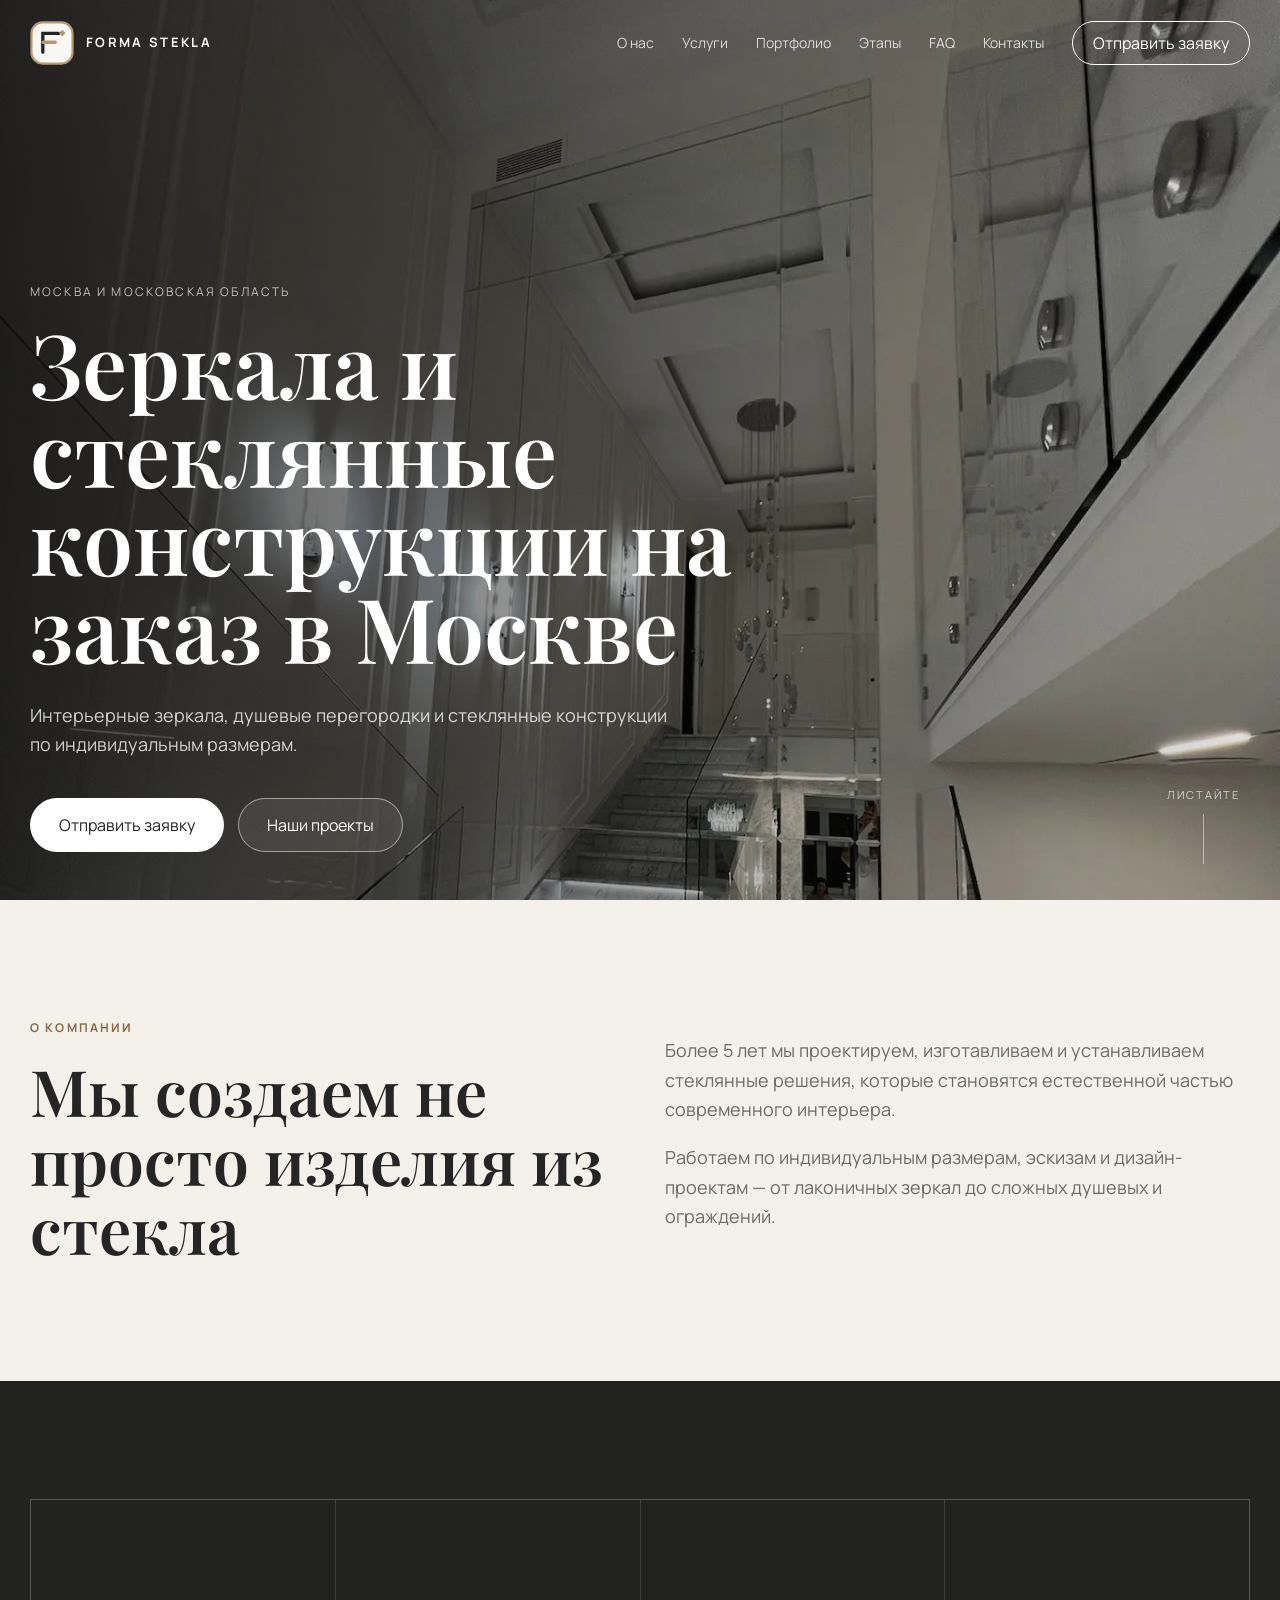
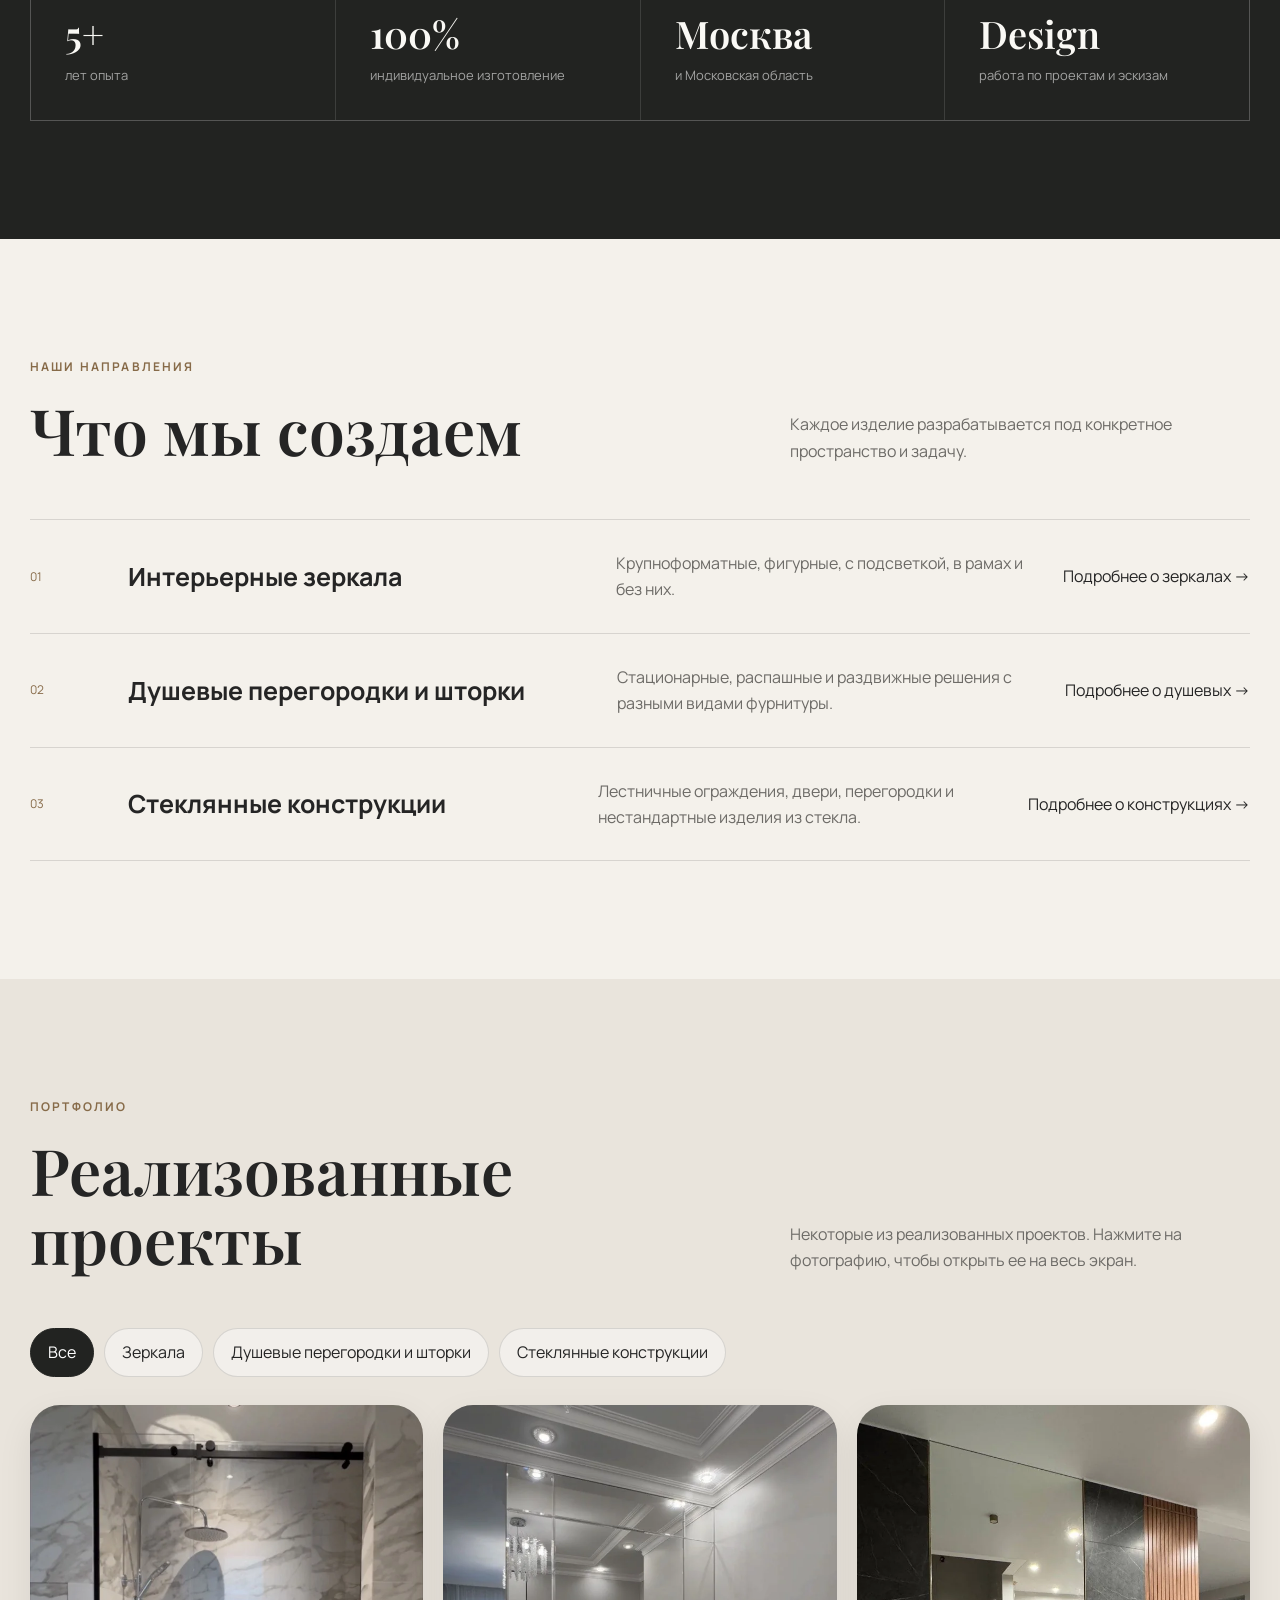
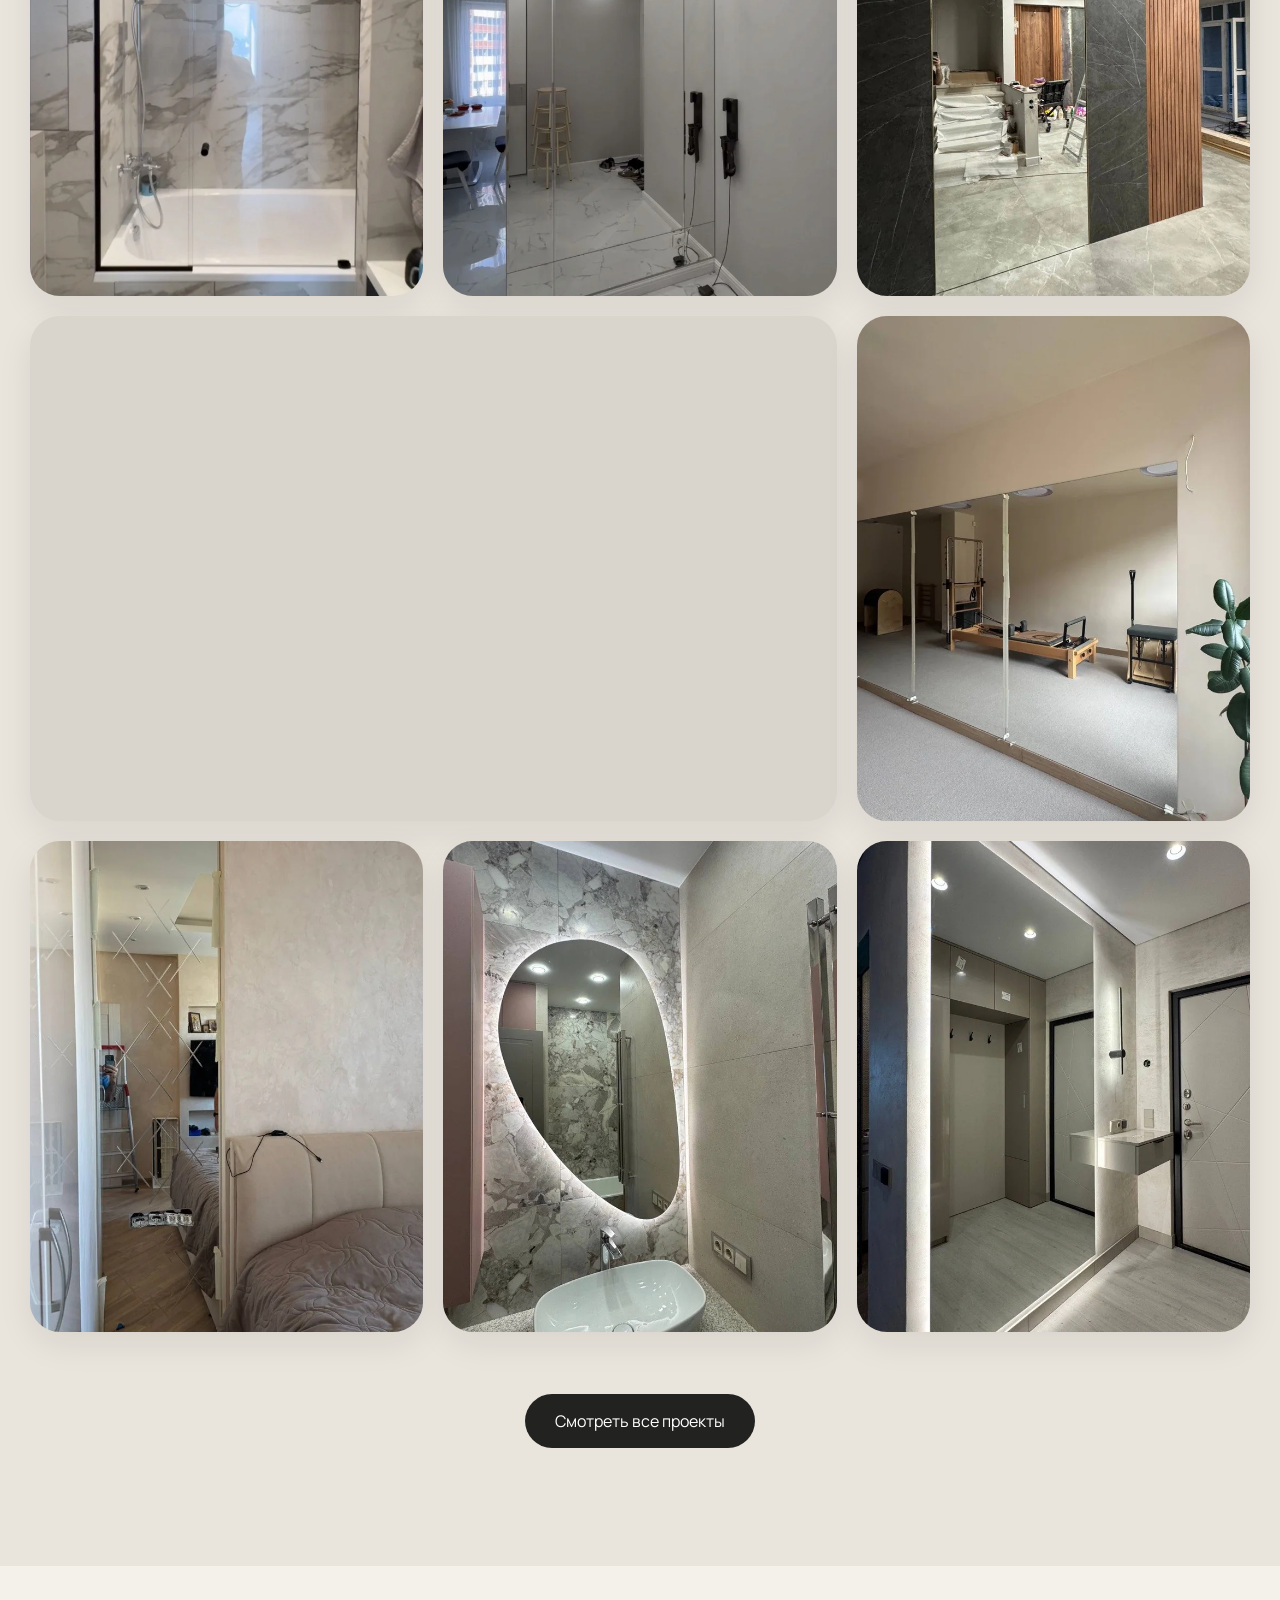
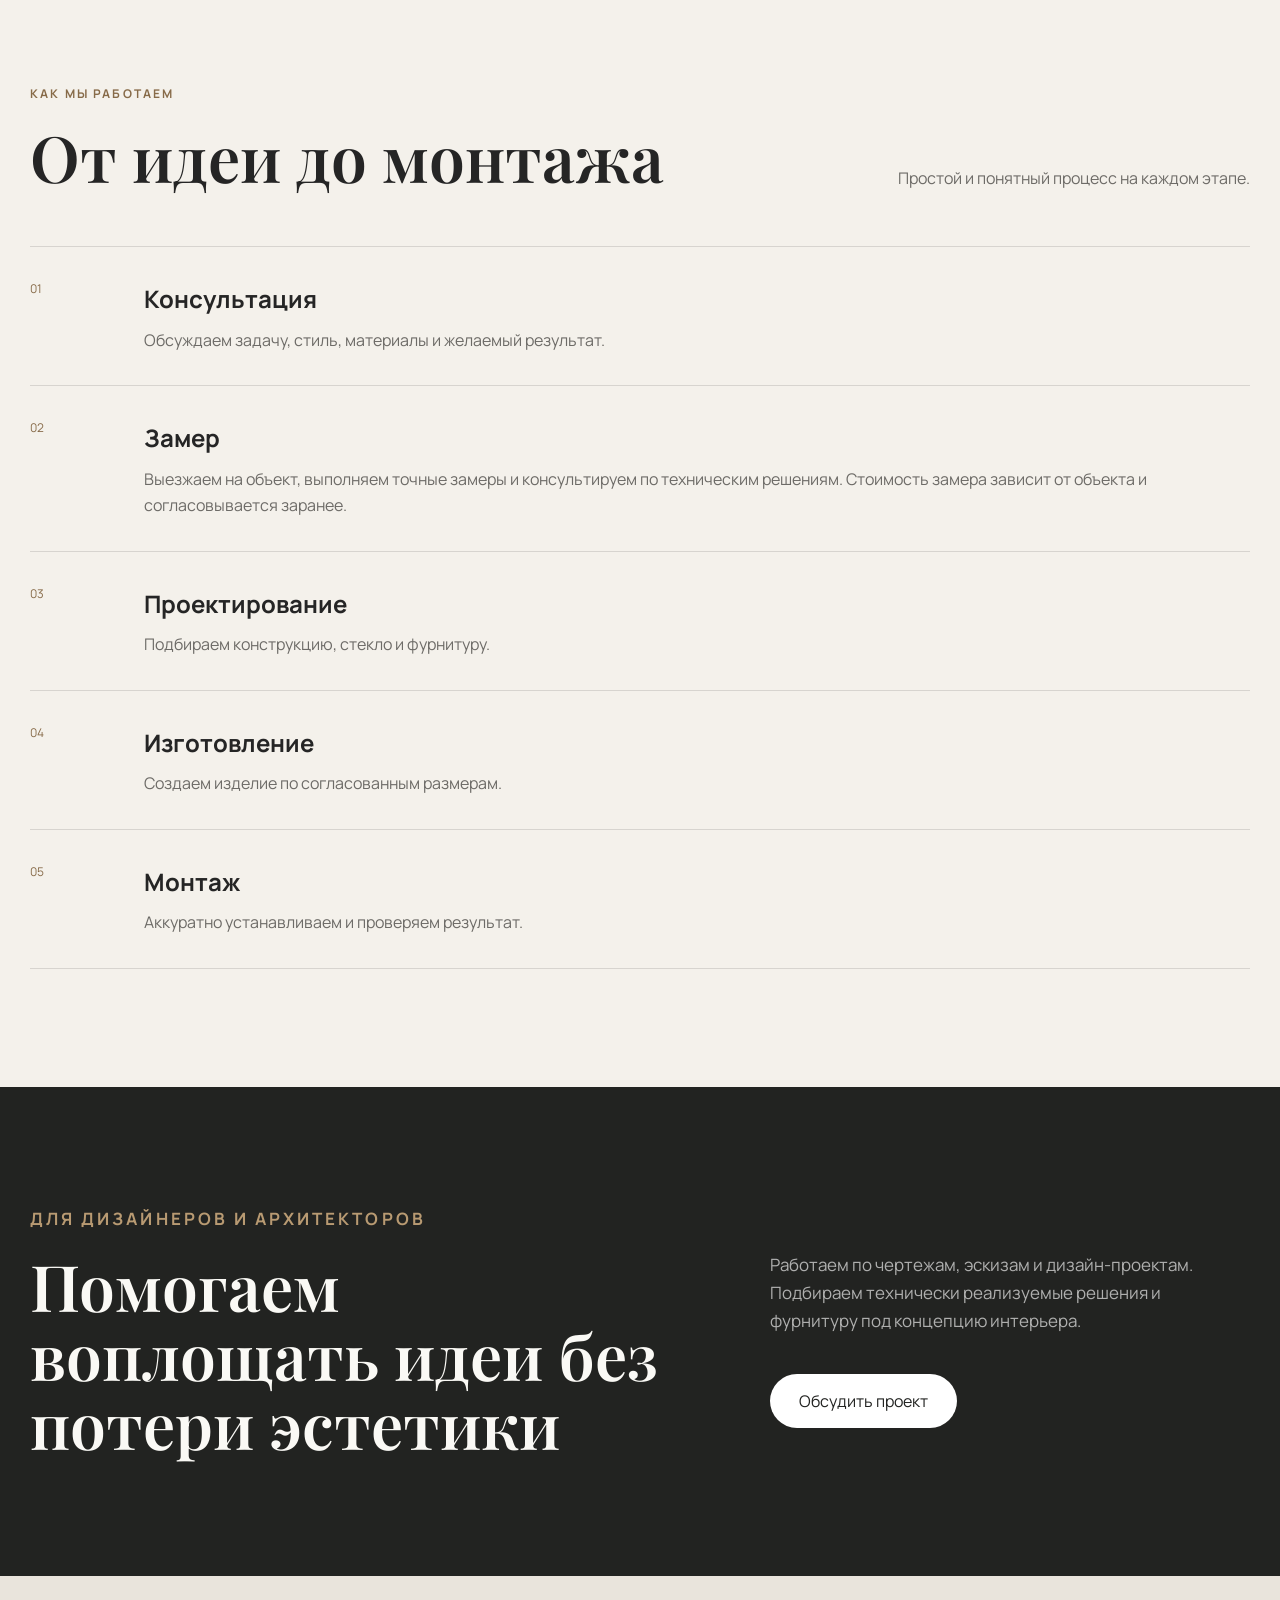
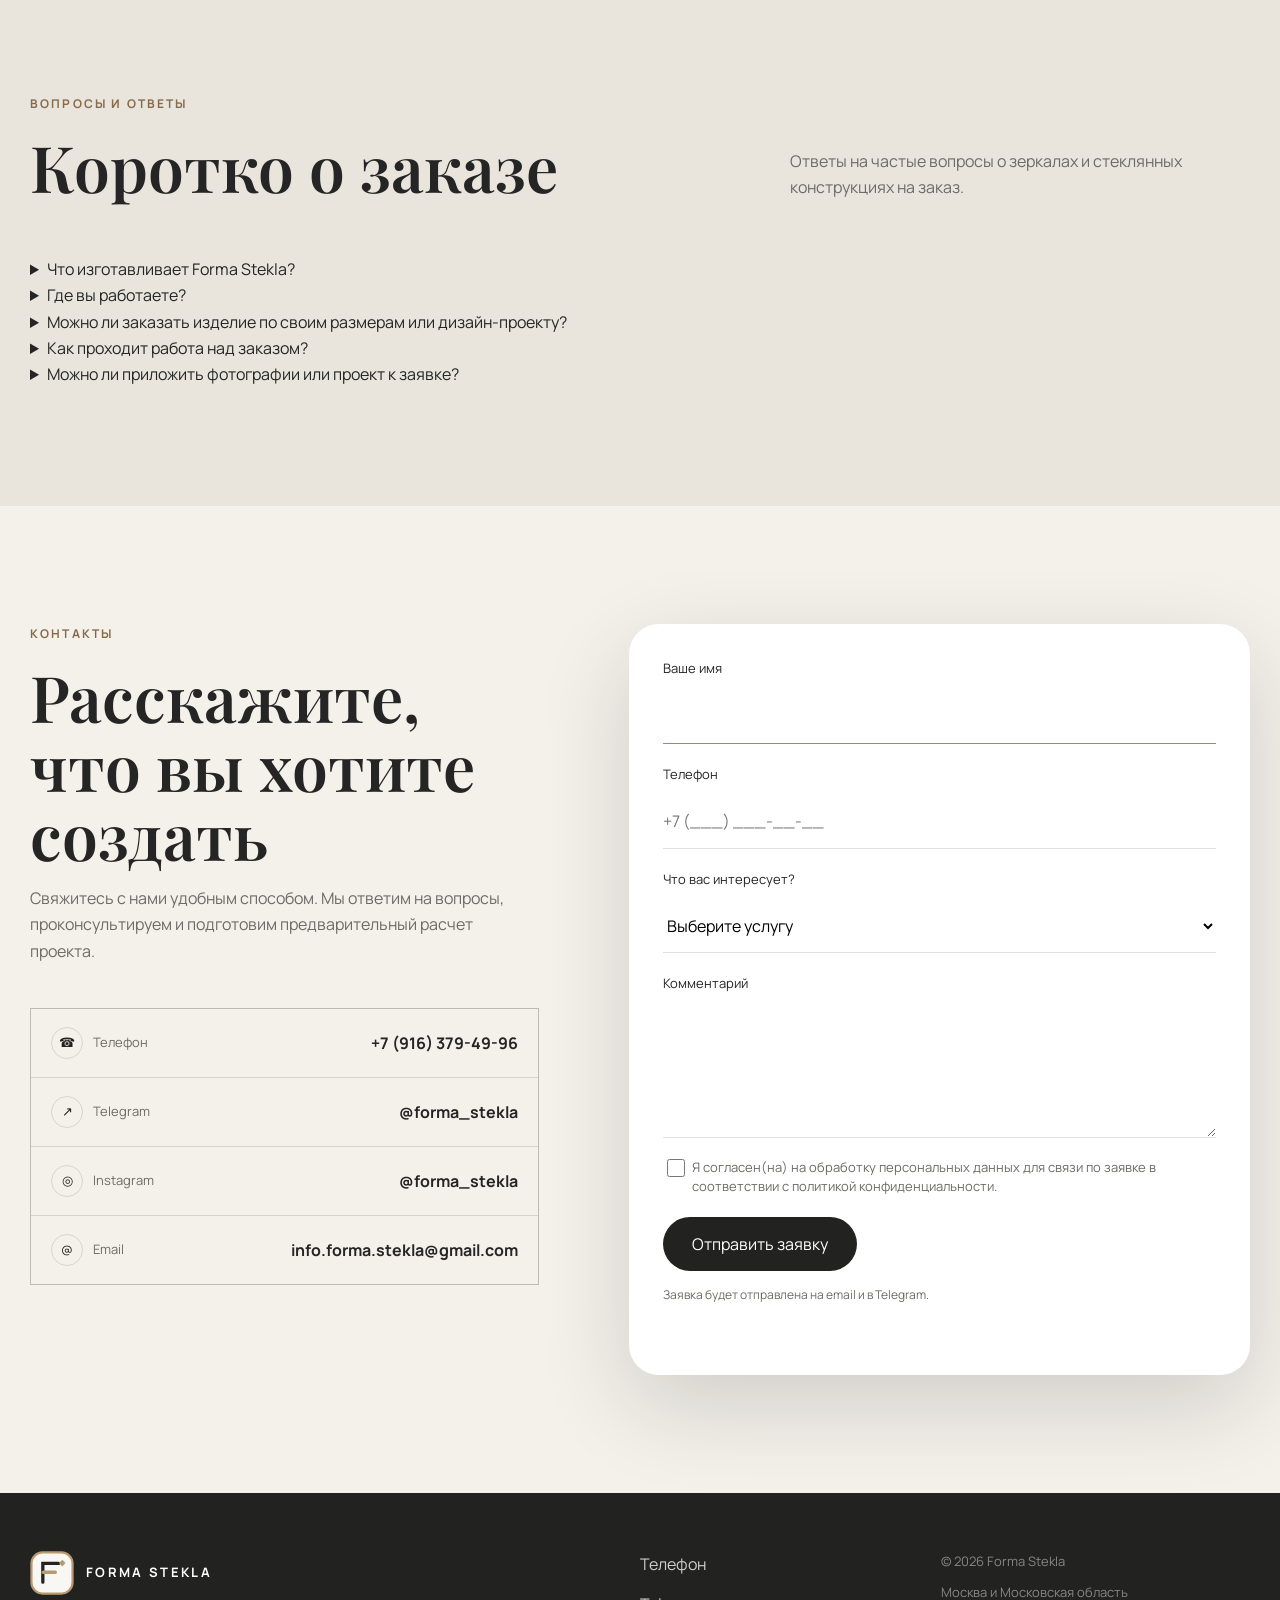
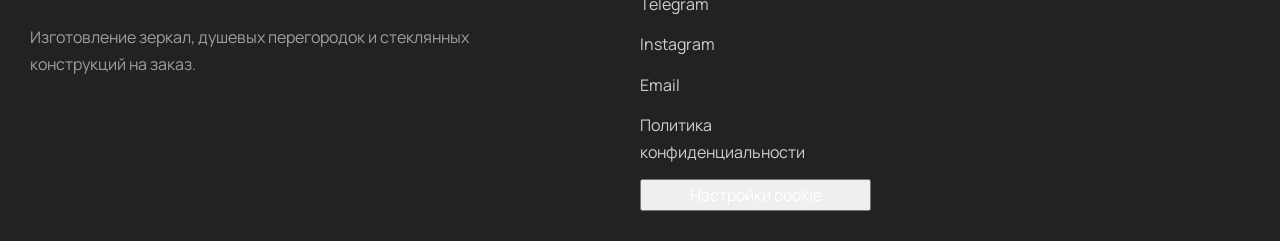
==== commit 53991c62: "Add files via upload SEO, AEO/GEO, cookies and privacy update" ====
--- a/index.html
+++ b/index.html
@@ -5,71 +5,147 @@
 <meta charset="utf-8"/>
 <meta content="width=device-width, initial-scale=1.0" name="viewport"/>
 <meta content="#f4f1eb" name="theme-color"/>
-<meta name="robots" content="index,follow,max-image-preview:large"/>
-<meta name="format-detection" content="telephone=yes"/>
-<meta content="Зеркала на заказ, душевые перегородки и стеклянные конструкции по индивидуальным размерам в Москве и Московской области. Замер, изготовление и монтаж." name="description"/>
-<meta content="Forma Stekla — зеркала и стеклянные конструкции на заказ в Москве" property="og:title"/>
-<meta content="Зеркала на заказ, душевые перегородки и стеклянные конструкции по индивидуальным размерам в Москве и Московской области." property="og:description"/>
+<meta content="index,follow,max-image-preview:large,max-snippet:-1,max-video-preview:-1" name="robots"/>
+<meta content="telephone=yes" name="format-detection"/>
+<meta content="Зеркала, душевые перегородки и стеклянные конструкции на заказ в Москве и Московской области. Индивидуальные размеры, проектирование, изготовление и монтаж — Forma Stekla." name="description"/>
+<meta content="Зеркала и стеклянные конструкции на заказ в Москве — Forma Stekla" property="og:title"/>
+<meta content="Индивидуальные зеркала, душевые перегородки и стеклянные конструкции. Проектирование, изготовление и монтаж в Москве и Московской области." property="og:description"/>
 <meta content="website" property="og:type"/>
-<meta content="https://forma-stekla.pages.dev/" property="og:url"/>
 <meta content="ru_RU" property="og:locale"/>
 <meta content="Forma Stekla" property="og:site_name"/>
 <meta content="https://forma-stekla.pages.dev/assets/img/hero.jpg" property="og:image"/>
 <title>Зеркала и стеклянные конструкции на заказ в Москве — Forma Stekla</title>
-<link rel="canonical" href="https://forma-stekla.pages.dev/"/>
-<link rel="icon" href="assets/img/favicon.svg" type="image/svg+xml"/>
+<link href="assets/img/favicon.svg" rel="icon" type="image/svg+xml"/>
+<link href="site.webmanifest" rel="manifest"/>
 <link href="https://fonts.googleapis.com" rel="preconnect"/>
 <link crossorigin="" href="https://fonts.gstatic.com" rel="preconnect"/>
 <link href="https://fonts.googleapis.com/css2?family=Manrope:wght@400;500;600;700&amp;family=Playfair+Display:wght@500;600;700&amp;display=swap" rel="stylesheet"/>
 <link href="assets/css/style.css" rel="stylesheet"/>
-
-<script type="application/ld+json">
-{
+<meta content="Forma Stekla" name="author"/><meta content="RU-MOW" name="geo.region"/><meta content="Москва" name="geo.placename"/><meta content="https://forma-stekla.pages.dev/" property="og:url"/><meta content="Интерьер со стеклянной конструкцией — Forma Stekla" property="og:image:alt"/><meta content="summary_large_image" name="twitter:card"/><meta content="Зеркала и стеклянные конструкции на заказ — Forma Stekla" name="twitter:title"/><meta content="Изготовление и монтаж зеркал, душевых перегородок и стеклянных конструкций в Москве и Московской области." name="twitter:description"/><meta content="https://forma-stekla.pages.dev/assets/img/hero.jpg" name="twitter:image"/><link href="https://forma-stekla.pages.dev/" rel="canonical"/><link href="https://forma-stekla.pages.dev/" hreflang="ru-RU" rel="alternate"/><link href="https://forma-stekla.pages.dev/" hreflang="x-default" rel="alternate"/><script type="application/ld+json">{
   "@context": "https://schema.org",
-  "@type": "LocalBusiness",
-  "name": "Forma Stekla",
-  "url": "https://forma-stekla.pages.dev/",
-  "image": "https://forma-stekla.pages.dev/assets/img/hero.jpg",
-  "telephone": "+79163794496",
-  "email": "info.forma.stekla@gmail.com",
-  "areaServed": [
+  "@graph": [
     {
-      "@type": "City",
-      "name": "Москва"
+      "@type": "Organization",
+      "@id": "https://forma-stekla.pages.dev/#organization",
+      "name": "Forma Stekla",
+      "url": "https://forma-stekla.pages.dev/",
+      "logo": "https://forma-stekla.pages.dev/assets/img/logo.svg",
+      "email": "info.forma.stekla@gmail.com",
+      "telephone": "+7-916-379-49-96",
+      "sameAs": [
+        "https://t.me/forma_stekla",
+        "https://www.instagram.com/forma_stekla/"
+      ],
+      "areaServed": [
+        {
+          "@type": "City",
+          "name": "Москва"
+        },
+        {
+          "@type": "AdministrativeArea",
+          "name": "Московская область"
+        }
+      ],
+      "knowsAbout": [
+        "зеркала на заказ",
+        "душевые перегородки",
+        "стеклянные перегородки",
+        "стеклянные ограждения",
+        "стеклянные двери"
+      ]
     },
     {
-      "@type": "AdministrativeArea",
-      "name": "Московская область"
-    }
-  ],
-  "description": "Изготовление зеркал на заказ, душевых перегородок и стеклянных конструкций по индивидуальным размерам.",
-  "makesOffer": [
-    {
-      "@type": "Offer",
-      "itemOffered": {
-        "@type": "Service",
-        "name": "Интерьерные зеркала на заказ"
+      "@type": "WebSite",
+      "@id": "https://forma-stekla.pages.dev/#website",
+      "url": "https://forma-stekla.pages.dev/",
+      "name": "Forma Stekla",
+      "inLanguage": "ru-RU",
+      "publisher": {
+        "@id": "https://forma-stekla.pages.dev/#organization"
       }
     },
     {
-      "@type": "Offer",
-      "itemOffered": {
-        "@type": "Service",
-        "name": "Душевые перегородки и стеклянные шторки"
-      }
+      "@type": "OfferCatalog",
+      "@id": "https://forma-stekla.pages.dev/#services",
+      "name": "Услуги Forma Stekla",
+      "itemListElement": [
+        {
+          "@type": "Offer",
+          "itemOffered": {
+            "@type": "Service",
+            "name": "Интерьерные зеркала на заказ",
+            "url": "https://forma-stekla.pages.dev/zerkala-na-zakaz/",
+            "areaServed": "Москва и Московская область"
+          }
+        },
+        {
+          "@type": "Offer",
+          "itemOffered": {
+            "@type": "Service",
+            "name": "Душевые перегородки и шторки на заказ",
+            "url": "https://forma-stekla.pages.dev/dushevye-peregorodki/",
+            "areaServed": "Москва и Московская область"
+          }
+        },
+        {
+          "@type": "Offer",
+          "itemOffered": {
+            "@type": "Service",
+            "name": "Стеклянные конструкции на заказ",
+            "url": "https://forma-stekla.pages.dev/steklyannye-konstrukcii/",
+            "areaServed": "Москва и Московская область"
+          }
+        }
+      ]
     },
     {
-      "@type": "Offer",
-      "itemOffered": {
-        "@type": "Service",
-        "name": "Стеклянные конструкции на заказ"
-      }
+      "@type": "FAQPage",
+      "@id": "https://forma-stekla.pages.dev/#faq",
+      "mainEntity": [
+        {
+          "@type": "Question",
+          "name": "Что изготавливает Forma Stekla?",
+          "acceptedAnswer": {
+            "@type": "Answer",
+            "text": "Forma Stekla проектирует, изготавливает и устанавливает интерьерные зеркала, душевые перегородки и шторки, стеклянные двери, перегородки, ограждения и нестандартные конструкции по индивидуальным размерам."
+          }
+        },
+        {
+          "@type": "Question",
+          "name": "Где вы работаете?",
+          "acceptedAnswer": {
+            "@type": "Answer",
+            "text": "Основной регион работы — Москва и Московская область."
+          }
+        },
+        {
+          "@type": "Question",
+          "name": "Можно ли заказать изделие по своим размерам или дизайн-проекту?",
+          "acceptedAnswer": {
+            "@type": "Answer",
+            "text": "Да. Мы работаем по индивидуальным размерам, эскизам, чертежам и дизайн-проектам, а техническое решение и фурнитуру подбираем под конкретный интерьер и задачу."
+          }
+        },
+        {
+          "@type": "Question",
+          "name": "Как проходит работа над заказом?",
+          "acceptedAnswer": {
+            "@type": "Answer",
+            "text": "Обычно работа включает консультацию, замер, проектирование, изготовление и монтаж. Стоимость замера зависит от объекта и согласовывается заранее."
+          }
+        },
+        {
+          "@type": "Question",
+          "name": "Можно ли приложить фотографии или проект к заявке?",
+          "acceptedAnswer": {
+            "@type": "Answer",
+            "text": "Да. В форме заявки можно приложить до трёх файлов: JPG, PNG, WEBP или PDF."
+          }
+        }
+      ]
     }
   ]
-}
-</script>
-
-</head>
+}</script></head>
 <body>
 <div aria-hidden="true" class="page-loader">
 <div class="loader-brand">FORMA STEKLA</div>
@@ -81,7 +157,7 @@
 <img alt="" src="assets/img/logo.svg"/>
 <span>FORMA STEKLA</span>
 </a>
-<button aria-expanded="false" aria-controls="mainNav" aria-label="Открыть меню" class="menu-toggle" type="button">
+<button aria-controls="mainNav" aria-expanded="false" aria-label="Открыть меню" class="menu-toggle" type="button">
 <span></span><span></span><span></span>
 </button>
 <nav aria-label="Главное меню" class="main-nav" id="mainNav">
@@ -89,7 +165,7 @@
 <a href="#services">Услуги</a>
 <a href="#portfolio">Портфолио</a>
 <a href="#process">Этапы</a>
-<a href="#contacts">Контакты</a>
+<a href="#faq">FAQ</a><a href="#contacts">Контакты</a>
 </nav>
 <button class="header-cta" data-open-modal="" type="button">Отправить заявку</button>
 </div>
@@ -101,11 +177,10 @@
 <div aria-hidden="true" class="hero-shimmer"></div>
 <div class="container hero-content hero-intro">
 <p class="hero-kicker">Москва и Московская область</p>
-<h1>Зеркала, душевые и стеклянные конструкции на заказ</h1>
+<h1>Зеркала и стеклянные конструкции на заказ в Москве</h1>
 <p class="hero-subtitle">
-          Проектируем, изготавливаем и устанавливаем интерьерные зеркала,
-          душевые перегородки и стеклянные конструкции по индивидуальным размерам
-          в Москве и Московской области.
+          Интерьерные зеркала, душевые перегородки и стеклянные конструкции
+          по индивидуальным размерам.
         </p>
 <div class="hero-actions">
 <button class="button button-light" data-open-modal="" type="button">Отправить заявку</button>
@@ -119,7 +194,6 @@
 </section>
 <section class="statement section" id="about">
 <div class="container statement-grid">
-
 <div class="reveal">
 <p class="eyebrow">О компании</p>
 <h2>Мы создаем не просто изделия из стекла</h2>
@@ -168,19 +242,19 @@
 <div class="service-list">
 <article class="service-row reveal">
 <span>01</span>
-<h3>Зеркала на заказ</h3>
-<p>Изготавливаем крупноформатные и фигурные зеркала по индивидуальным размерам, с подсветкой, в рамах и без них.</p>
-</article>
+<h3>Интерьерные зеркала</h3>
+<p>Крупноформатные, фигурные, с подсветкой, в рамах и без них.</p>
+<a class="service-more" href="/zerkala-na-zakaz/">Подробнее о зеркалах →</a></article>
 <article class="service-row reveal">
 <span>02</span>
-<h3>Душевые перегородки и шторки на заказ</h3>
-<p>Изготавливаем стеклянные душевые перегородки и шторки по размерам: стационарные, распашные и раздвижные решения с подбором фурнитуры.</p>
-</article>
+<h3>Душевые перегородки и шторки</h3>
+<p>Стационарные, распашные и раздвижные решения с разными видами фурнитуры.</p>
+<a class="service-more" href="/dushevye-peregorodki/">Подробнее о душевых →</a></article>
 <article class="service-row reveal">
 <span>03</span>
-<h3>Стеклянные конструкции на заказ</h3>
-<p>Проектируем и изготавливаем стеклянные перегородки, двери, лестничные ограждения и нестандартные изделия из стекла по индивидуальным размерам.</p>
-</article>
+<h3>Стеклянные конструкции</h3>
+<p>Лестничные ограждения, двери, перегородки и нестандартные изделия из стекла.</p>
+<a class="service-more" href="/steklyannye-konstrukcii/">Подробнее о конструкциях →</a></article>
 </div>
 </div>
 </section>
@@ -251,7 +325,7 @@
 </div>
 </div>
 </section>
-<section class="contacts section" id="contacts">
+<section class="faq section section-soft" id="faq"><div class="container"><div class="section-heading reveal"><div><p class="eyebrow">Вопросы и ответы</p><h2>Коротко о заказе</h2></div><p>Ответы на частые вопросы о зеркалах и стеклянных конструкциях на заказ.</p></div><div class="faq-list"><details class="faq-item reveal"><summary>Что изготавливает Forma Stekla?</summary><p>Forma Stekla проектирует, изготавливает и устанавливает интерьерные зеркала, душевые перегородки и шторки, стеклянные двери, перегородки, ограждения и нестандартные конструкции по индивидуальным размерам.</p></details><details class="faq-item reveal"><summary>Где вы работаете?</summary><p>Основной регион работы — Москва и Московская область.</p></details><details class="faq-item reveal"><summary>Можно ли заказать изделие по своим размерам или дизайн-проекту?</summary><p>Да. Мы работаем по индивидуальным размерам, эскизам, чертежам и дизайн-проектам, а техническое решение и фурнитуру подбираем под конкретный интерьер и задачу.</p></details><details class="faq-item reveal"><summary>Как проходит работа над заказом?</summary><p>Обычно работа включает консультацию, замер, проектирование, изготовление и монтаж. Стоимость замера зависит от объекта и согласовывается заранее.</p></details><details class="faq-item reveal"><summary>Можно ли приложить фотографии или проект к заявке?</summary><p>Да. В форме заявки можно приложить до трёх файлов: JPG, PNG, WEBP или PDF.</p></details></div></div></section><section class="contacts section" id="contacts">
 <div class="container contacts-grid">
 <div class="reveal">
 <p class="eyebrow">Контакты</p>
@@ -260,21 +334,17 @@
             Свяжитесь с нами удобным способом. Мы ответим на вопросы, проконсультируем и подготовим предварительный расчет проекта.
           </p>
 <div class="contact-list">
-<a href="tel:+79163794496"><span data-icon="☎">Телефон</span><strong>+7(916)3794496</strong></a>
+<a href="tel:+7916379496"><span data-icon="☎">Телефон</span><strong>+7 (916) 379-49-96</strong></a>
+<a href="https://t.me/forma_stekla" rel="noopener noreferrer" target="_blank"><span data-icon="↗">Telegram</span><strong>@forma_stekla</strong></a>
+<a href="https://www.instagram.com/forma_stekla/" rel="noopener noreferrer" target="_blank"><span data-icon="◎">Instagram</span><strong>@forma_stekla</strong></a>
 <a href="mailto:info.forma.stekla@gmail.com"><span data-icon="@">Email</span><strong>info.forma.stekla@gmail.com</strong></a>
-<div class="contact-item"><span data-icon="⌖">Регион работы</span><strong>Москва и Московская область</strong></div>
-</div>
-</div>
-<form class="contact-form reveal" id="contactForm" action="https://api.web3forms.com/submit" method="post" novalidate>
-<input name="access_key" value="21b915fd-41ea-4618-a0ed-00251eb845a4" type="hidden"/>
-<input name="subject" value="Новая заявка с сайта Forma Stekla" type="hidden"/>
-<input name="from_name" value="Forma Stekla — сайт" type="hidden"/>
-<input class="hp-field" name="website" tabindex="-1" autocomplete="off" aria-hidden="true" type="text"/>
-<input name="form_source" value="Форма в разделе Контакты" type="hidden"/>
-<input name="submitted_at" value="" type="hidden"/>
-<input name="page_url" value="" type="hidden"/>
-<label><span>Ваше имя</span><input name="name" required minlength="2" maxlength="100" autocomplete="name" type="text"/></label>
-<label><span>Телефон</span><input name="phone" required minlength="10" maxlength="30" autocomplete="tel" inputmode="tel" placeholder="+7 (___) ___-__-__" type="tel"/></label>
+</div>
+</div>
+<form action="/.netlify/functions/submit" class="contact-form reveal" enctype="multipart/form-data" id="contactForm" method="post" novalidate="">
+<input aria-hidden="true" autocomplete="off" class="hp-field" name="website" tabindex="-1" type="text"/>
+<input name="form_source" type="hidden" value="Форма в разделе Контакты"/>
+<label><span>Ваше имя</span><input autocomplete="name" maxlength="100" minlength="2" name="name" required="" type="text"/></label>
+<label><span>Телефон</span><input autocomplete="tel" inputmode="tel" maxlength="30" minlength="10" name="phone" placeholder="+7 (___) ___-__-__" required="" type="tel"/></label>
 <label>
 <span>Что вас интересует?</span>
 <select name="service">
@@ -285,82 +355,33 @@
 <option>Другое</option>
 </select>
 </label>
-<label><span>Комментарий</span><textarea name="message" maxlength="2000" rows="4"></textarea></label>
-<label class="consent-field"><input name="consent" required type="checkbox"/><span>Я согласен(на) на обработку персональных данных для связи по заявке и ознакомлен(а) с <a href="#privacy-policy">Политикой конфиденциальности</a>.</span></label>
+<label><span>Комментарий</span><textarea maxlength="2000" name="message" rows="4"></textarea></label>
+<label class="consent-field"><input name="consent" required="" type="checkbox"/><span>Я согласен(на) на обработку персональных данных для связи по заявке в соответствии с <a href="/privacy/" rel="noopener" target="_blank">политикой конфиденциальности</a>.</span></label>
 <button class="button button-dark" type="submit"><span class="button-label">Отправить заявку</span></button>
-<p class="form-note">Заявка придёт на email. Фотографии, чертежи и дизайн-проекты можно отправить на email: <a href="mailto:info.forma.stekla@gmail.com">info.forma.stekla@gmail.com</a>.</p>
-<p class="form-status" role="status" aria-live="polite"></p>
+<p class="form-note">Заявка будет отправлена на email и в Telegram.</p>
+<p aria-live="polite" class="form-status" role="status"></p>
 </form>
 </div>
 </section>
-
-<section class="privacy section section-soft" id="privacy-policy">
-  <div class="container privacy-inner">
-    <p class="eyebrow">Правовая информация</p>
-    <h2>Политика конфиденциальности</h2>
-
-    <div class="privacy-copy">
-      <p>
-        Настоящая политика описывает, какие данные могут обрабатываться при использовании сайта Forma Stekla
-        и отправке заявки через формы обратной связи.
-      </p>
-
-      <h3>Какие данные мы получаем</h3>
-      <p>
-        При отправке формы пользователь может указать имя, номер телефона, выбранную услугу и комментарий.
-        Эти данные используются только для связи по заявке, консультации и подготовки предварительного расчета.
-      </p>
-
-      <h3>Как используются данные</h3>
-      <p>
-        Данные не публикуются на сайте и используются для обработки обращения пользователя.
-        Для отправки формы сайт использует сторонний сервис Web3Forms.
-      </p>
-
-      <h3>Файлы cookie и локальное хранилище</h3>
-      <p>
-        Сайт может сохранять техническую информацию в браузере пользователя, чтобы запомнить выбор
-        относительно cookie-баннера и обеспечить корректную работу интерфейса. Аналитические и рекламные
-        cookie в текущей версии сайта не используются.
-      </p>
-
-      <h3>Контакты</h3>
-      <p>
-        По вопросам обработки данных можно обратиться по адресу
-        <a href="mailto:info.forma.stekla@gmail.com">info.forma.stekla@gmail.com</a>.
-      </p>
-
-      <p class="privacy-note">
-        Эта страница является базовым шаблоном политики для сайта. Перед использованием в качестве
-        окончательного юридического документа рекомендуется проверить ее у специалиста с учетом статуса
-        владельца сайта и применимых требований законодательства.
-      </p>
-    </div>
-  </div>
-</section>
-
 </main>
-<div class="quick-contact" aria-label="Быстрая связь">
-  <a class="quick-contact-link" href="tel:+79163794496" aria-label="Позвонить">☎</a>
-</div>
-<footer class="site-footer"><div class="container footer-premium"><div class="footer-intro"><a class="brand footer-brand" href="#top"><img alt="" src="assets/img/logo.svg"/><span>FORMA STEKLA</span></a><p>Изготовление зеркал, душевых перегородок и стеклянных конструкций на заказ.</p></div><div class="footer-links"><a href="tel:+79163794496">Телефон</a><a href="mailto:info.forma.stekla@gmail.com">Email</a><a href="#privacy-policy">Политика конфиденциальности</a></div><div class="footer-meta"><p>© <span id="year"></span> Forma Stekla</p><p>Москва и Московская область</p></div></div></footer>
+<div aria-label="Быстрая связь" class="quick-contact">
+<a aria-label="Позвонить" class="quick-contact-link" href="tel:+7916379496">☎</a>
+<a aria-label="Написать в Telegram" class="quick-contact-link" href="https://t.me/forma_stekla" rel="noopener noreferrer" target="_blank">T</a>
+</div>
+<button class="install-app" hidden="" id="installApp" type="button">Установить сайт</button>
+<footer class="site-footer"><div class="container footer-premium"><div class="footer-intro"><a class="brand footer-brand" href="#top"><img alt="" src="assets/img/logo.svg"/><span>FORMA STEKLA</span></a><p>Изготовление зеркал, душевых перегородок и стеклянных конструкций на заказ.</p></div><div class="footer-links"><a href="tel:+7916379496">Телефон</a><a href="https://t.me/forma_stekla" rel="noopener noreferrer" target="_blank">Telegram</a><a href="https://www.instagram.com/forma_stekla/" rel="noopener noreferrer" target="_blank">Instagram</a><a href="mailto:info.forma.stekla@gmail.com">Email</a><a href="/privacy/">Политика конфиденциальности</a><button class="footer-cookie-button" id="cookieSettings" type="button">Настройки cookie</button></div><div class="footer-meta"><p>© <span id="year"></span> Forma Stekla</p><p>Москва и Московская область</p></div></div></footer>
 <dialog class="estimate-modal" id="estimateModal">
 <button aria-label="Закрыть" class="modal-close" data-close-modal="" type="button">×</button>
 <div class="modal-content">
 <p class="eyebrow">Отправить заявку</p>
 <h2>Расскажите о проекте</h2>
-<p>Заполните короткую форму. Фотографию, чертёж или дизайн-проект можно отправить нам на email после заявки.</p>
-<form id="estimateForm" action="https://api.web3forms.com/submit" method="post" novalidate>
-<input name="access_key" value="21b915fd-41ea-4618-a0ed-00251eb845a4" type="hidden"/>
-<input name="subject" value="Новая заявка с сайта Forma Stekla" type="hidden"/>
-<input name="from_name" value="Forma Stekla — сайт" type="hidden"/>
-<input class="hp-field" name="website" tabindex="-1" autocomplete="off" aria-hidden="true" type="text"/>
-<input name="form_source" value="Модальное окно" type="hidden"/>
-<input name="submitted_at" value="" type="hidden"/>
-<input name="page_url" value="" type="hidden"/>
+<p>Заполните короткую форму и приложите фотографию или дизайн-проект.</p>
+<form action="/.netlify/functions/submit" enctype="multipart/form-data" id="estimateForm" method="post" novalidate="">
+<input aria-hidden="true" autocomplete="off" class="hp-field" name="website" tabindex="-1" type="text"/>
+<input name="form_source" type="hidden" value="Модальное окно"/>
 <div class="form-row">
-<label><span>Имя</span><input name="name" required minlength="2" maxlength="100" autocomplete="name" type="text"/></label>
-<label><span>Телефон</span><input name="phone" required minlength="10" maxlength="30" autocomplete="tel" inputmode="tel" placeholder="+7 (___) ___-__-__" type="tel"/></label>
+<label><span>Имя</span><input autocomplete="name" maxlength="100" minlength="2" name="name" required="" type="text"/></label>
+<label><span>Телефон</span><input autocomplete="tel" inputmode="tel" maxlength="30" minlength="10" name="phone" placeholder="+7 (___) ___-__-__" required="" type="tel"/></label>
 </div>
 <fieldset>
 <legend>Выберите направление</legend>
@@ -371,11 +392,16 @@
 <label><input name="service" type="radio" value="Стеклянная конструкция"/><span>Другое</span></label>
 </div>
 </fieldset>
-<label><span>Комментарий</span><textarea name="message" maxlength="2000" placeholder="Размеры, особенности помещения, пожелания" rows="4"></textarea></label>
-<p class="form-note">Фотографии, чертежи и дизайн-проекты можно отправить на email: <a href="mailto:info.forma.stekla@gmail.com">info.forma.stekla@gmail.com</a>.</p>
-<label class="consent-field"><input name="consent" required type="checkbox"/><span>Я согласен(на) на обработку персональных данных для связи по заявке и ознакомлен(а) с <a href="#privacy-policy">Политикой конфиденциальности</a>.</span></label>
+<label><span>Комментарий</span><textarea maxlength="2000" name="message" placeholder="Размеры, особенности помещения, пожелания" rows="4"></textarea></label>
+<label class="file-field">
+<span>Фотография или дизайн-проект</span>
+<input accept="image/jpeg,image/png,image/webp,application/pdf" data-max-files="3" multiple="" name="attachments" type="file"/>
+<small>До 3 файлов: JPG, PNG, WEBP или PDF. Изображения будут автоматически уменьшены перед отправкой.</small>
+<div aria-live="polite" class="file-summary"></div>
+</label>
+<label class="consent-field"><input name="consent" required="" type="checkbox"/><span>Я согласен(на) на обработку персональных данных для связи по заявке в соответствии с <a href="/privacy/" rel="noopener" target="_blank">политикой конфиденциальности</a>.</span></label>
 <button class="button button-dark" type="submit"><span class="button-label">Отправить заявку</span></button>
-<p class="form-status" role="status" aria-live="polite"></p>
+<p aria-live="polite" class="form-status" role="status"></p>
 </form>
 </div>
 </dialog>
@@ -385,52 +411,20 @@
 <img alt="" src=""/>
 <button aria-label="Следующее фото" class="lightbox-nav lightbox-next" type="button">→</button>
 </dialog>
-
-<div class="cookie-banner" id="cookieBanner" role="dialog" aria-live="polite" aria-label="Настройки cookie" hidden>
-  <div class="cookie-banner__content">
-    <div>
-      <strong>Мы используем файлы cookie</strong>
-      <p>
-        Сайт использует только технические данные браузера, необходимые для корректной работы и запоминания
-        вашего выбора. Аналитические и рекламные cookie сейчас не используются.
-        <a href="#privacy-policy">Подробнее</a>
-      </p>
-    </div>
-    <div class="cookie-banner__actions">
-      <button class="button button-dark" id="acceptCookies" type="button">Принять</button>
-    </div>
-  </div>
-</div>
-
-<div class="toast" id="siteToast" role="status" aria-live="polite" aria-atomic="true"></div>
-
-<script>
-(function () {
-  const storageKey = "formaSteklaCookieConsent";
-  const banner = document.getElementById("cookieBanner");
-  const acceptButton = document.getElementById("acceptCookies");
-
-  if (!banner || !acceptButton) return;
-
-  try {
-    const consent = localStorage.getItem(storageKey);
-    if (!consent) {
-      banner.hidden = false;
-    }
-
-    acceptButton.addEventListener("click", function () {
-      localStorage.setItem(storageKey, "accepted");
-      banner.hidden = true;
-    });
-  } catch (error) {
-    banner.hidden = false;
-    acceptButton.addEventListener("click", function () {
-      banner.hidden = true;
-    });
-  }
-})();
-</script>
-
+<div aria-atomic="true" aria-live="polite" class="toast" id="siteToast" role="status"></div>
+<!-- Cookie consent -->
+<div aria-describedby="cookieConsentText" aria-labelledby="cookieConsentTitle" aria-modal="false" class="cookie-consent" hidden="" id="cookieConsent" role="dialog">
+<button aria-label="Отказаться и закрыть уведомление" class="cookie-consent-close" id="cookieConsentClose" type="button">×</button>
+<div class="cookie-consent-copy">
+<p class="cookie-consent-eyebrow">Конфиденциальность</p>
+<p class="cookie-consent-title" id="cookieConsentTitle">Cookie на сайте Forma Stekla</p>
+<p class="cookie-consent-text" id="cookieConsentText">Мы используем необходимые технологии для работы сайта. Дополнительные cookie — только с вашего согласия. Подробнее в <a href="/privacy/">политике конфиденциальности</a>.</p>
+</div>
+<div class="cookie-consent-actions">
+<button class="button cookie-consent-reject" id="cookieConsentReject" type="button">Отказаться</button>
+<button class="button button-dark cookie-consent-accept" id="cookieConsentAccept" type="button">Принять</button>
+</div>
+</div>
 <script src="assets/js/app.js"></script>
 </body>
 </html>
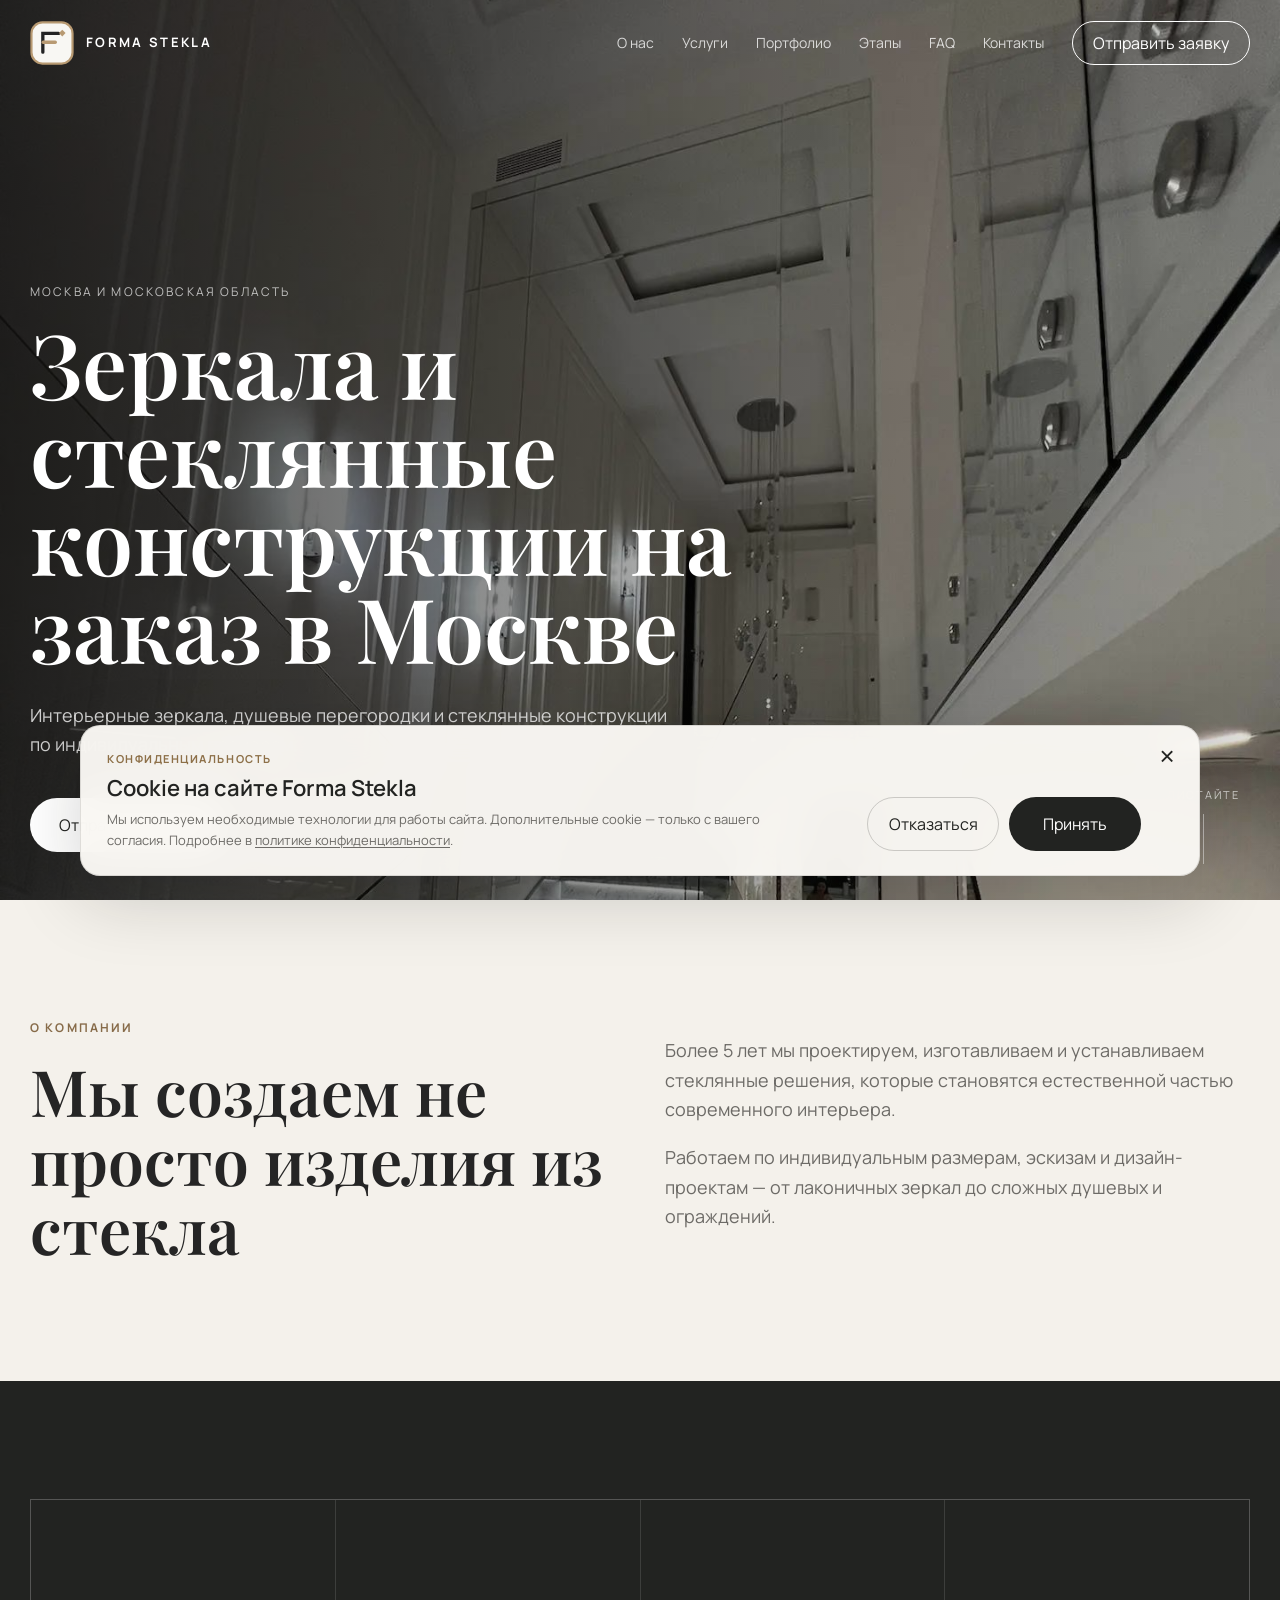
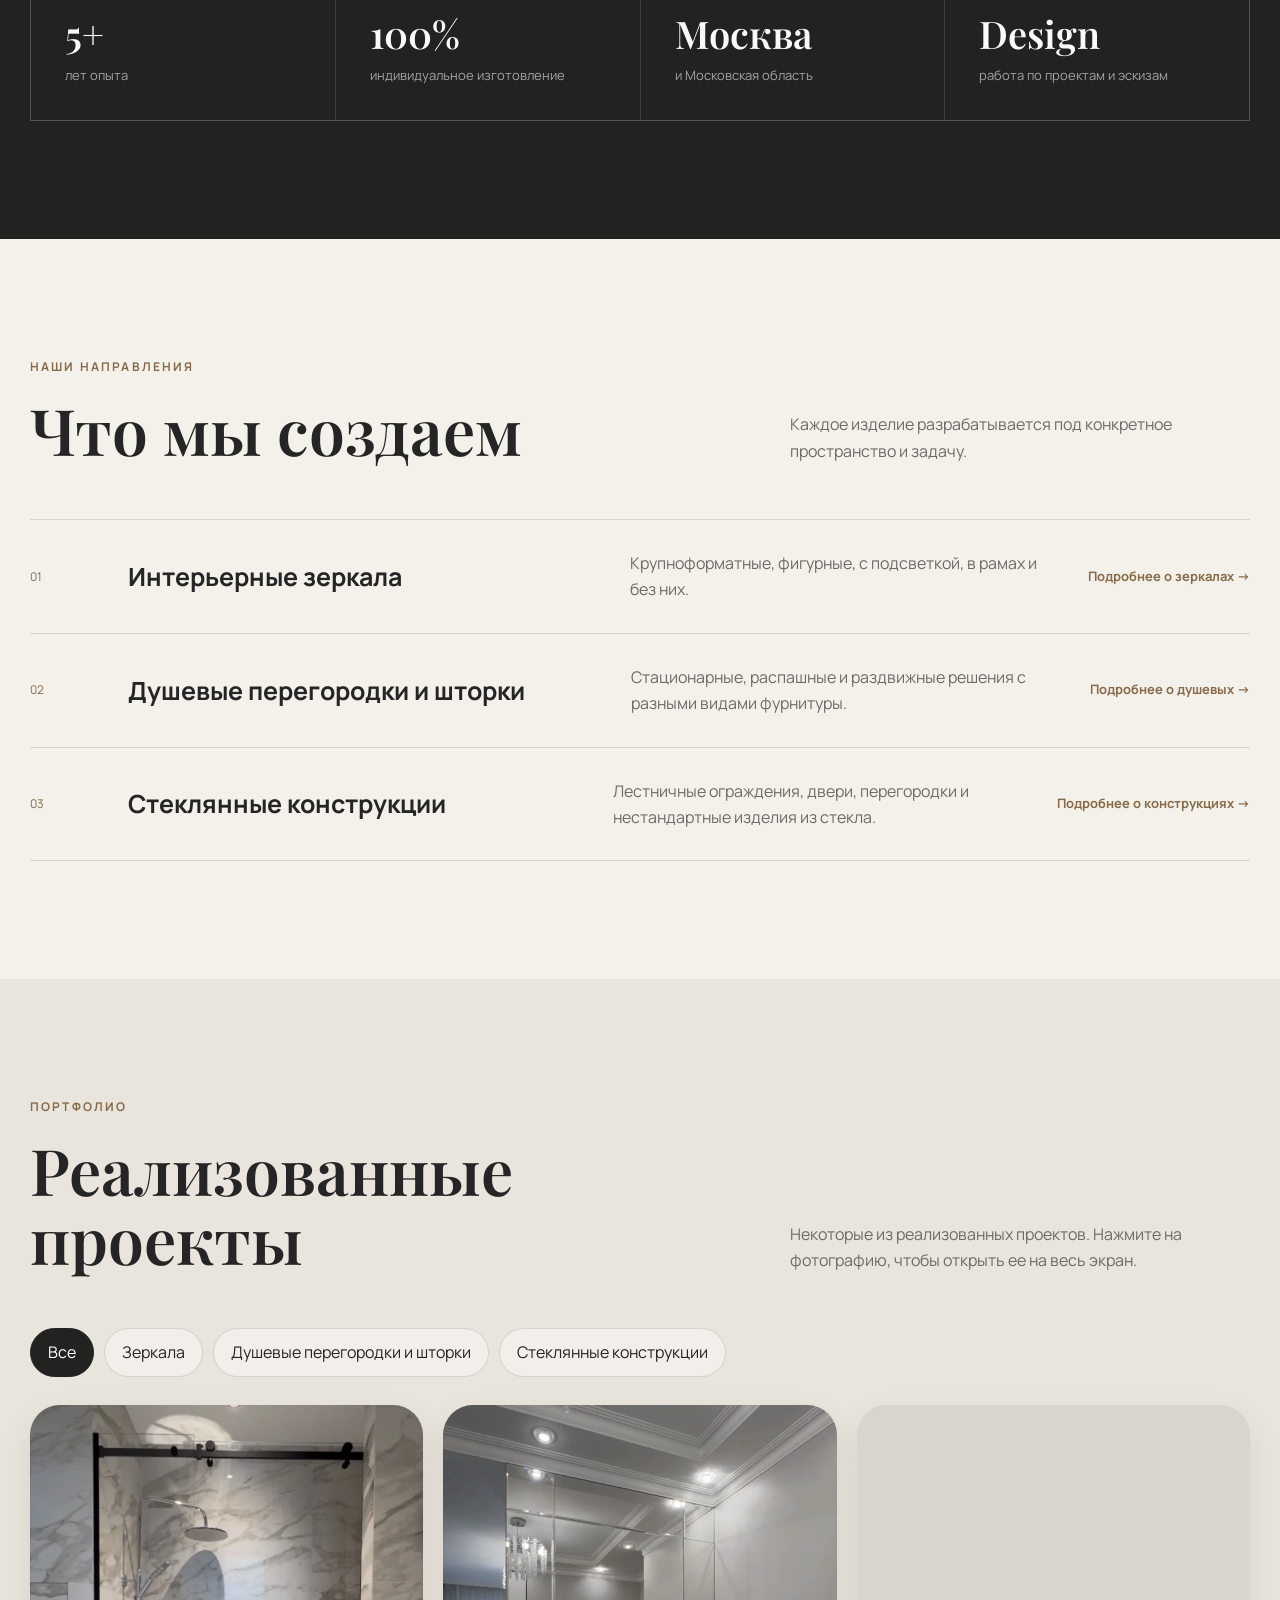
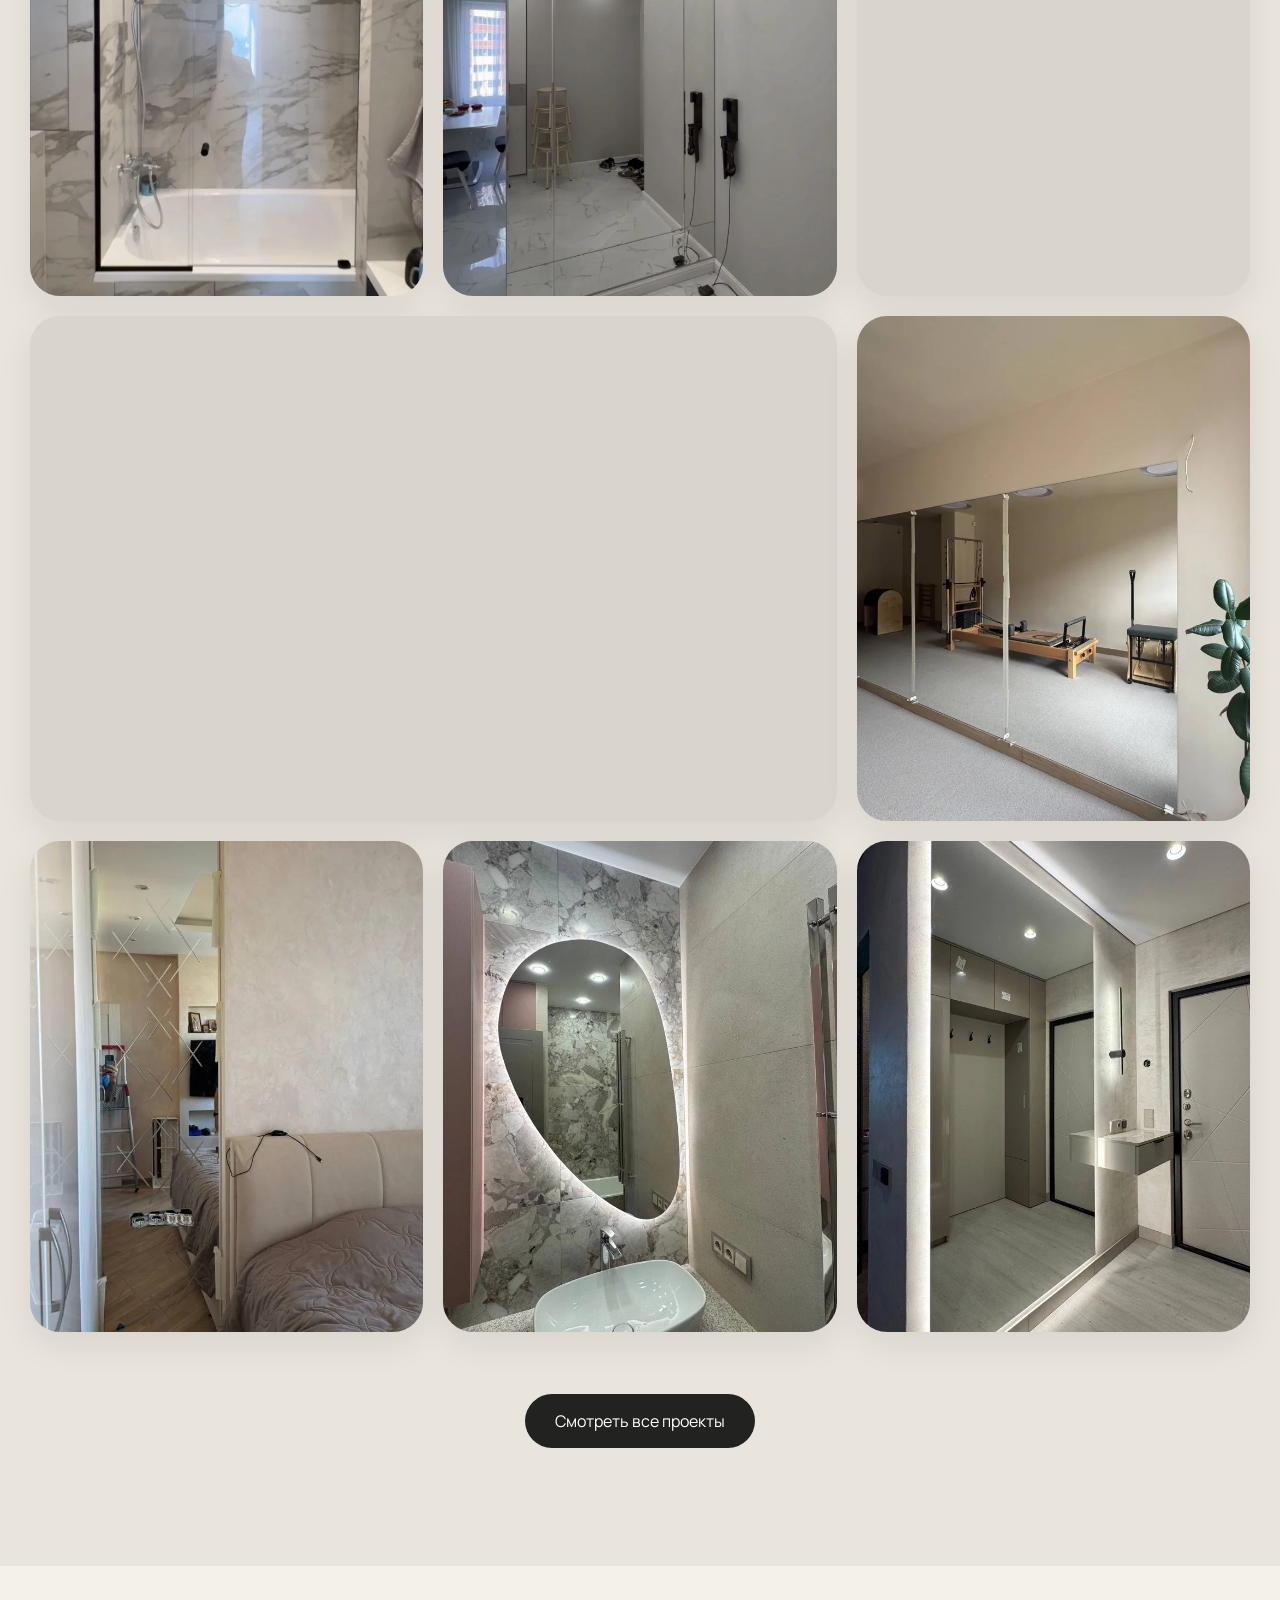
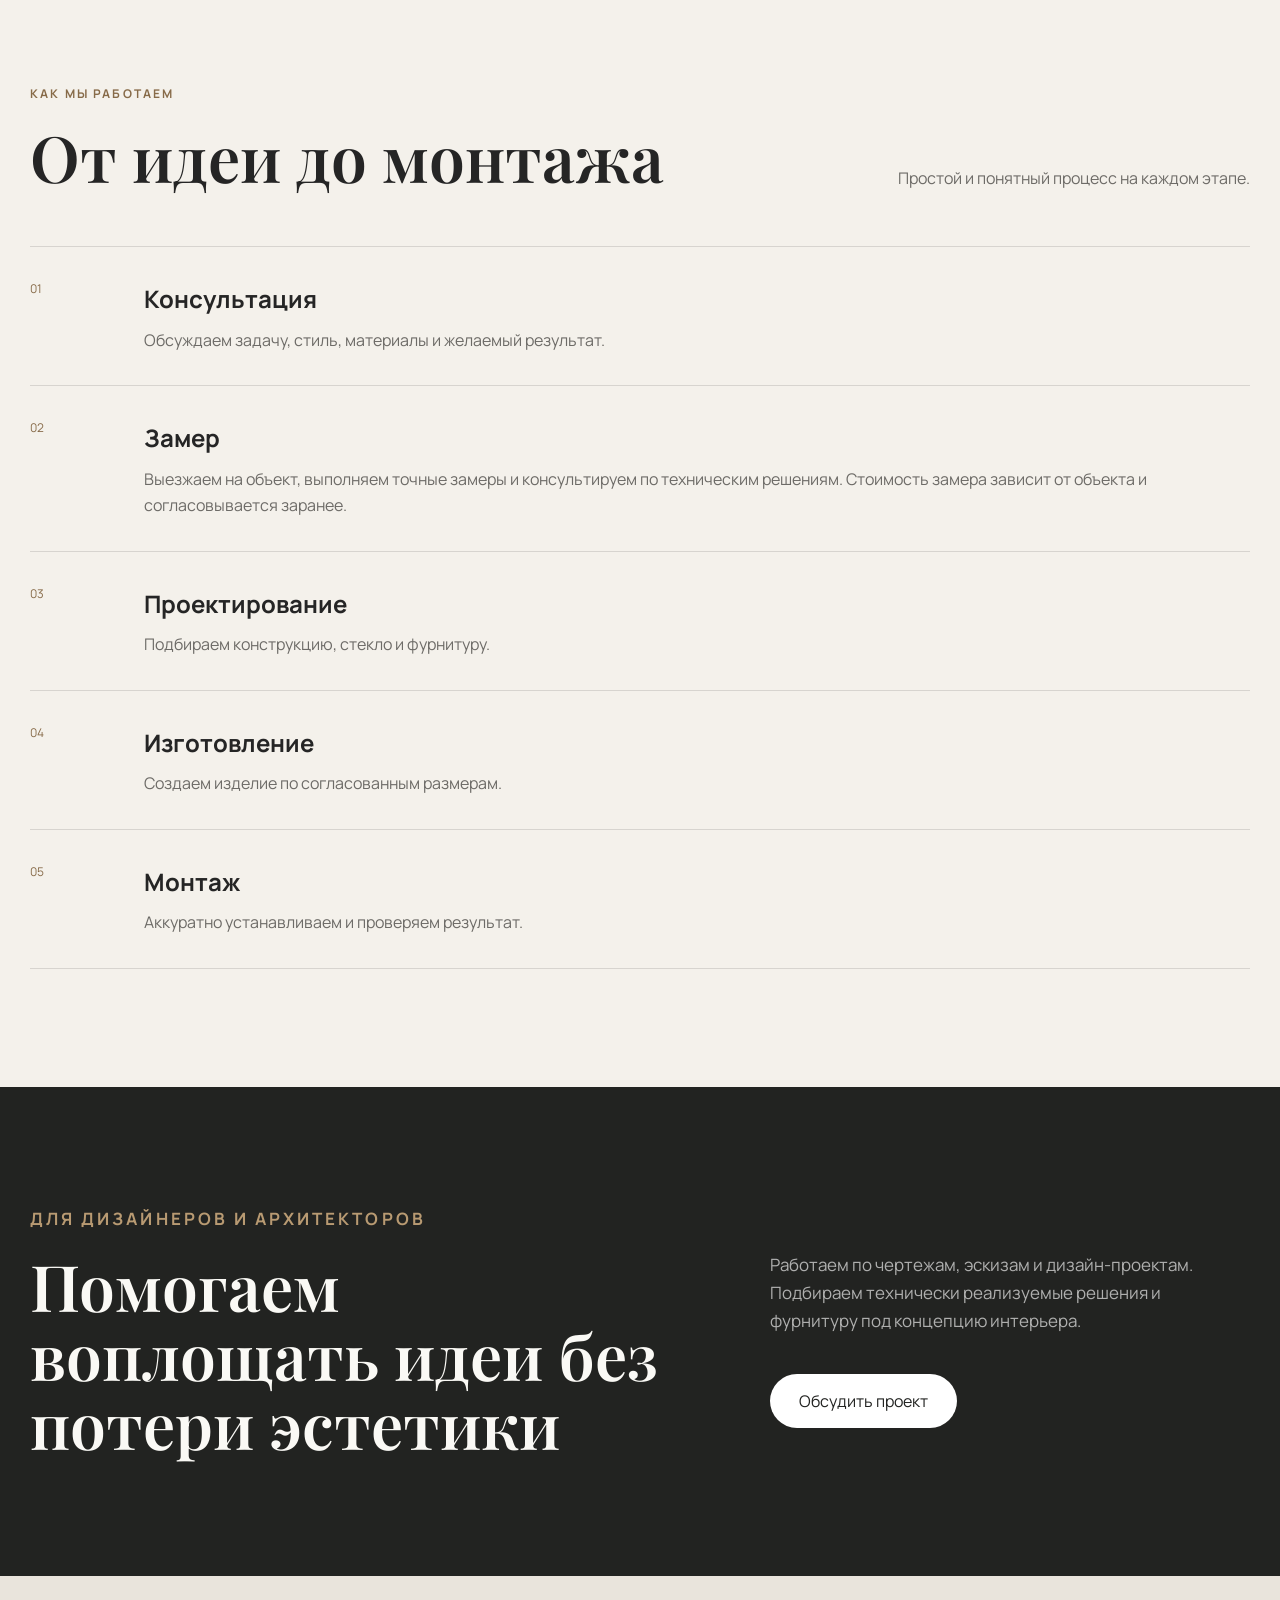
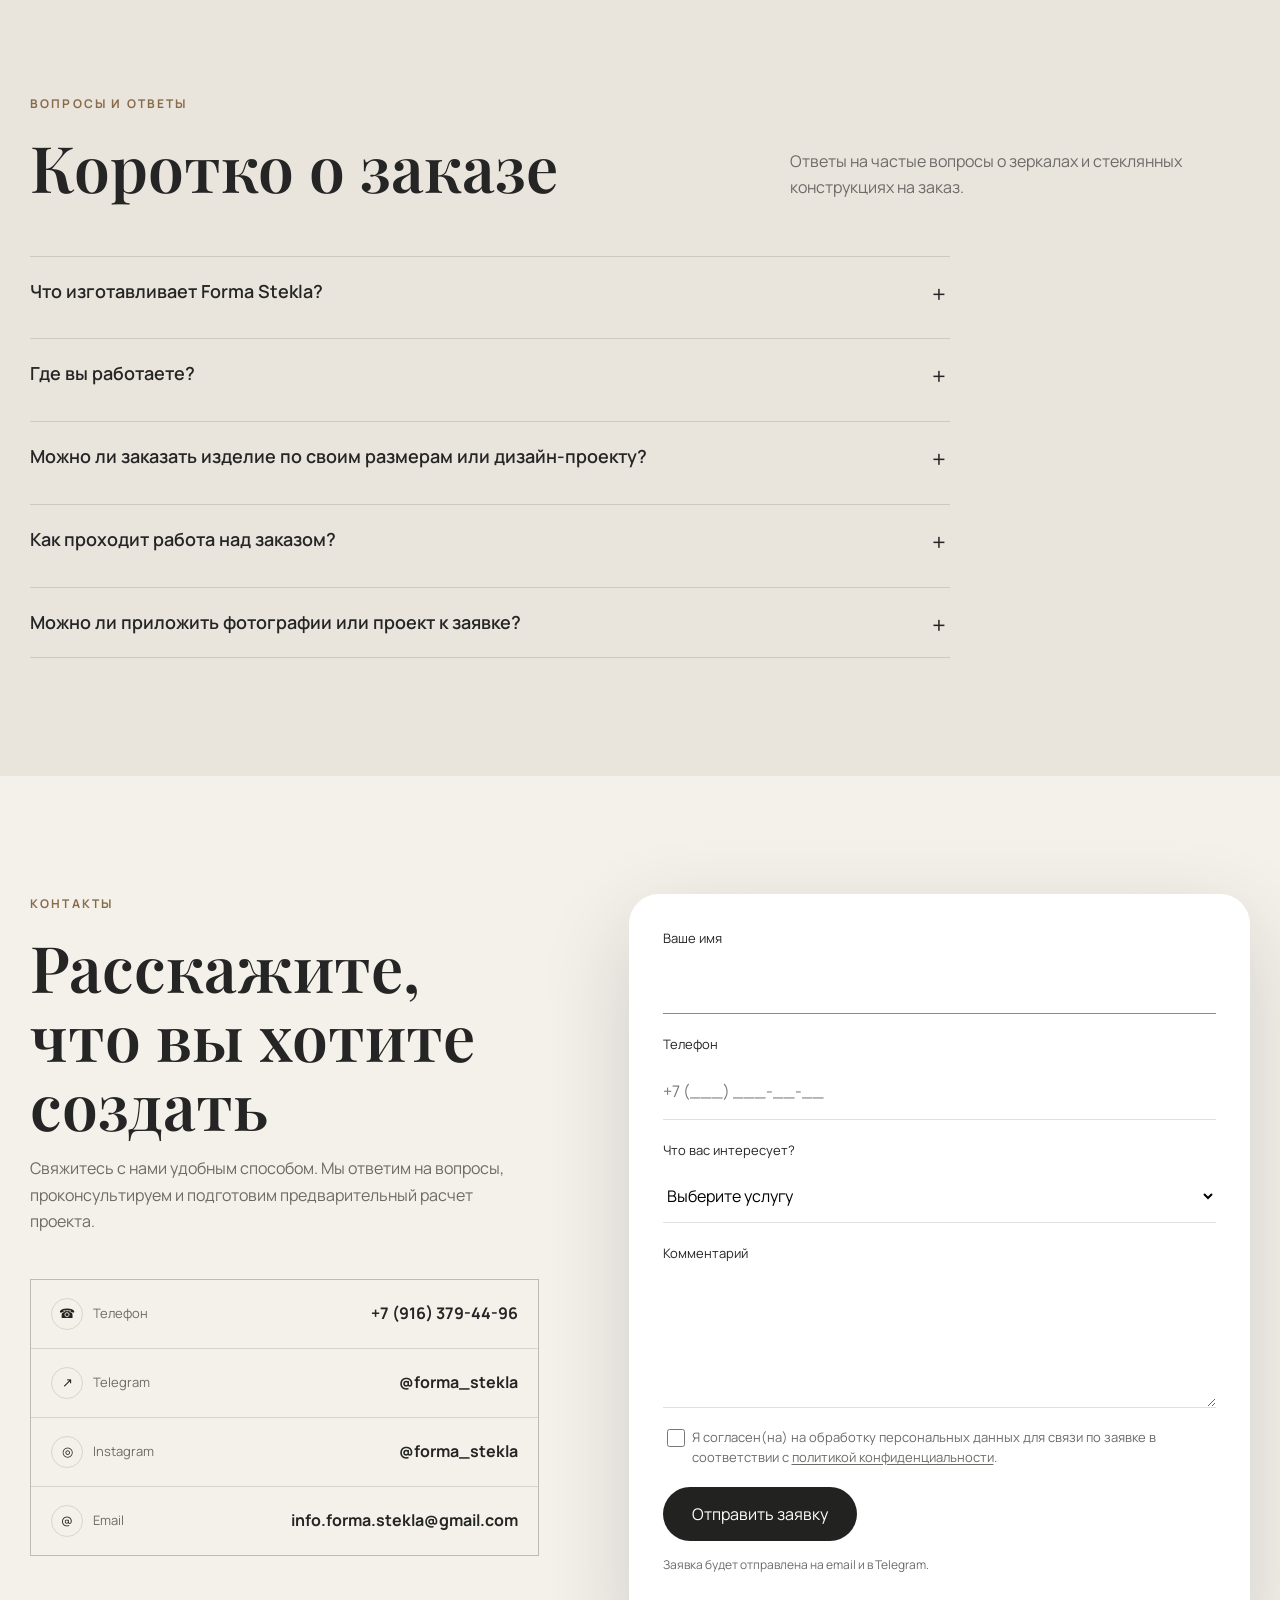
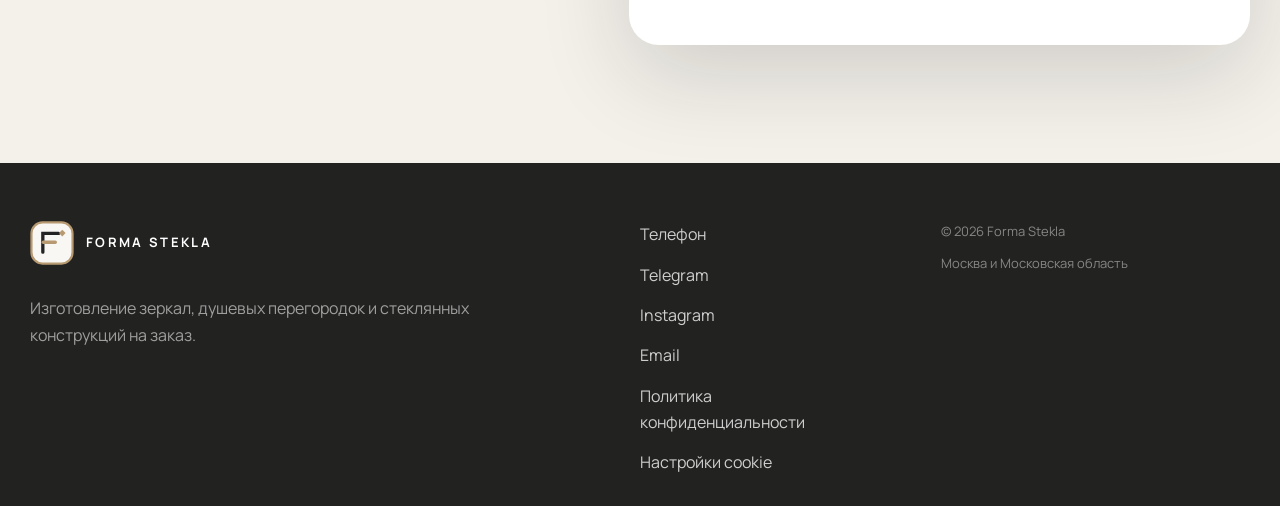
==== commit a84d5ce5: "Add files via upload" ====
--- a/index.html
+++ b/index.html
@@ -31,7 +31,7 @@
       "url": "https://forma-stekla.pages.dev/",
       "logo": "https://forma-stekla.pages.dev/assets/img/logo.svg",
       "email": "info.forma.stekla@gmail.com",
-      "telephone": "+7-916-379-49-96",
+      "telephone": "+7-916-379-44-96",
       "sameAs": [
         "https://t.me/forma_stekla",
         "https://www.instagram.com/forma_stekla/"
@@ -334,7 +334,7 @@
             Свяжитесь с нами удобным способом. Мы ответим на вопросы, проконсультируем и подготовим предварительный расчет проекта.
           </p>
 <div class="contact-list">
-<a href="tel:+7916379496"><span data-icon="☎">Телефон</span><strong>+7 (916) 379-49-96</strong></a>
+<a href="tel:+79163794496"><span data-icon="☎">Телефон</span><strong>+7 (916) 379-44-96</strong></a>
 <a href="https://t.me/forma_stekla" rel="noopener noreferrer" target="_blank"><span data-icon="↗">Telegram</span><strong>@forma_stekla</strong></a>
 <a href="https://www.instagram.com/forma_stekla/" rel="noopener noreferrer" target="_blank"><span data-icon="◎">Instagram</span><strong>@forma_stekla</strong></a>
 <a href="mailto:info.forma.stekla@gmail.com"><span data-icon="@">Email</span><strong>info.forma.stekla@gmail.com</strong></a>
@@ -365,11 +365,11 @@
 </section>
 </main>
 <div aria-label="Быстрая связь" class="quick-contact">
-<a aria-label="Позвонить" class="quick-contact-link" href="tel:+7916379496">☎</a>
+<a aria-label="Позвонить" class="quick-contact-link" href="tel:+79163794496">☎</a>
 <a aria-label="Написать в Telegram" class="quick-contact-link" href="https://t.me/forma_stekla" rel="noopener noreferrer" target="_blank">T</a>
 </div>
 <button class="install-app" hidden="" id="installApp" type="button">Установить сайт</button>
-<footer class="site-footer"><div class="container footer-premium"><div class="footer-intro"><a class="brand footer-brand" href="#top"><img alt="" src="assets/img/logo.svg"/><span>FORMA STEKLA</span></a><p>Изготовление зеркал, душевых перегородок и стеклянных конструкций на заказ.</p></div><div class="footer-links"><a href="tel:+7916379496">Телефон</a><a href="https://t.me/forma_stekla" rel="noopener noreferrer" target="_blank">Telegram</a><a href="https://www.instagram.com/forma_stekla/" rel="noopener noreferrer" target="_blank">Instagram</a><a href="mailto:info.forma.stekla@gmail.com">Email</a><a href="/privacy/">Политика конфиденциальности</a><button class="footer-cookie-button" id="cookieSettings" type="button">Настройки cookie</button></div><div class="footer-meta"><p>© <span id="year"></span> Forma Stekla</p><p>Москва и Московская область</p></div></div></footer>
+<footer class="site-footer"><div class="container footer-premium"><div class="footer-intro"><a class="brand footer-brand" href="#top"><img alt="" src="assets/img/logo.svg"/><span>FORMA STEKLA</span></a><p>Изготовление зеркал, душевых перегородок и стеклянных конструкций на заказ.</p></div><div class="footer-links"><a href="tel:+79163794496">Телефон</a><a href="https://t.me/forma_stekla" rel="noopener noreferrer" target="_blank">Telegram</a><a href="https://www.instagram.com/forma_stekla/" rel="noopener noreferrer" target="_blank">Instagram</a><a href="mailto:info.forma.stekla@gmail.com">Email</a><a href="/privacy/">Политика конфиденциальности</a><button class="footer-cookie-button" id="cookieSettings" type="button">Настройки cookie</button></div><div class="footer-meta"><p>© <span id="year"></span> Forma Stekla</p><p>Москва и Московская область</p></div></div></footer>
 <dialog class="estimate-modal" id="estimateModal">
 <button aria-label="Закрыть" class="modal-close" data-close-modal="" type="button">×</button>
 <div class="modal-content">
--- a/assets/css/style.css
+++ b/assets/css/style.css
@@ -544,3 +544,90 @@
 .install-app{position:fixed;left:24px;bottom:24px;z-index:8000;border:1px solid rgba(255,255,255,.25);border-radius:999px;padding:12px 18px;background:#1f1f1d;color:#fff;box-shadow:0 12px 36px rgba(0,0,0,.22);font:inherit;cursor:pointer}
 .install-app[hidden]{display:none}
 @media(max-width:700px){.toast{right:16px;bottom:88px}.install-app{left:16px;bottom:88px}.file-field{overflow:hidden}.file-field input[type=file]{max-width:100%}}
+
+
+/* Cookie consent */
+.cookie-consent {
+  position: fixed;
+  z-index: 11000;
+  left: 24px;
+  right: 24px;
+  bottom: 24px;
+  display: grid;
+  grid-template-columns: minmax(0, 1fr) auto;
+  gap: 18px 28px;
+  align-items: end;
+  max-width: 1120px;
+  margin: 0 auto;
+  padding: 24px 58px 24px 26px;
+  border: 1px solid rgba(31, 30, 28, .12);
+  border-radius: 20px;
+  background: rgba(250, 248, 244, .97);
+  box-shadow: 0 22px 70px rgba(20, 20, 18, .18);
+  backdrop-filter: blur(18px);
+  -webkit-backdrop-filter: blur(18px);
+}
+.cookie-consent[hidden] { display: none !important; }
+.cookie-consent-copy { max-width: 720px; }
+.cookie-consent-eyebrow { margin: 0 0 7px; font-size: 11px; font-weight: 700; letter-spacing: .14em; text-transform: uppercase; color: #8d7048; }
+.cookie-consent-title { margin: 0 0 8px; font-size: clamp(18px, 2vw, 22px); line-height: 1.2; font-weight: 600; color: var(--dark); }
+.cookie-consent-text { margin: 0; max-width: 680px; font-size: 13px; line-height: 1.6; color: var(--muted); }
+.cookie-consent-actions { display: flex; gap: 10px; align-items: center; }
+.cookie-consent-actions .button { min-width: 132px; padding: 13px 18px; white-space: nowrap; }
+.cookie-consent-reject { border: 1px solid rgba(31,30,28,.2); background: transparent; color: var(--dark); }
+.cookie-consent-reject:hover { border-color: var(--dark); }
+.cookie-consent-close {
+  position: absolute;
+  top: 13px;
+  right: 15px;
+  width: 34px;
+  height: 34px;
+  display: grid;
+  place-items: center;
+  border: 0;
+  border-radius: 50%;
+  background: transparent;
+  color: var(--dark);
+  font: 300 26px/1 Arial, sans-serif;
+  cursor: pointer;
+  transition: background .2s ease, transform .2s ease;
+}
+.cookie-consent-close:hover { background: rgba(31,30,28,.08); transform: rotate(4deg); }
+.cookie-consent :focus-visible { outline: 2px solid #8d7048; outline-offset: 3px; }
+body.cookie-consent-open .quick-contact,
+body.cookie-consent-open .install-app { opacity: 0; pointer-events: none; }
+@media (max-width: 760px) {
+  .cookie-consent { left: 12px; right: 12px; bottom: 12px; grid-template-columns: 1fr; gap: 18px; padding: 22px 46px 18px 20px; border-radius: 17px; }
+  .cookie-consent-actions { display: grid; grid-template-columns: 1fr 1fr; }
+  .cookie-consent-actions .button { min-width: 0; width: 100%; padding: 12px 10px; }
+  .cookie-consent-text { font-size: 12px; line-height: 1.55; }
+}
+@media (max-width: 390px) {
+  .cookie-consent-actions { grid-template-columns: 1fr; }
+}
+
+/* SEO/AEO content and privacy links */
+.service-more{display:inline-flex;align-items:center;gap:6px;color:var(--accent-dark);font-weight:700;font-size:13px;text-decoration:none}
+.service-more:hover{text-decoration:underline}
+.faq-list{display:grid;gap:12px;max-width:920px}
+.faq-item{border-top:1px solid var(--line);padding:0}
+.faq-item:last-child{border-bottom:1px solid var(--line)}
+.faq-item summary{cursor:pointer;list-style:none;padding:20px 34px 20px 0;font-weight:600;font-size:18px;position:relative}
+.faq-item summary::-webkit-details-marker{display:none}
+.faq-item summary:after{content:'+';position:absolute;right:4px;top:17px;font-size:24px;font-weight:400}
+.faq-item[open] summary:after{content:'−'}
+.faq-item p{margin:0 0 20px;max-width:780px;color:var(--muted);line-height:1.75}
+.consent-field a,.cookie-consent-text a{color:inherit;text-decoration:underline;text-underline-offset:2px}
+.footer-cookie-button{border:0;padding:0;background:transparent;color:rgba(255,255,255,.78);font:inherit;text-align:left;cursor:pointer}
+.footer-cookie-button:hover{color:#fff}
+.seo-page{padding:150px 0 80px;min-height:70vh}
+.seo-page .seo-lead{max-width:820px;font-size:19px;line-height:1.8;color:var(--muted)}
+.seo-page h1{max-width:980px;font-family:'Playfair Display',serif;font-size:clamp(42px,7vw,80px);line-height:1.02;margin:0 0 28px}
+.seo-grid{display:grid;grid-template-columns:repeat(3,1fr);gap:18px;margin:50px 0}
+.seo-card{border:1px solid var(--line);padding:28px;border-radius:14px;background:#fff}
+.seo-card h2,.seo-card h3{margin-top:0}
+.seo-cta{margin-top:50px;padding:34px;background:var(--dark);color:white;border-radius:16px}
+.seo-cta p{color:rgba(255,255,255,.68)}
+.breadcrumbs{font-size:13px;color:var(--muted);margin-bottom:30px}.breadcrumbs a{color:inherit}
+.privacy-copy{max-width:900px}.privacy-copy h2{margin-top:38px}.privacy-copy li{margin:8px 0;line-height:1.65}
+@media(max-width:800px){.seo-grid{grid-template-columns:1fr}.seo-page{padding-top:115px}.faq-item summary{font-size:16px}}
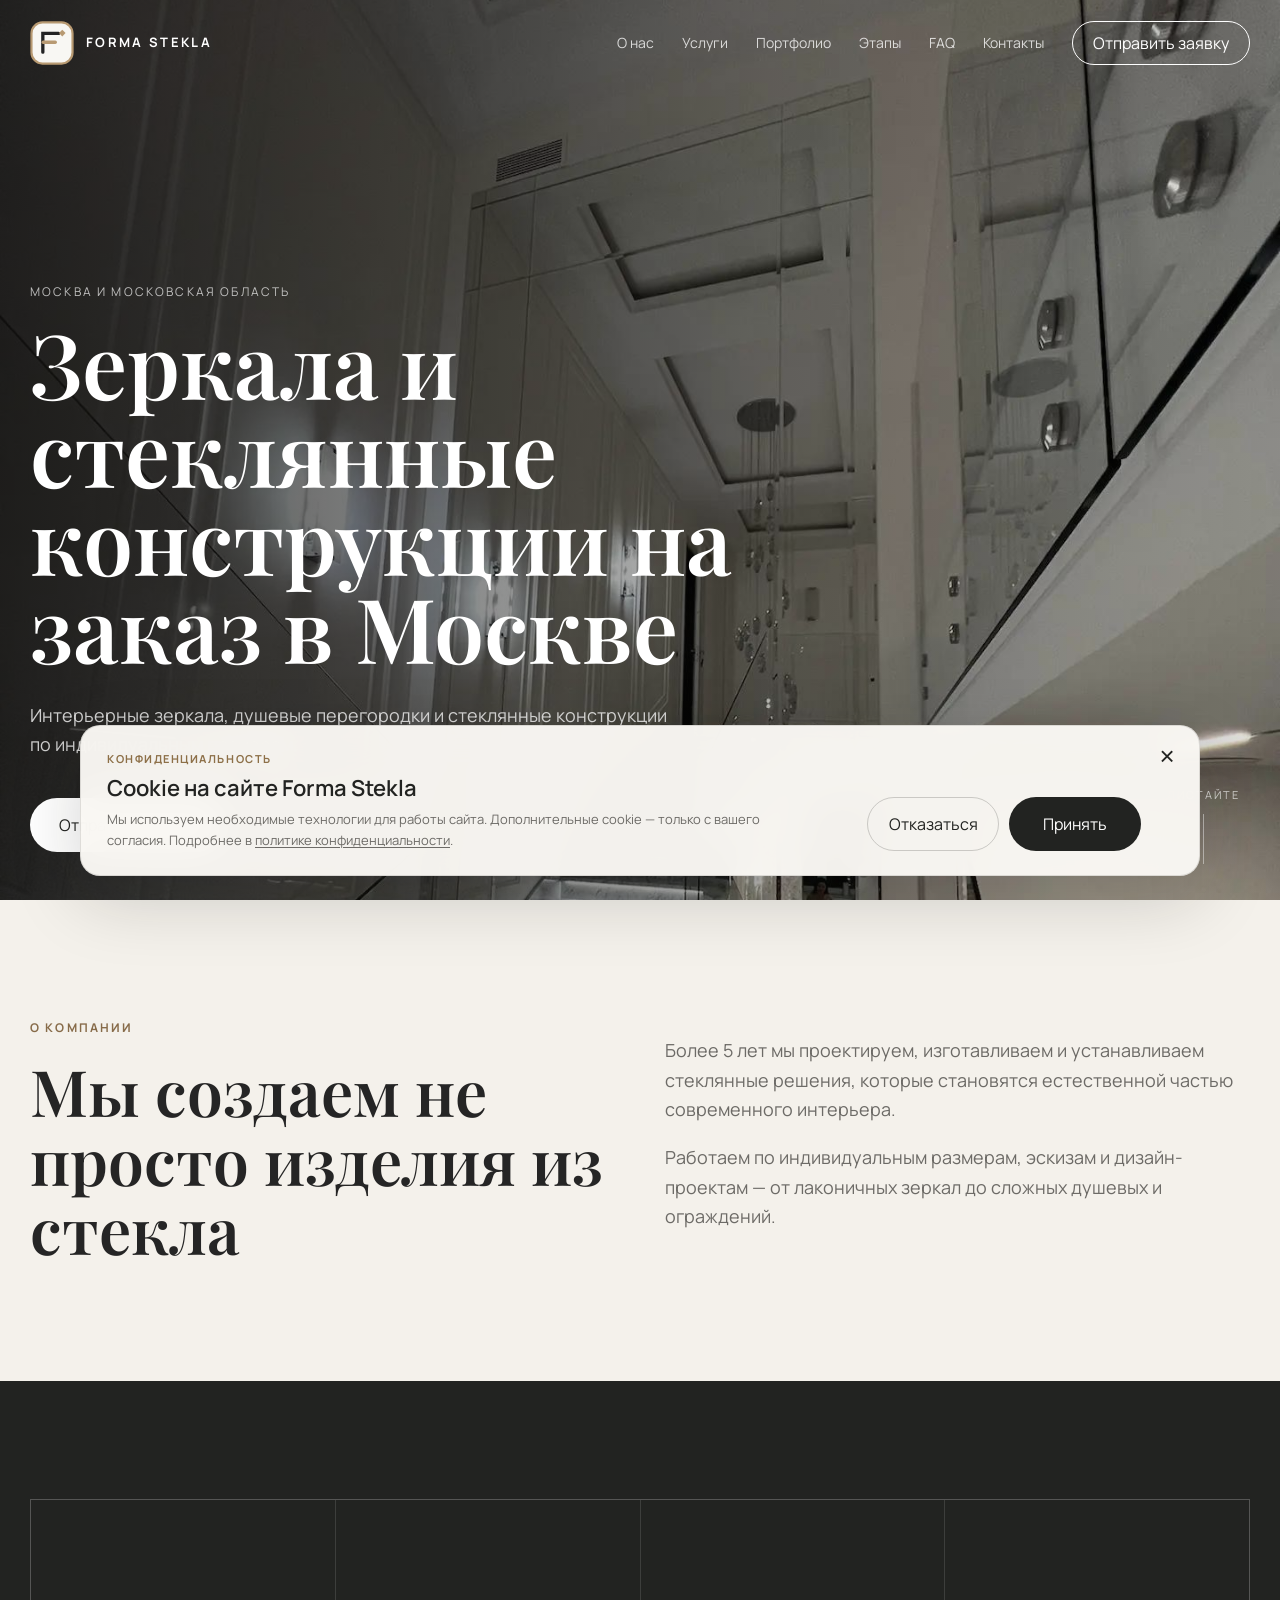
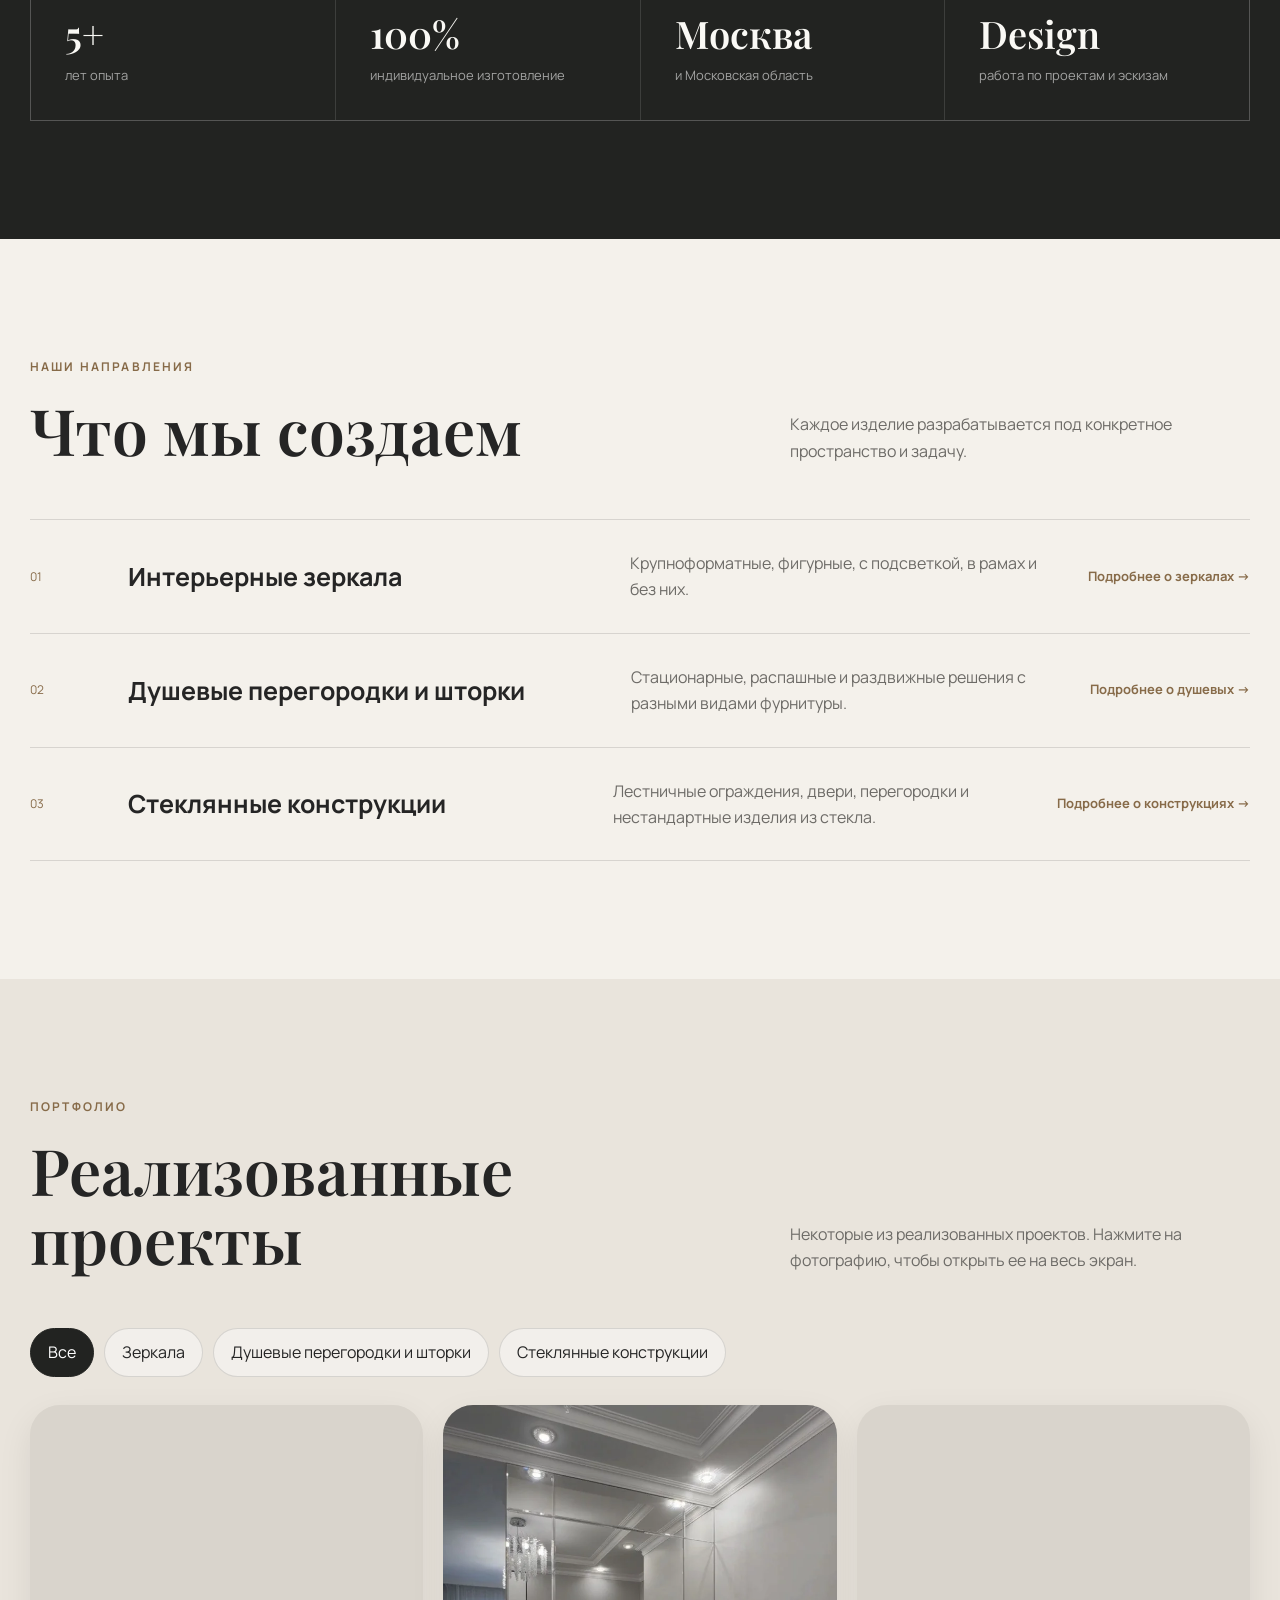
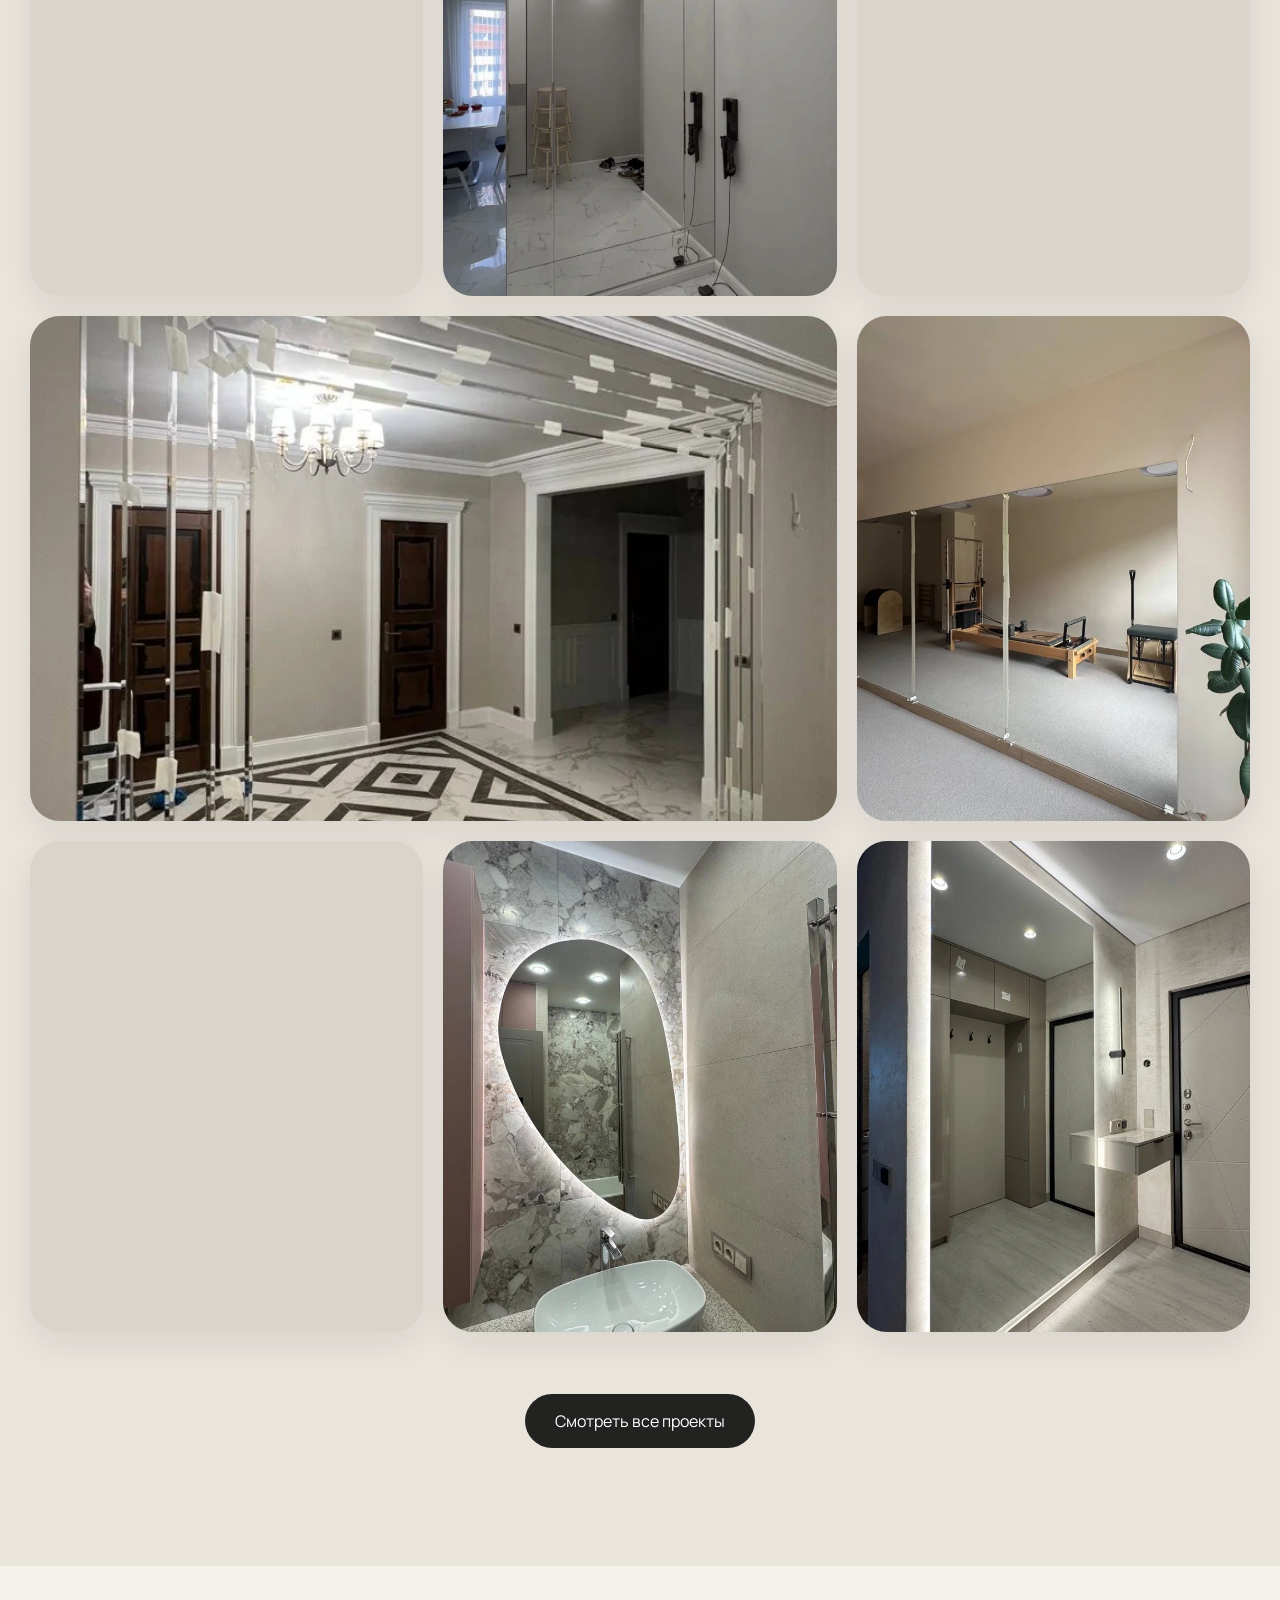
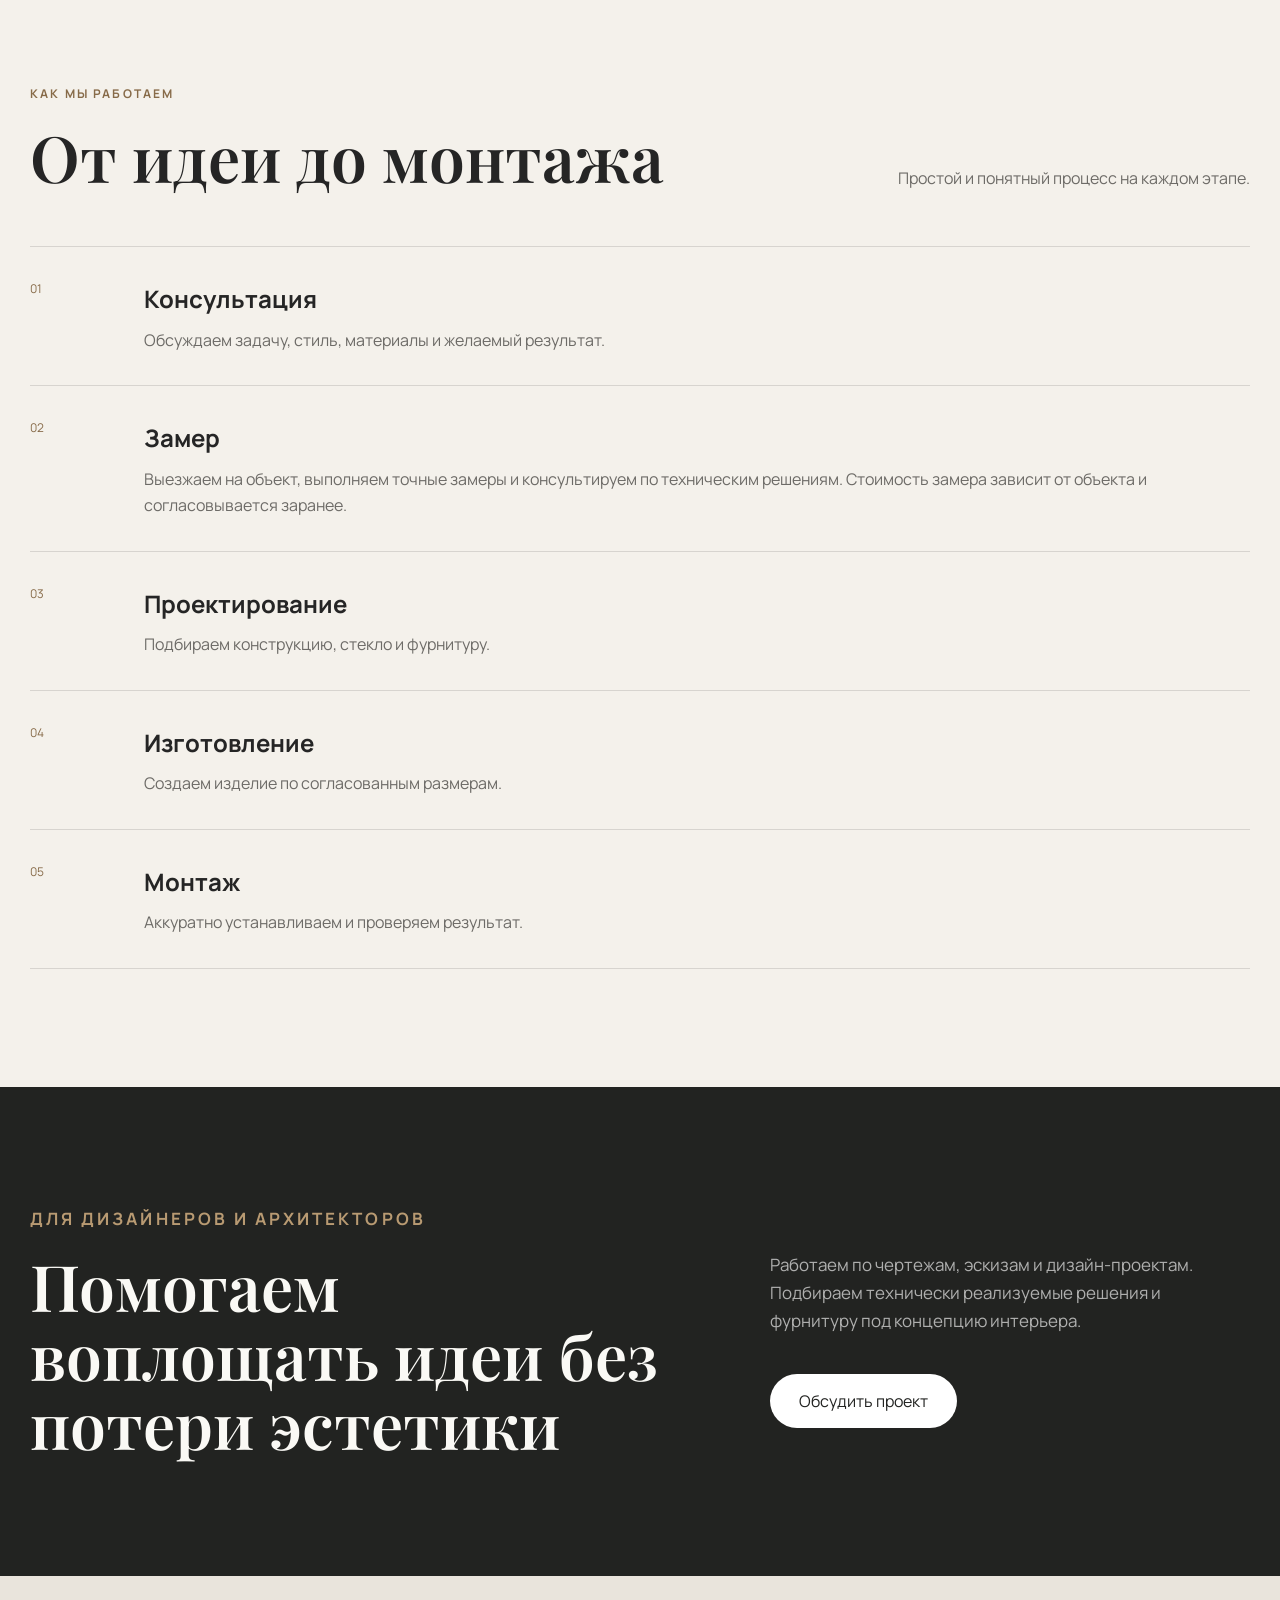
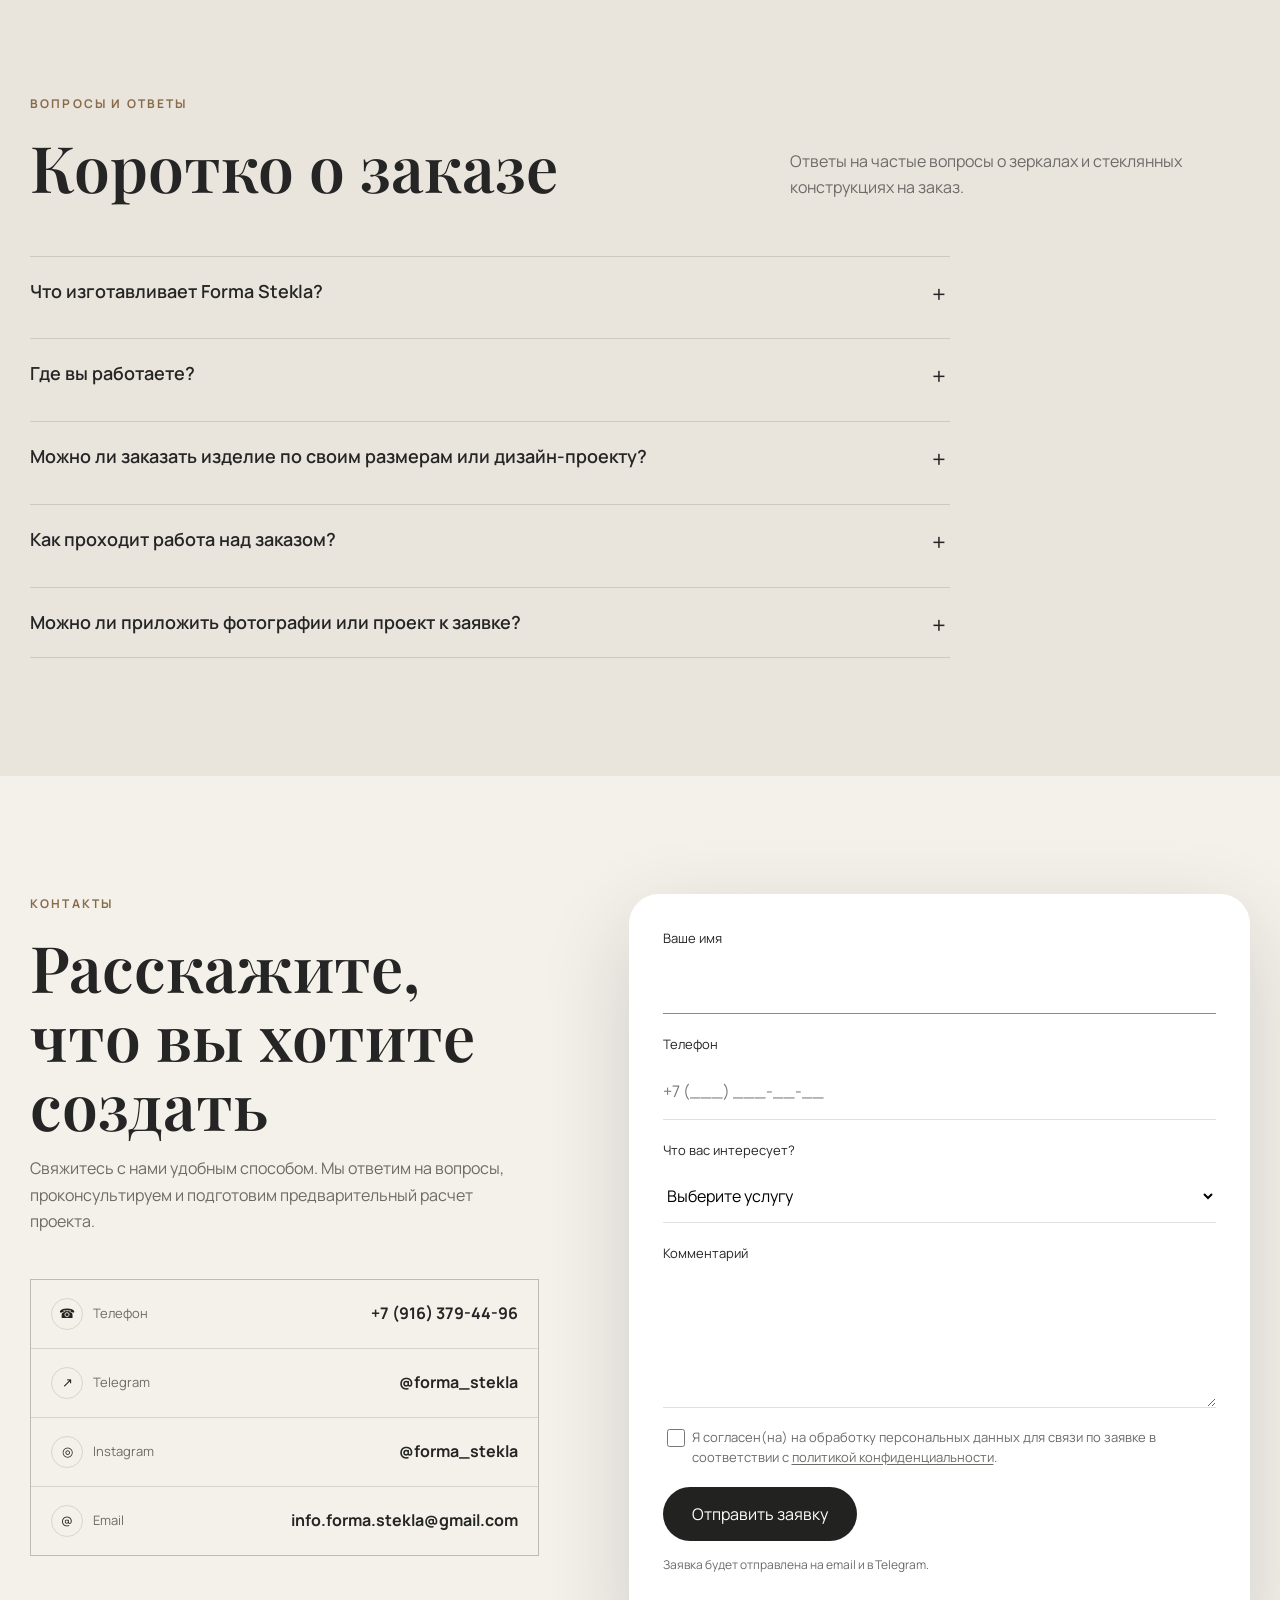
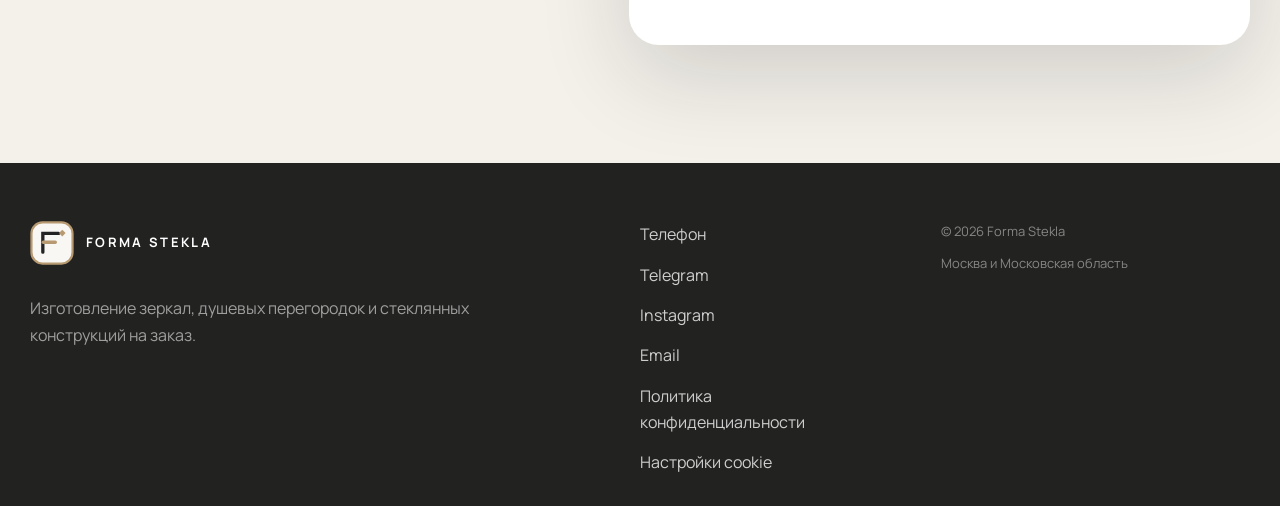
==== commit 24a37bfd: "Add files via upload" ====
--- a/index.html
+++ b/index.html
@@ -325,7 +325,7 @@
 </div>
 </div>
 </section>
-<section class="faq section section-soft" id="faq"><div class="container"><div class="section-heading reveal"><div><p class="eyebrow">Вопросы и ответы</p><h2>Коротко о заказе</h2></div><p>Ответы на частые вопросы о зеркалах и стеклянных конструкциях на заказ.</p></div><div class="faq-list"><details class="faq-item reveal"><summary>Что изготавливает Forma Stekla?</summary><p>Forma Stekla проектирует, изготавливает и устанавливает интерьерные зеркала, душевые перегородки и шторки, стеклянные двери, перегородки, ограждения и нестандартные конструкции по индивидуальным размерам.</p></details><details class="faq-item reveal"><summary>Где вы работаете?</summary><p>Основной регион работы — Москва и Московская область.</p></details><details class="faq-item reveal"><summary>Можно ли заказать изделие по своим размерам или дизайн-проекту?</summary><p>Да. Мы работаем по индивидуальным размерам, эскизам, чертежам и дизайн-проектам, а техническое решение и фурнитуру подбираем под конкретный интерьер и задачу.</p></details><details class="faq-item reveal"><summary>Как проходит работа над заказом?</summary><p>Обычно работа включает консультацию, замер, проектирование, изготовление и монтаж. Стоимость замера зависит от объекта и согласовывается заранее.</p></details><details class="faq-item reveal"><summary>Можно ли приложить фотографии или проект к заявке?</summary><p>Да. В форме заявки можно приложить до трёх файлов: JPG, PNG, WEBP или PDF.</p></details></div></div></section><section class="contacts section" id="contacts">
+<section class="faq section section-soft" id="faq"><div class="container"><div class="section-heading reveal"><div><p class="eyebrow">Вопросы и ответы</p><h2>Коротко о заказе</h2></div><p>Ответы на частые вопросы о зеркалах и стеклянных конструкциях на заказ.</p></div><div class="faq-list"><details class="faq-item reveal"><summary>Что изготавливает Forma Stekla?</summary><p>Forma Stekla проектирует, изготавливает и устанавливает интерьерные зеркала, душевые перегородки и шторки, стеклянные двери, перегородки, ограждения и нестандартные конструкции по индивидуальным размерам.</p></details><details class="faq-item reveal"><summary>Где вы работаете?</summary><p>Основной регион работы — Москва и Московская область.</p></details><details class="faq-item reveal"><summary>Можно ли заказать изделие по своим размерам или дизайн-проекту?</summary><p>Да. Мы работаем по индивидуальным размерам, эскизам, чертежам и дизайн-проектам, а техническое решение и фурнитуру подбираем под конкретный интерьер и задачу.</p></details><details class="faq-item reveal"><summary>Как проходит работа над заказом?</summary><p>Работа включает консультацию, замер, проектирование, изготовление и монтаж. Изготовление обычно занимает 7–10 рабочих дней. Монтаж входит в стоимость изделия. Замер: Москва — 1 500 ₽, Московская область — 2 000 ₽.</p></details><details class="faq-item reveal"><summary>Можно ли приложить фотографии или проект к заявке?</summary><p>Да. В форме заявки можно приложить до трёх файлов: JPG, PNG, WEBP или PDF.</p></details></div></div></section><section class="contacts section" id="contacts">
 <div class="container contacts-grid">
 <div class="reveal">
 <p class="eyebrow">Контакты</p>
